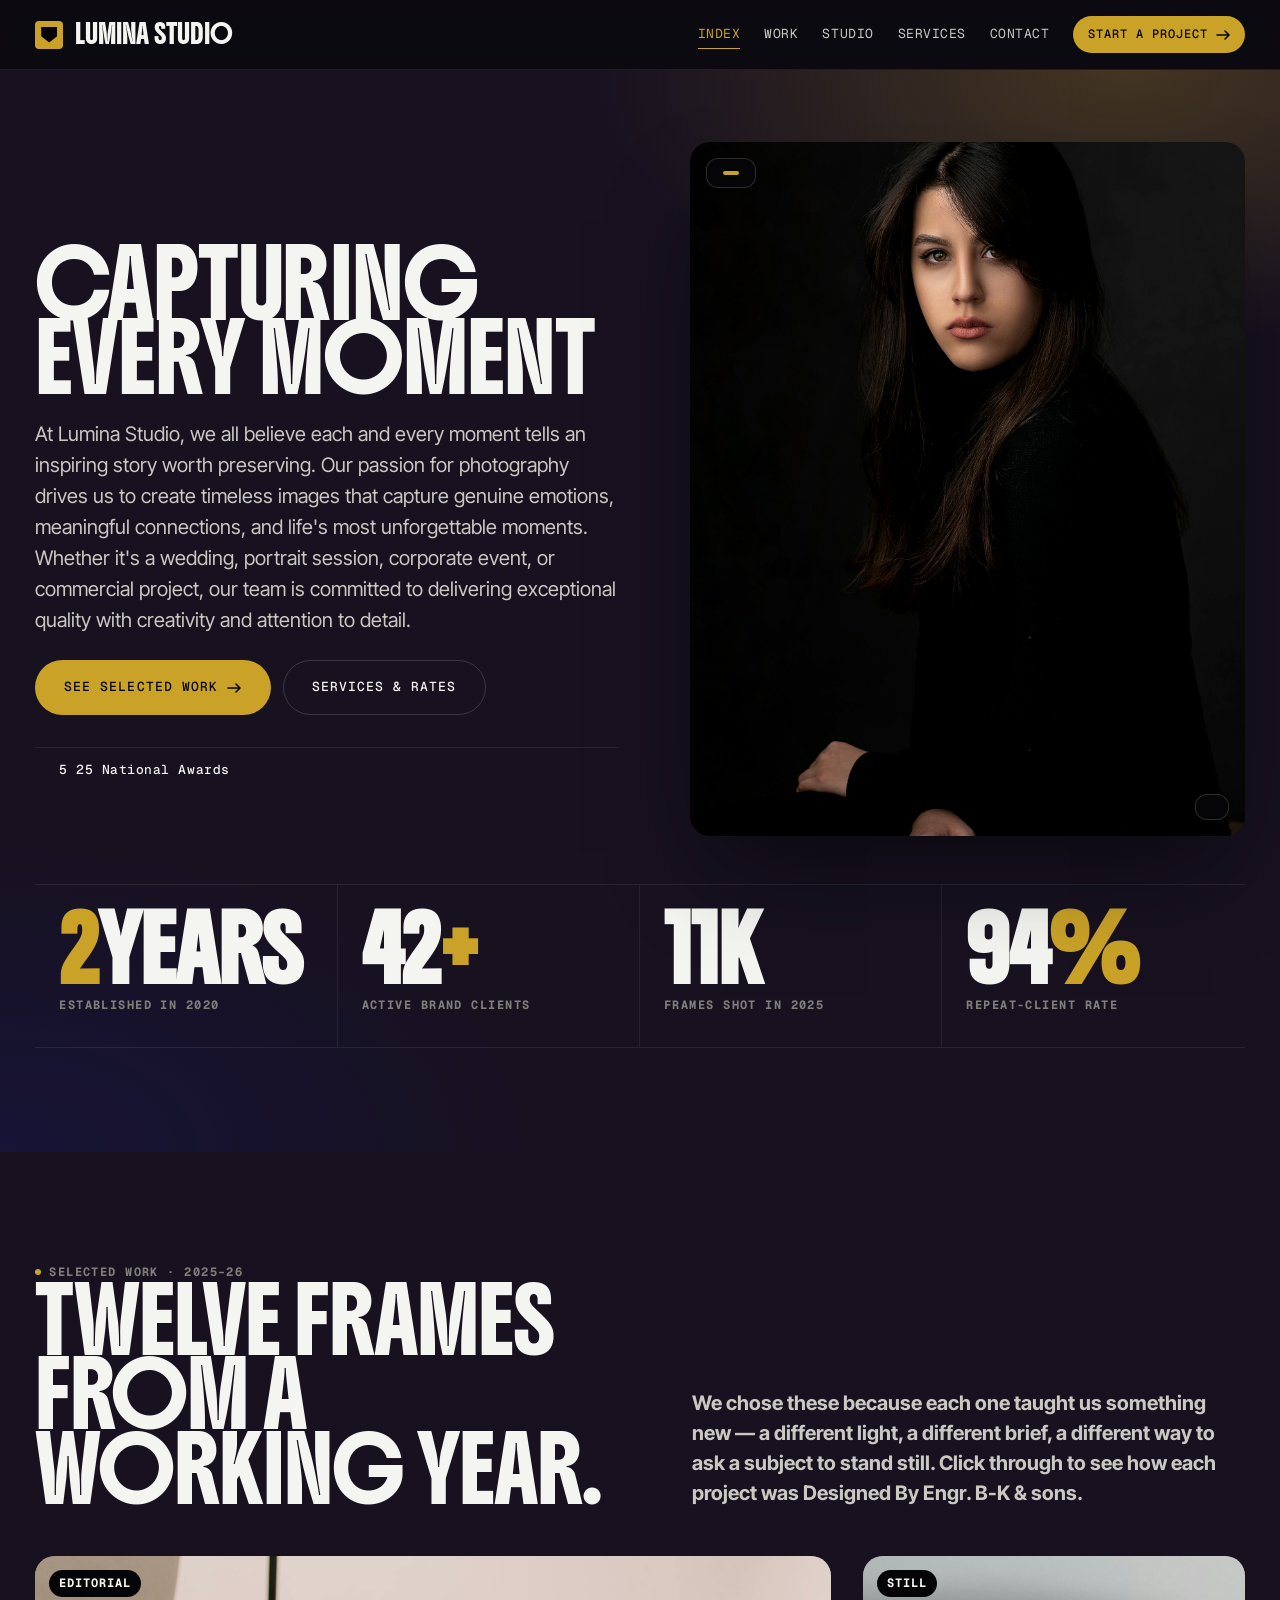
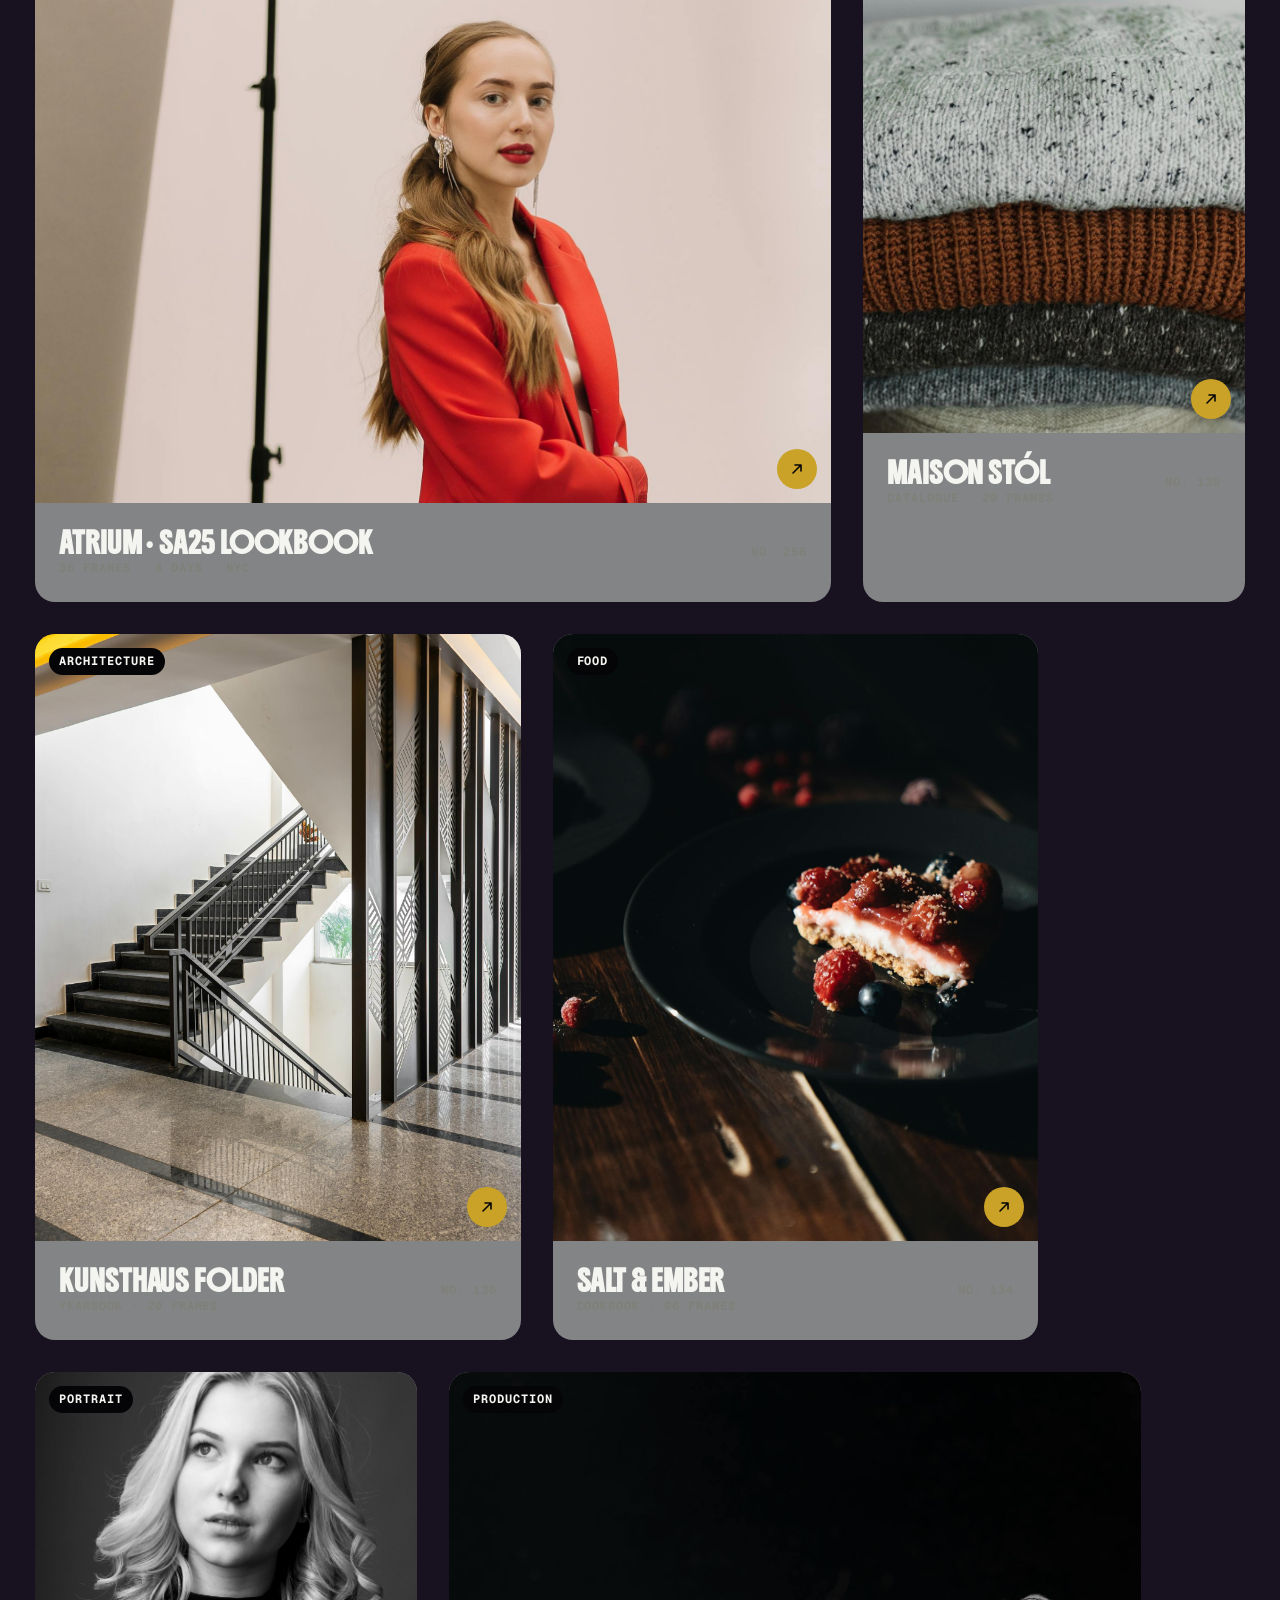
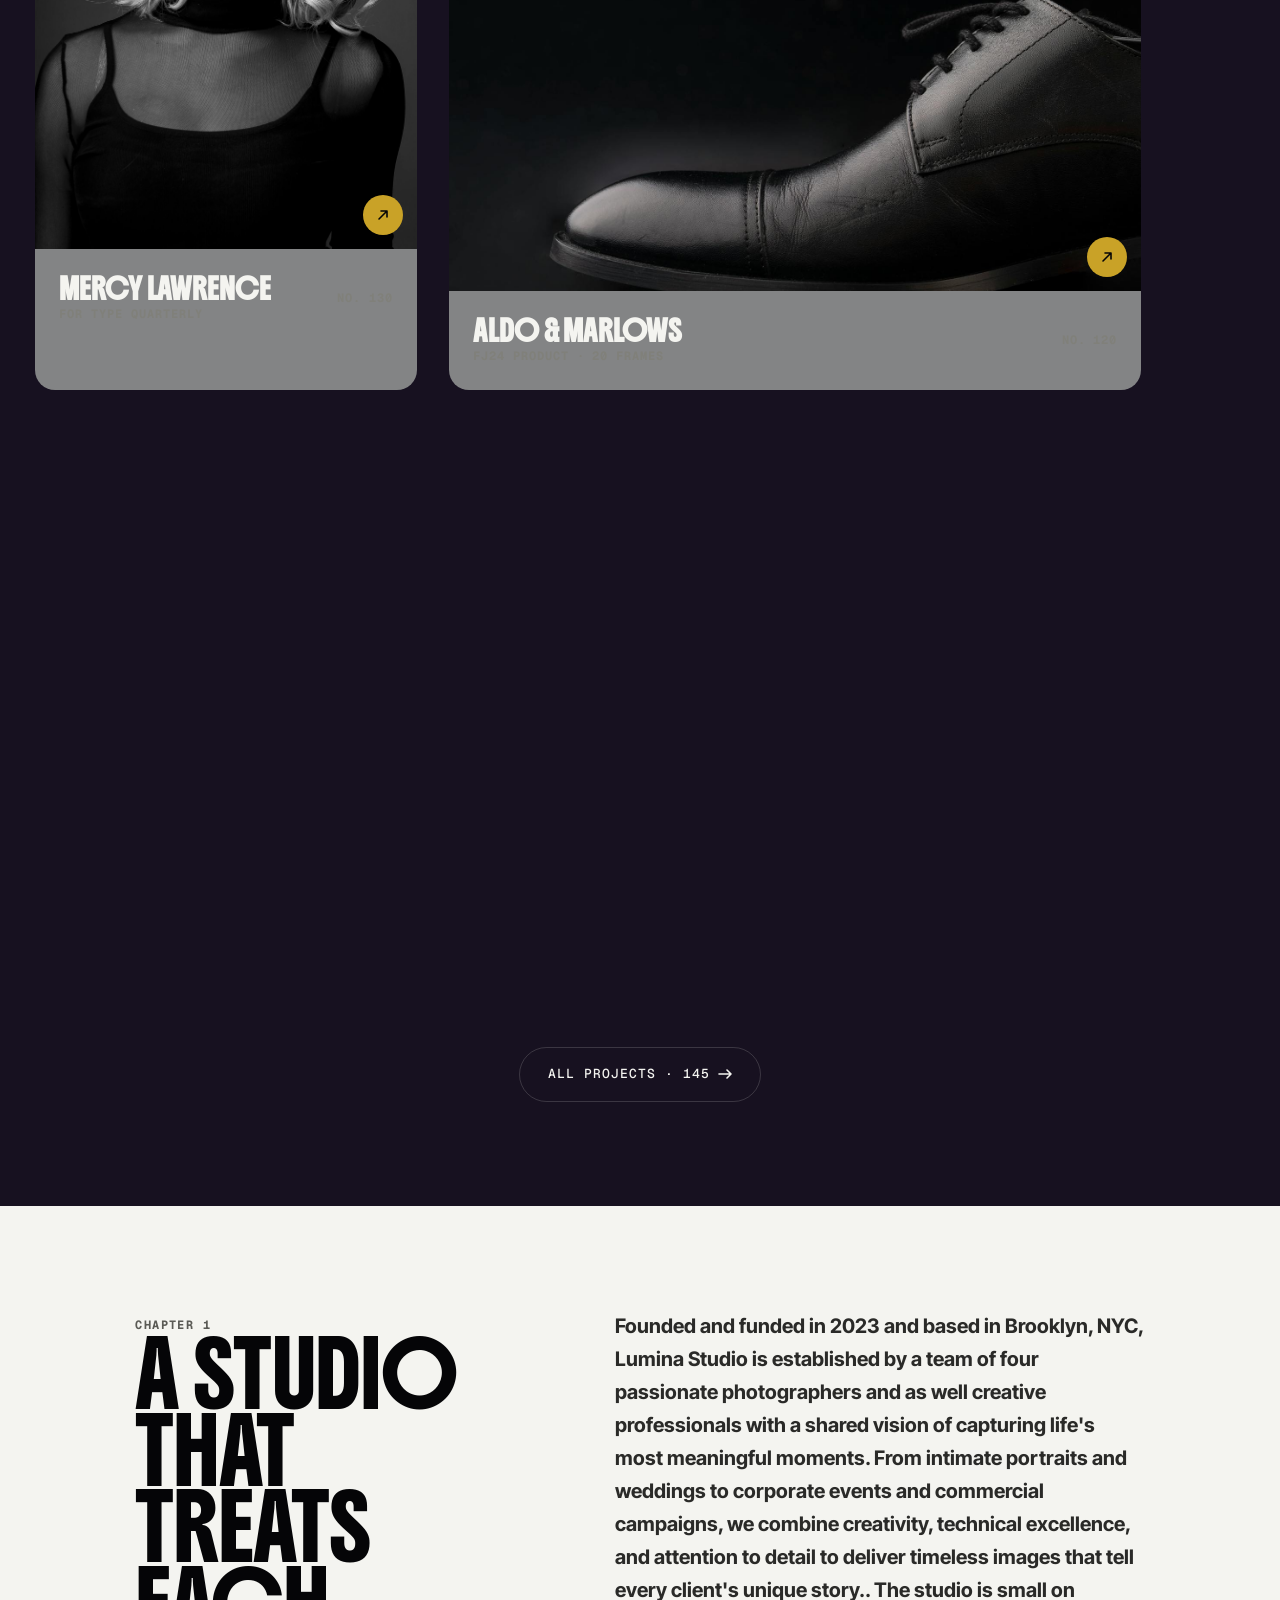
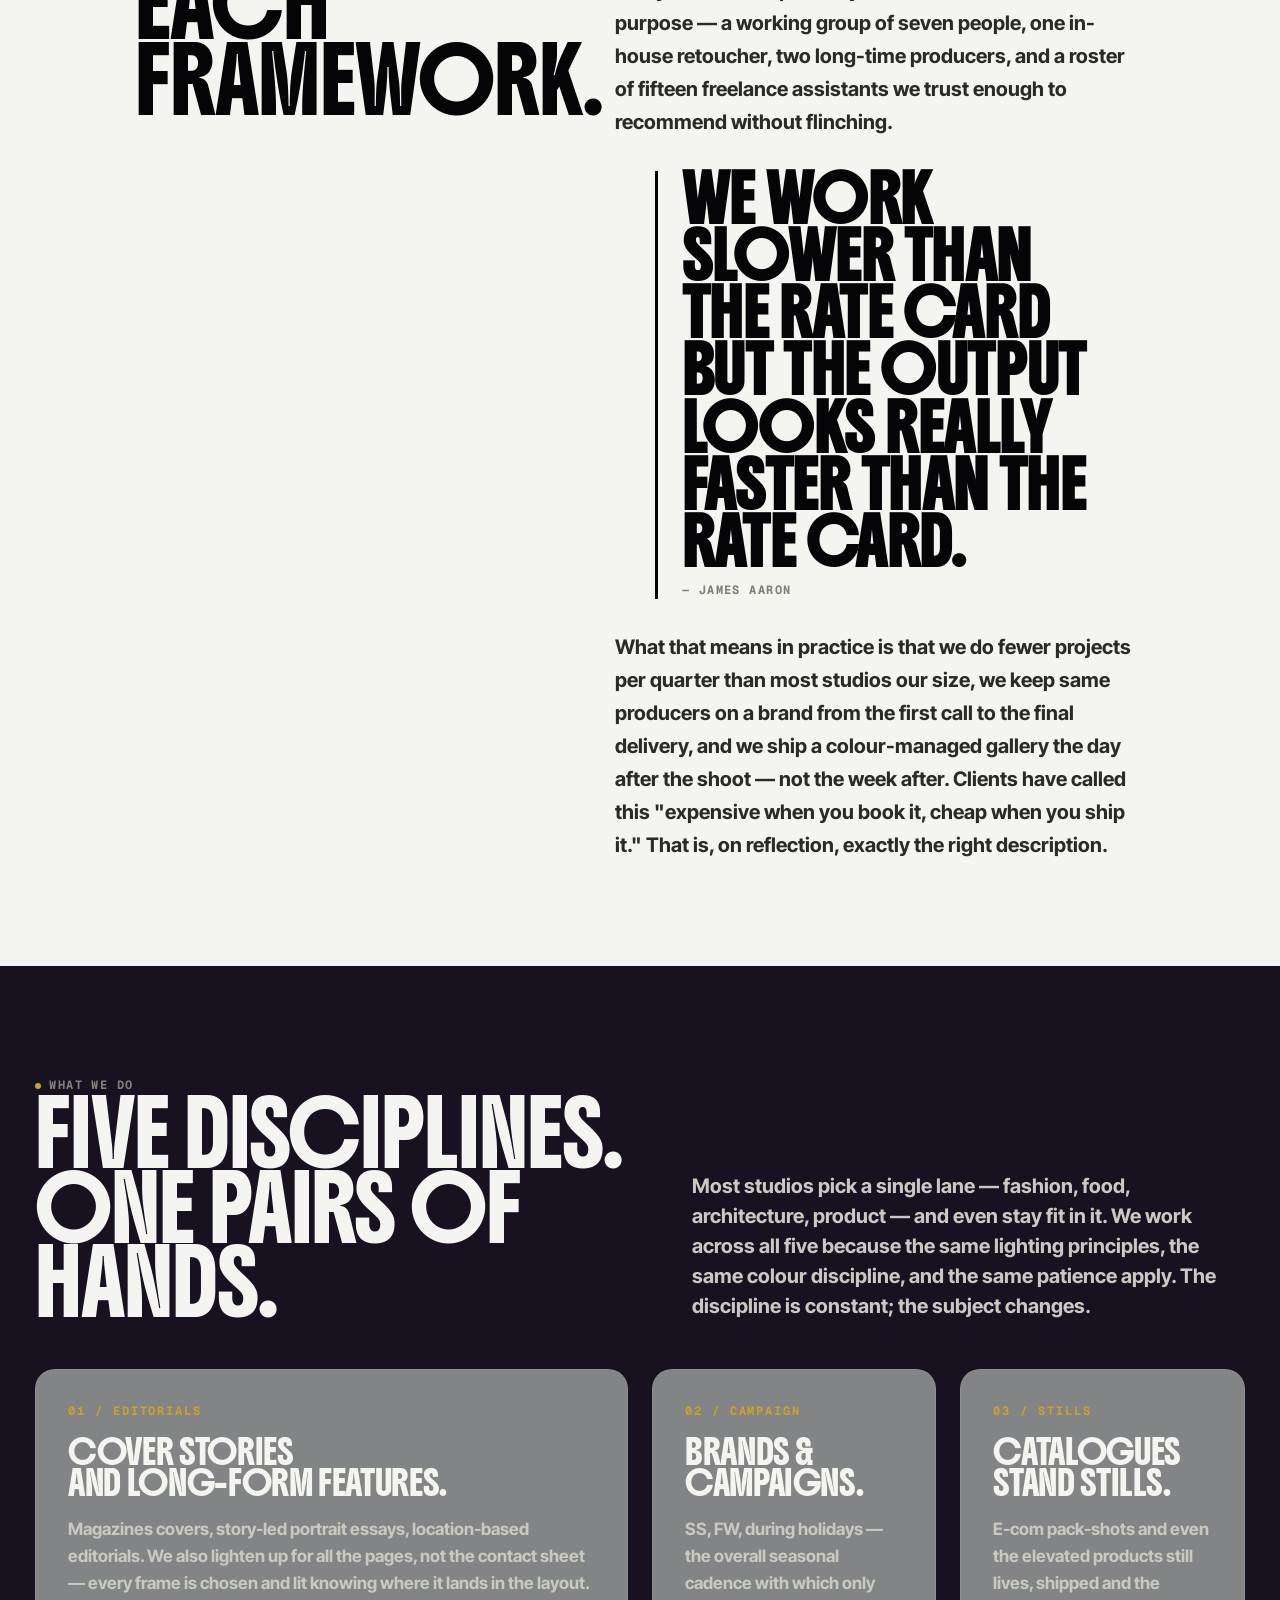
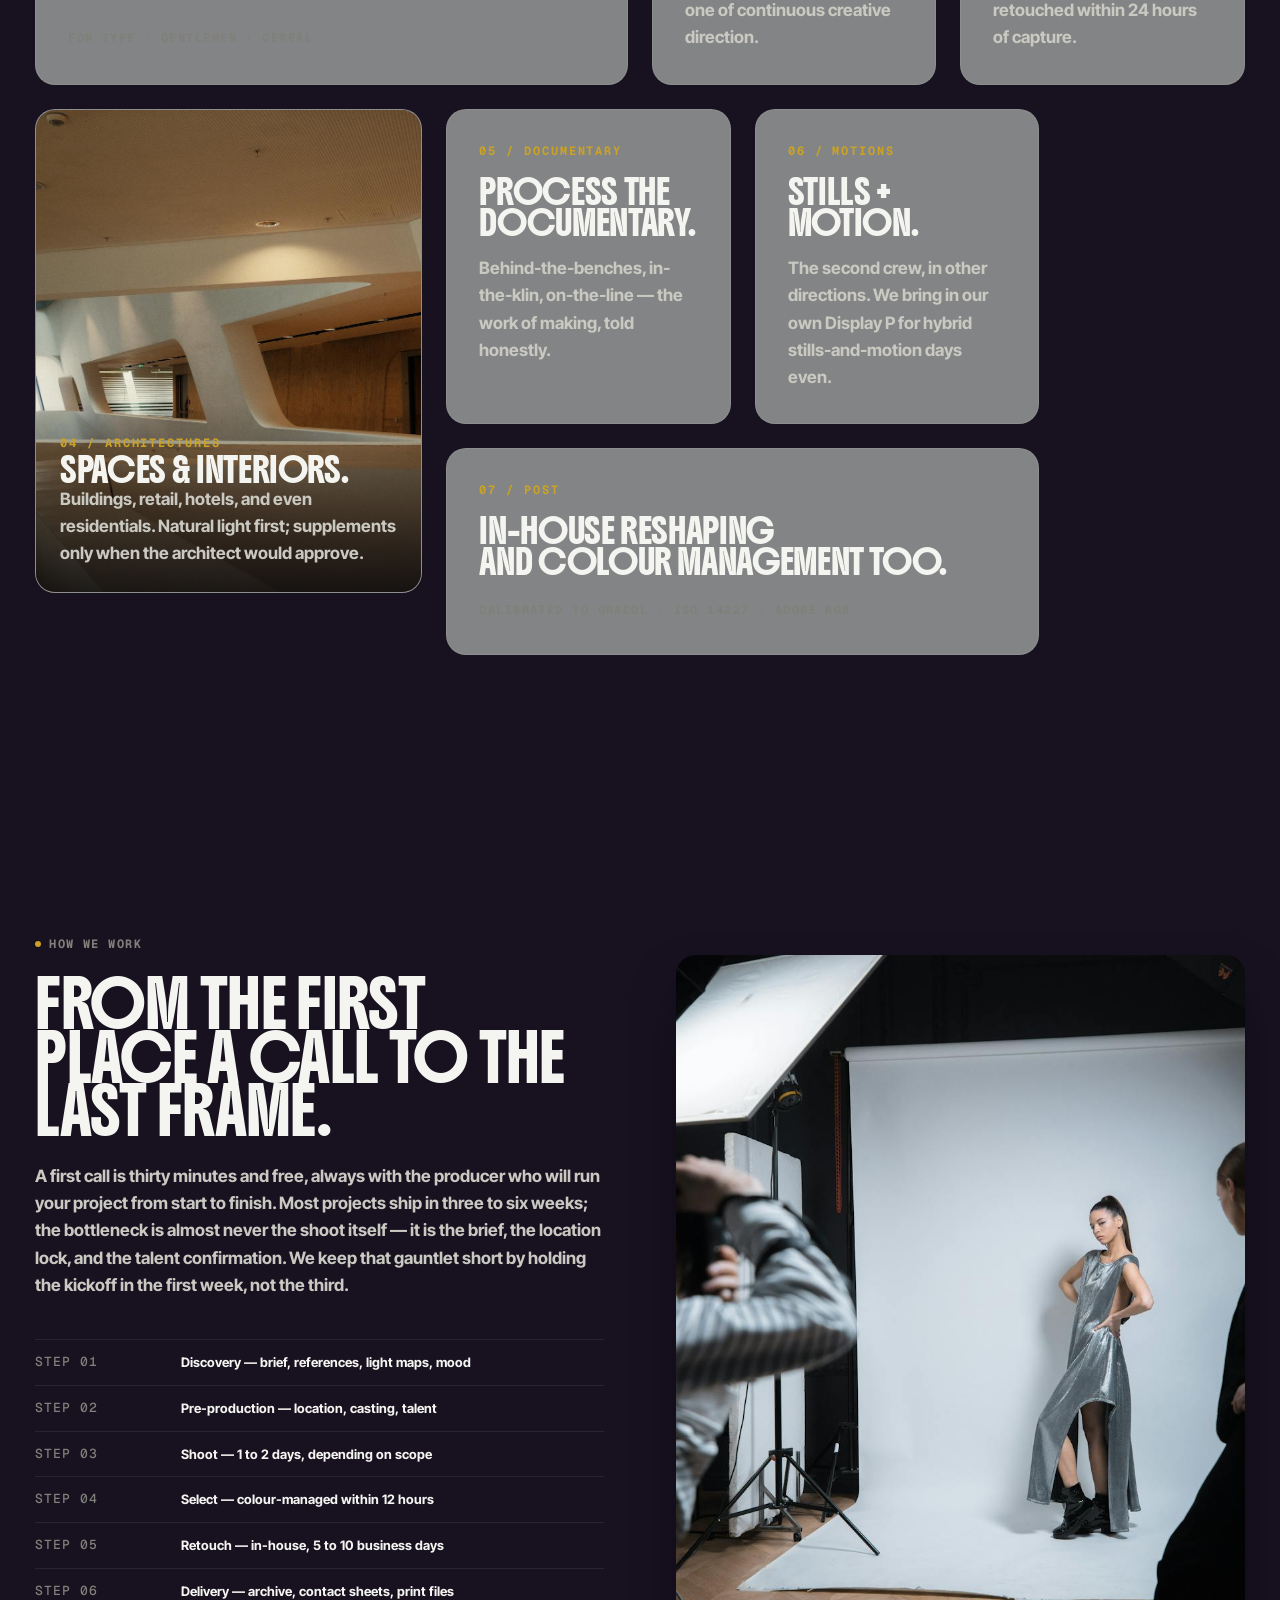
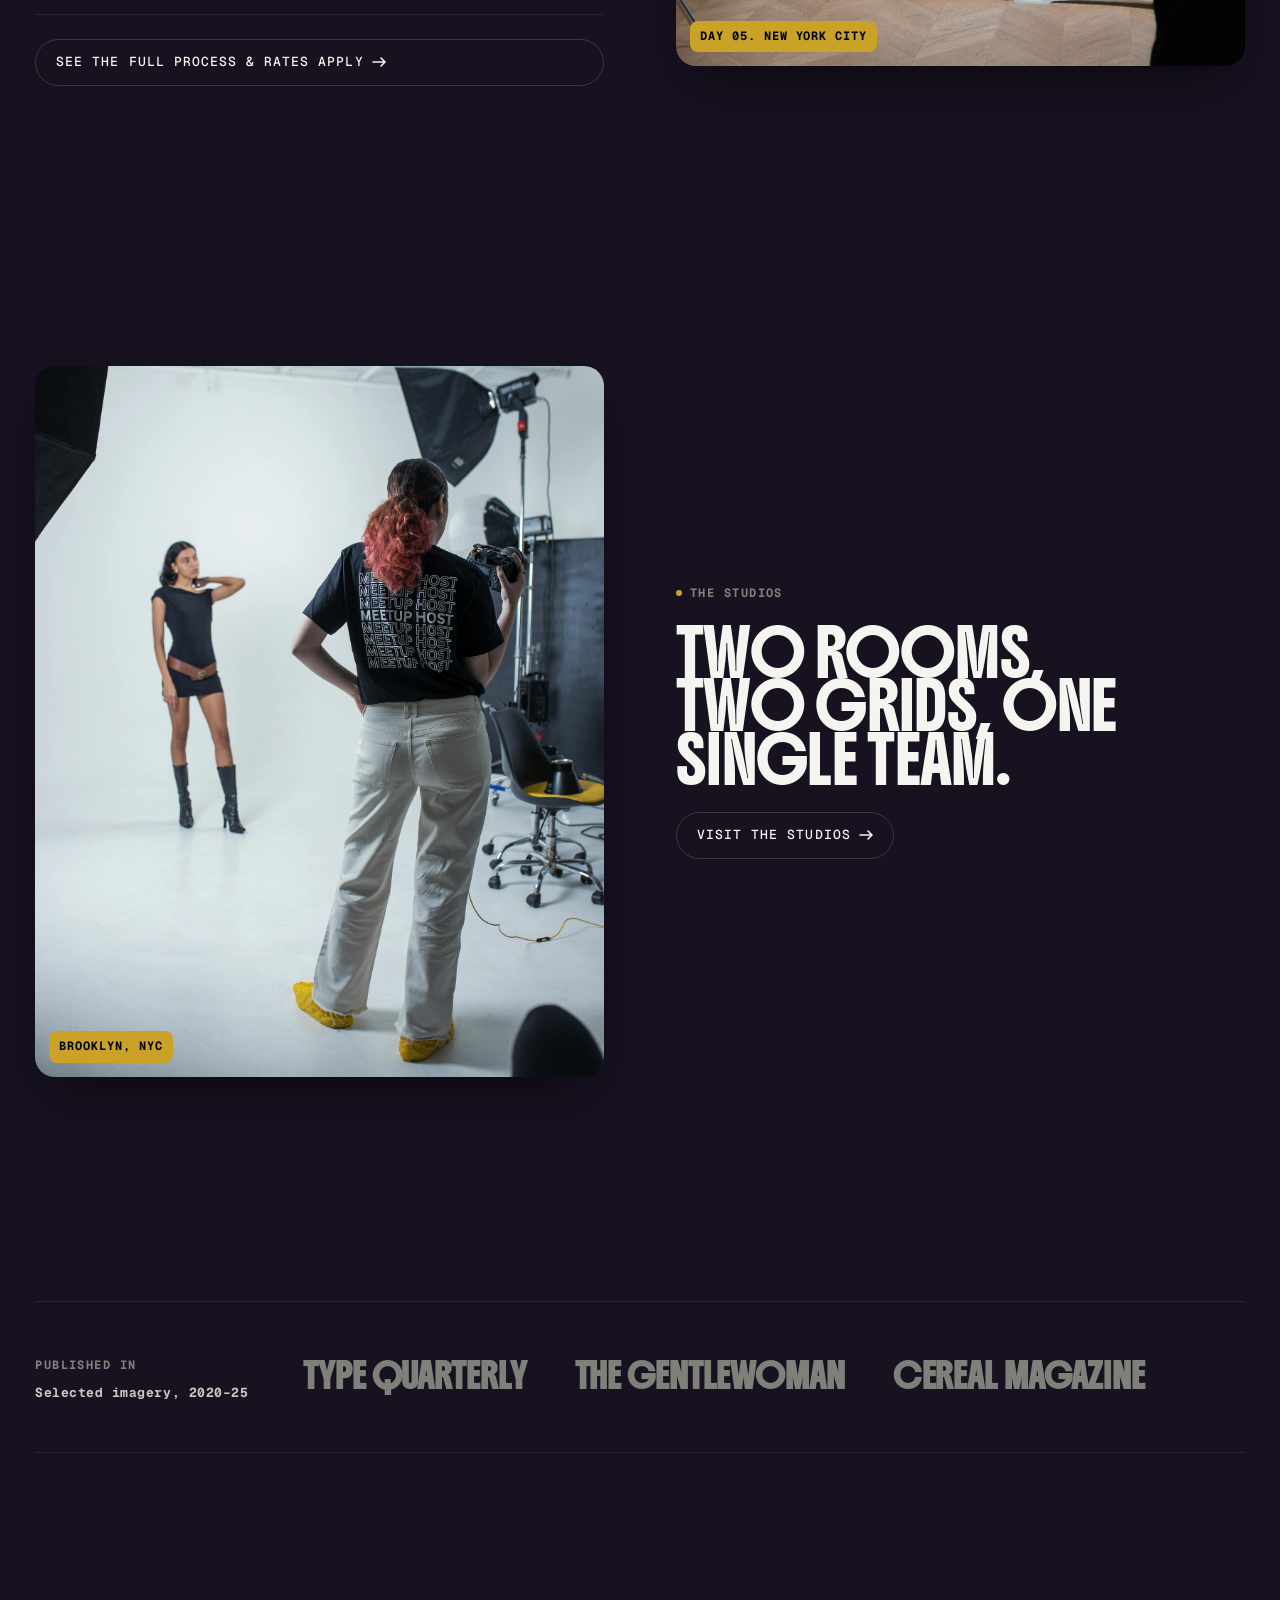
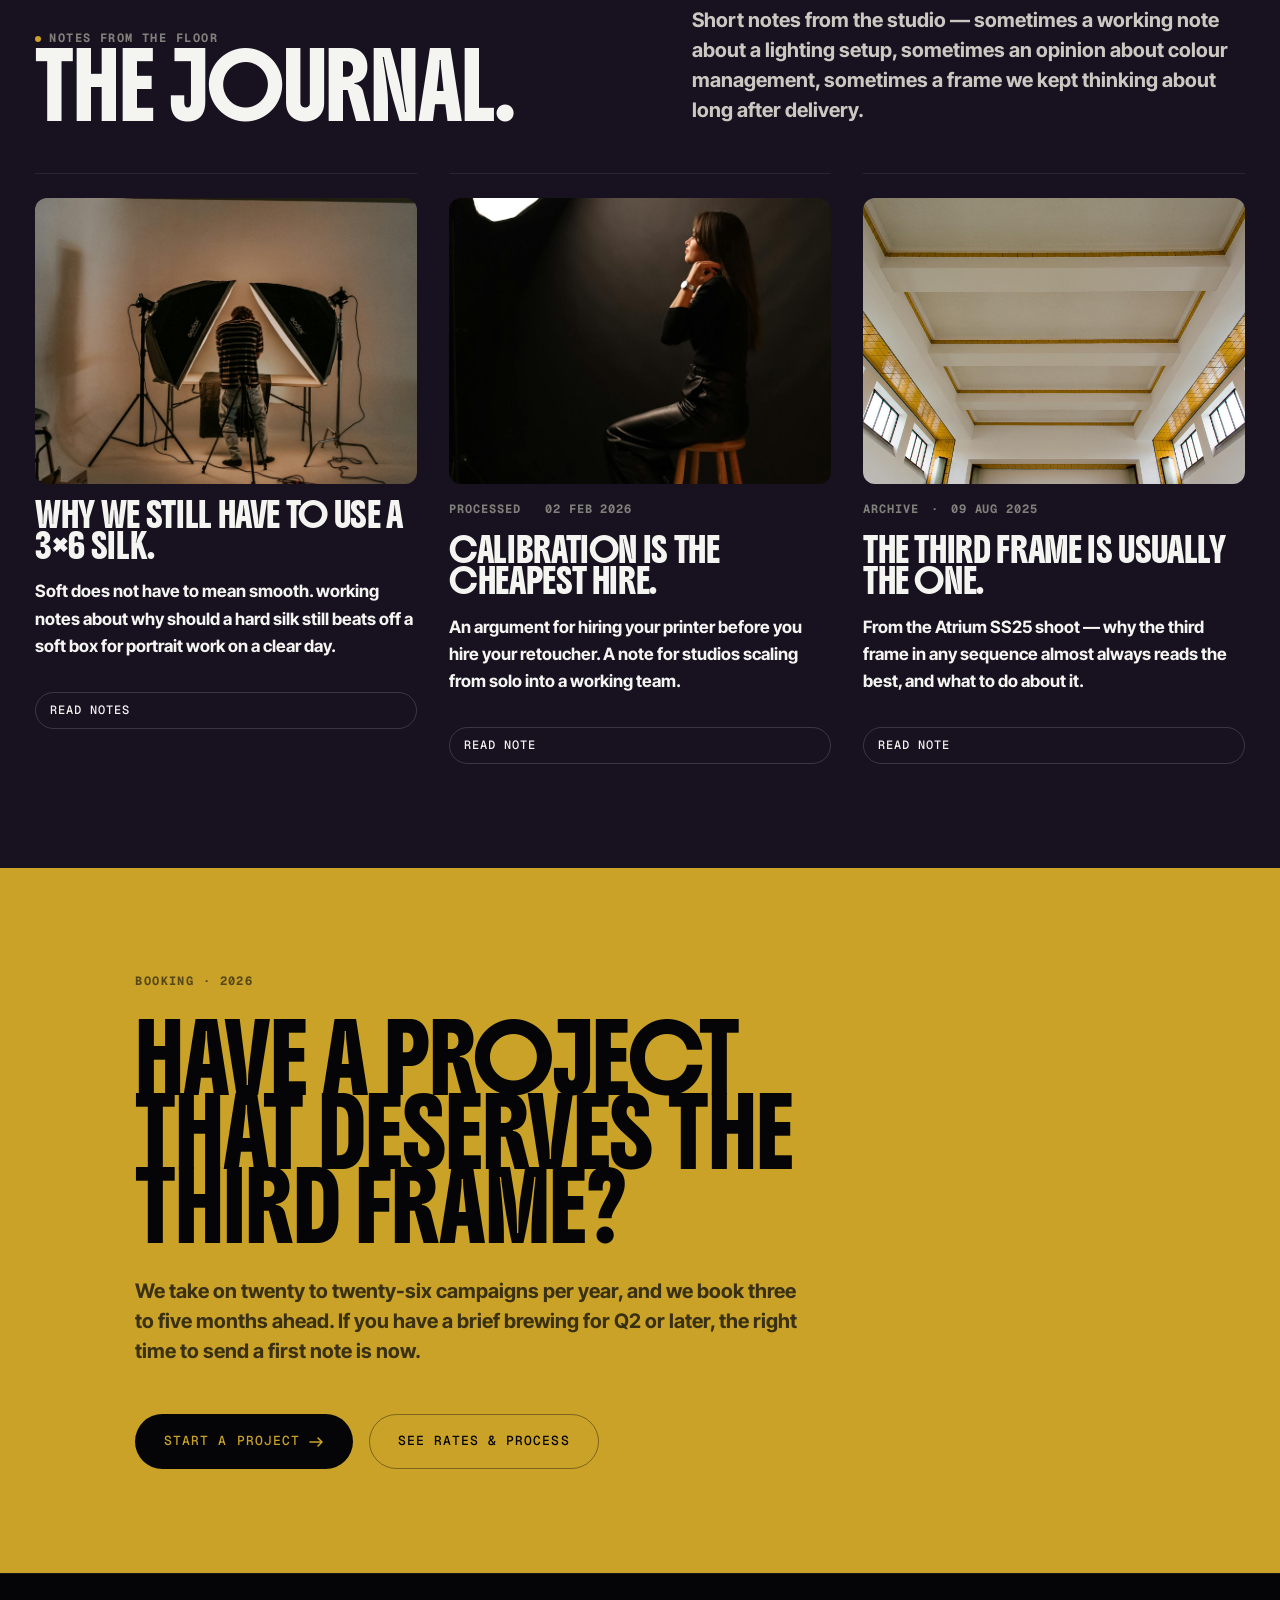
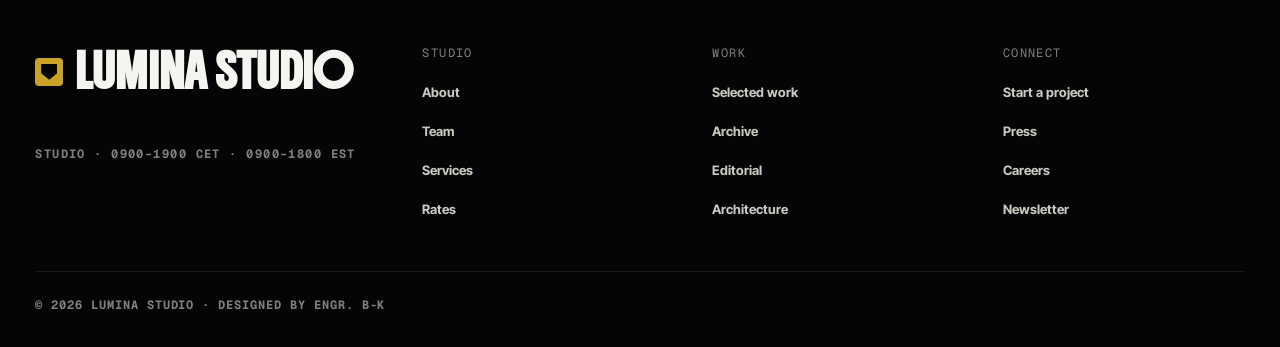
==== index.html @ d0631657 "updated the index" ====
<!doctype html>
<html lang="en">
<head>
  <meta charset="utf-8" />
  <meta name="viewport" content="width=device-width, initial-scale=1" />
  <title>Lumina Studio </title>
  <meta name="description" content="Lumina Studio is a free modern HTML template for commercial photographers, editorial studios, and documentary teams — charcoal ground, electric lime accent, Boldonse display, five fully responsive pages. No framework, no build step." />
  <link rel="preconnect" href="https://fonts.googleapis.com" />
  <link rel="preconnect" href="https://fonts.gstatic.com" crossorigin />
  <link rel="stylesheet" href="https://fonts.googleapis.com/css2?family=Boldonse&family=Inter+Tight:wght@400;500;600;700&family=Geist+Mono:wght@400;500&display=swap" />
  <link rel="stylesheet" href="assets/css/styles.css" />
</head>
<body>
  
  <a class="skip-link" href="#main">Jump to content</a>

  <header class="site-header">
    <div class="container container--wide">
      <nav class="nav" aria-label="Primary">
        <a class="brand" href="index.html"><span class="brand-mark" aria-hidden="true"></span> Lumina Studio</a>
        <div class="nav-links" role="navigation">
          <a href="index.html" aria-current="page">Index</a>
          <a href="work.html">Work</a>
          <a href="studio.html">Studio</a>
          <a href="services.html">Services</a>
          <a href="contact.html">Contact</a>
        </div>
        <div class="nav-cta-row">
          <a href="contact.html" class="btn btn--primary btn--sm">Start a project
            <svg class="arrow" width="14" height="10" viewBox="0 0 14 10" fill="none" aria-hidden="true"><path d="M1 5h12m0 0L9 1m4 4L9 9" stroke="currentColor" stroke-width="1.6" stroke-linecap="round" stroke-linejoin="round"/></svg>
          </a>
          <button class="nav-toggle" aria-label="Open menu" aria-expanded="false" aria-controls="mobile-drawer"><span aria-hidden="true"></span></button>
        </div>
      </nav>
    </div>
  </header>

  <div class="mobile-drawer" id="mobile-drawer" aria-hidden="true">
    <button class="drawer-close" aria-label="Close menu">Close</button>
    <a href="index.html">Index</a>
    <a href="work.html">Work</a>
    <a href="studio.html">Studio</a>
    <a href="services.html">Services</a>
    <a href="contact.html">Contact</a>
  </div>

  <main id="main">

    <!-- Hero -->
    <section class="hero">
      <div class="container container--wide">
        <div class="hero-grid">
          <div class="hero-text">
            <span class="eyebrow"><span class= aria-hidden="true"></span></span>
            <h1 class="hero-headline">
              Capturing Every Moment<br/>
              <span class="lime"></span> 
            </h1>
            <p class="hero-sub">
              At Lumina Studio, we all believe each and every moment tells an inspiring story worth preserving. Our passion for photography drives us to create timeless images that capture genuine emotions, meaningful connections, and life's most unforgettable moments. Whether it's a wedding, portrait session, corporate event, or commercial project, our team is committed to delivering exceptional quality with creativity and attention to detail.
            </p>
            <div class="hero-cta-row">
              <a class="btn btn--primary btn--lg" href="work.html">See selected work
                <svg class="arrow" width="16" height="10" viewBox="0 0 14 10" fill="none" aria-hidden="true"><path d="M1 5h12m0 0L9 1m4 4L9 9" stroke="currentColor" stroke-width="1.6" stroke-linecap="round" stroke-linejoin="round"/></svg>
              </a>
              <a class="btn btn--ghost btn--lg" href="services.html">Services &amp; rates</a>
            </div>
            <div class="hero-meta">
              <span><strong></span>
              <span aria-hidden="true"></span>
              <span><strong></span>
              <span aria-hidden="true"></span>
              <span><strong>5</strong> 25 National Awards</span>
            </div>
          </div>
          <div class="hero-media reveal">
            <img src="assets/img/hero-portrait.jpg" alt="A studio portrait lit in warm tungsten — a young woman in profile against a deep charcoal seamless, soft fall-off on her shoulder, signature Lumina Studio lighting." />
            <div class="floating-tag ft-top">
              <span class="pill"></span>
              
            </div>
            <div class="floating-tag ft-bottom">
              
            </div>
          </div>
        </div>

        <!-- Stat strip -->
        <div class="stat-strip">
          <div class="stat-cell">
            <div class="stat-num"><span class="lime">2</span>years</div>
            <div class="stat-label">Established in 2020</div>
          </div>
          <div class="stat-cell">
            <div class="stat-num">42<span class="lime">+</span></div>
            <div class="stat-label">Active brand clients</div>
          </div>
          <div class="stat-cell">
            <div class="stat-num">11K</div>
            <div class="stat-label">Frames shot in 2025</div>
          </div>
          <div class="stat-cell">
            <div class="stat-num">94<span class="lime">%</span></div>
            <div class="stat-label">Repeat-client rate</div>
          </div>
        </div>
      </div>
    </section>

    <!-- Selected work -->
    <section>
      <div class="container container--wide">
        <div class="section-head">
          <div>
            <span class="eyebrow"><span class="dot" aria-hidden="true"></span>Selected work · 2025–26</span>
            <h2>Twelve frames<br/>from a working year.</h2>
          </div>
          <p class="lede">
            We chose these because each one taught us something new — a different light, a different brief, a different way to ask a subject to stand still. Click through to see how each project was Designed By Engr. B-K & sons.
          </p>
        </div>

        <div class="work-grid">
          <a class="work-item work-item--xl reveal" href="work.html">
            <div class="wm">
              <img src="assets/img/work-atrium.jpg" alt="A model in profile wearing a layered linen coat, shot against a chalky stone wall in raking afternoon light." />
              <span class="wm-pill">Editorial</span>
              <span class="wm-arrow" aria-hidden="true">
                <svg width="14" height="14" viewBox="0 0 14 14" fill="none"><path d="M3 11L11 3M11 3H5M11 3V9" stroke="currentColor" stroke-width="1.6" stroke-linecap="round"/></svg>
              </span>
            </div>
            <div class="work-meta">
              <div>
                <div class="wm-title">Atrium · SA25 Lookbook</div>
                <div class="wm-cap">36 frames · 4 days · NYC</div>
              </div>
              <div class="wm-cap">No. 256</div>
            </div>
          </a>

          <a class="work-item work-item--sm reveal" href="work.html">
            <div class="wm">
              <img src="assets/img/work-still-1.jpg" alt="A still life of a brushed-steel chair and a folded silk scarf on a concrete floor, shot top-down in flat overhead light." />
              <span class="wm-pill">Still</span>
              <span class="wm-arrow" aria-hidden="true">
                <svg width="14" height="14" viewBox="0 0 14 14" fill="none"><path d="M3 11L11 3M11 3H5M11 3V9" stroke="currentColor" stroke-width="1.6" stroke-linecap="round"/></svg>
              </span>
            </div>
            <div class="work-meta">
              <div>
                <div class="wm-title">Maison Stól</div>
                <div class="wm-cap">Catalogue · 20 frames</div>
              </div>
              <div class="wm-cap">No. 139</div>
            </div>
          </a>

          <a class="work-item work-item--md reveal" href="work.html">
            <div class="wm">
              <img src="assets/img/work-arch.jpg" alt="Sweeping stair of a brutalist concrete museum lit by a single high window, a figure ascending the second flight." />
              <span class="wm-pill">Architecture</span>
              <span class="wm-arrow" aria-hidden="true">
                <svg width="14" height="14" viewBox="0 0 14 14" fill="none"><path d="M3 11L11 3M11 3H5M11 3V9" stroke="currentColor" stroke-width="1.6" stroke-linecap="round"/></svg>
              </span>
            </div>
            <div class="work-meta">
              <div>
                <div class="wm-title">Kunsthaus Folder</div>
                <div class="wm-cap">Yearbook · 20 frames</div>
              </div>
              <div class="wm-cap">No. 136</div>
            </div>
          </a>

          <a class="work-item work-item--md reveal" href="work.html">
            <div class="wm">
              <img src="assets/img/work-food.jpg" alt="A bowl of saffron risotto on a rough ceramic plate, shot from above with a long shadow, deep umber palette." />
              <span class="wm-pill">Food</span>
              <span class="wm-arrow" aria-hidden="true">
                <svg width="14" height="14" viewBox="0 0 14 14" fill="none"><path d="M3 11L11 3M11 3H5M11 3V9" stroke="currentColor" stroke-width="1.6" stroke-linecap="round"/></svg>
              </span>
            </div>
            <div class="work-meta">
              <div>
                <div class="wm-title">Salt &amp; Ember</div>
                <div class="wm-cap">Cookbook · 96 frames</div>
              </div>
              <div class="wm-cap">No. 134</div>
            </div>
          </a>

          <a class="work-item work-item--sm reveal" href="work.html">
            <div class="wm">
              <img src="assets/img/work-portrait-1.jpg" alt="A close portrait of an older painter in his studio, hair lit by a single window, paint flecks on his hands." />
              <span class="wm-pill">Portrait</span>
              <span class="wm-arrow" aria-hidden="true">
                <svg width="14" height="14" viewBox="0 0 14 14" fill="none"><path d="M3 11L11 3M11 3H5M11 3V9" stroke="currentColor" stroke-width="1.6" stroke-linecap="round"/></svg>
              </span>
            </div>
            <div class="work-meta">
              <div>
                <div class="wm-title">Mercy Lawrence</div>
                <div class="wm-cap">For TYPE quarterly</div>
              </div>
              <div class="wm-cap">No. 130</div>
            </div>
          </a>

          <a class="work-item work-item--lg reveal" href="work.html">
            <div class="wm">
              <img src="assets/img/work-product.jpg" alt="A pair of leather oxfords on a marble plinth, lit by a single hard light to throw a sharp shadow against a charcoal backdrop." />
              <span class="wm-pill">Production</span>
              <span class="wm-arrow" aria-hidden="true">
                <svg width="14" height="14" viewBox="0 0 14 14" fill="none"><path d="M3 11L11 3M11 3H5M11 3V9" stroke="currentColor" stroke-width="1.6" stroke-linecap="round"/></svg>
              </span>
            </div>
            <div class="work-meta">
              <div>
                <div class="wm-title">Aldo &amp; Marlows</div>
                <div class="wm-cap">FJ24 product · 20 frames</div>
              </div>
              <div class="wm-cap">No. 120</div>
            </div>
          </a>

          <a class="work-item work-item--sm reveal" href="work.html">
            <div class="wm">
              <img src="assets/img/work-still-2.jpg" alt="A close still of folded merino sweaters in cream, ochre, and stone — a precise stack shot under flat soft light." />
              <span class="wm-pill">Still</span>
              <span class="wm-arrow" aria-hidden="true">
                <svg width="14" height="14" viewBox="0 0 14 14" fill="none"><path d="M3 11L11 3M11 3H5M11 3V9" stroke="currentColor" stroke-width="1.6" stroke-linecap="round"/></svg>
              </span>
            </div>
            <div class="work-meta">
              <div>
                <div class="wm-title">Form House</div>
                <div class="wm-cap">Knitwear · 255 frames</div>
              </div>
              <div class="wm-cap">No. 120</div>
            </div>
          </a>
        </div>

        <div class="center-row" style="margin-top: var(--space-7); justify-content: center;">
          <a class="btn btn--ghost btn--lg" href="work.html">All projects · 145
            <svg class="arrow" width="14" height="10" viewBox="0 0 14 10" fill="none" aria-hidden="true"><path d="M1 5h12m0 0L9 1m4 4L9 9" stroke="currentColor" stroke-width="1.6" stroke-linecap="round" stroke-linejoin="round"/></svg>
          </a>
        </div>
      </div>
    </section>

    <!-- Chapter / studio quote (reverse tile section) -->
    <section class="chapter tile-section">
      <div class="container container--narrow">
        <div class="chapter-grid">
          <div>
            <span class="label">Chapter 1</span>
            <h2>A studio that<br/>treats each<br/>framework.</h2>
          </div>
          <div class="chapter-body">
            <p>
              Founded and funded in 2023 and based in Brooklyn, NYC, Lumina Studio is established by a team of four passionate photographers and as well creative professionals with a shared vision of capturing life's most meaningful moments. From intimate portraits and weddings to corporate events and commercial campaigns, we combine creativity, technical excellence, and attention to detail to deliver timeless images that tell every client's unique story.. The studio is small on purpose — a working group of seven people, one in-house retoucher, two long-time producers, and a roster of fifteen freelance assistants we trust enough to recommend without flinching.
            </p>
            <blockquote class="pull-quote">
              We work slower than the rate card but the output looks really faster than the rate card.
              <cite>— James Aaron</cite>
            </blockquote>
            <p>
              What that means in practice is that we do fewer projects per quarter than most studios our size, we keep same producers on a brand from the first call to the final delivery, and we ship a colour-managed gallery the day after the shoot — not the week after. Clients have called this "expensive when you book it, cheap when you ship it." That is, on reflection, exactly the right description.
            </p>
          </div>
        </div>
      </div>
    </section>

    <!-- Capability bento -->
    <section>
      <div class="container container--wide">
        <div class="section-head">
          <div>
            <span class="eyebrow"><span class="dot" aria-hidden="true"></span>What we do</span>
            <h2>Five disciplines.<br/>One pairs of hands.</h2>
          </div>
          <p class="lede">
            Most studios pick a single lane — fashion, food, architecture, product — and even stay fit in it. We work across all five because the same lighting principles, the same colour discipline, and the same patience apply. The discipline is constant; the subject changes.
          </p>
        </div>

        <div class="cap-bento">
          <article class="cap-card cap-card--wide">
            <span class="cap-num">01 / Editorials</span>
            <h3>Cover stories<br/>and long-form features.</h3>
            <p>Magazines covers, story-led portrait essays, location-based editorials. We also lighten up for all the pages, not the contact sheet — every frame is chosen and lit knowing where it lands in the layout.</p>
            <span class="label">For TYPE · Gentlemen · Cereal</span>
          </article>

          <article class="cap-card cap-card--std">
            <span class="cap-num">02 / Campaign</span>
            <h3>Brands & campaigns.</h3>
            <p>SS, FW, during holidays — the overall seasonal cadence with which only one of continuous creative direction.</p>
          </article>

          <article class="cap-card cap-card--std">
            <span class="cap-num">03 / Stills</span>
            <h3>Catalogues stand stills.</h3>
            <p>E-com pack-shots and even the elevated products still lives, shipped and the retouched within 24 hours of capture.</p>
          </article>

          <article class="cap-card cap-card--tall">
            <img src="assets/img/cap-tall.jpg" alt="A wide architectural interior — concrete columns and a tall window casting a long shadow on a polished concrete floor." />
            <div class="cap-tall-meta">
              <span class="cap-num lime-text">04 / Architectures</span>
              <h3>Spaces &amp; interiors.</h3>
              <p>Buildings, retail, hotels, and even residentials. Natural light first; supplements only when the architect would approve.</p>
            </div>
          </article>

          <article class="cap-card cap-card--std">
            <span class="cap-num">05 / Documentary</span>
            <h3>Process the documentary.</h3>
            <p>Behind-the-benches, in-the-klin, on-the-line — the work of making, told honestly.</p>
          </article>

          <article class="cap-card cap-card--std">
            <span class="cap-num">06 / Motions</span>
            <h3>Stills + motion.</h3>
            <p>The second crew, in other directions. We bring in our own Display P for hybrid stills-and-motion days even.</p>
          </article>

          <article class="cap-card cap-card--wide">
            <span class="cap-num">07 / Post</span>
            <h3>In-house reshaping<br/>and colour management too.</h3>
            <p>
            <span class="label">Calibrated to GRACOL · ISO 14227 · Adobe RGB</span>
          </article>
        </div>
      </div>
    </section>

    <!-- Split image chapter — process -->
    <section class="snug">
      <div class="container container--wide">
        <div class="split">
          <div class="split-text">
            <span class="eyebrow"><span class="dot" aria-hidden="true"></span>How we work</span>
            <h2>From the first<br/>place a call to the last frame.</h2>
            <p>
              A first call is thirty minutes and free, always with the producer who will run your project from start to finish. Most projects ship in three to six weeks; the bottleneck is almost never the shoot itself — it is the brief, the location lock, and the talent confirmation. We keep that gauntlet short by holding the kickoff in the first week, not the third.
            </p>
            <ul class="split-fact-list">
              <li><b>Step 01</b><span>Discovery — brief, references, light maps, mood</span></li>
              <li><b>Step 02</b><span>Pre-production — location, casting, talent</span></li>
              <li><b>Step 03</b><span>Shoot — 1 to 2 days, depending on scope</span></li>
              <li><b>Step 04</b><span>Select — colour-managed within 12 hours</span></li>
              <li><b>Step 05</b><span>Retouch — in-house, 5 to 10 business days</span></li>
              <li><b>Step 06</b><span>Delivery — archive, contact sheets, print files</span></li>
            </ul>
            <a class="btn btn--ghost" href="services.html">See the full process &amp; rates apply
              <svg class="arrow" width="14" height="10" viewBox="0 0 14 10" fill="none" aria-hidden="true"><path d="M1 5h12m0 0L9 1m4 4L9 9" stroke="currentColor" stroke-width="1.6" stroke-linecap="round" stroke-linejoin="round"/></svg>
            </a>
          </div>
          <div class="split-img">
            <img src="assets/img/process-shoot.jpg" alt="A working set in the Lumina Studio — two stylists pinning a garment on a model while a photographer reviews tethered captures on a calibrated monitor." />
            <span class="ft-corner">Day 05. New York City</span>
          </div>
        </div>
      </div>
    </section>

    <!-- Split the image chapter — studio -->
    <section class="snug" style="padding-top: 0;">
      <div class="container container--wide">
        <div class="split split--reverse">
          <div class="split-text">
            <span class="eyebrow"><span class="dot" aria-hidden="true"></span>The studios</span>
            <h2>Two rooms,<br/>two grids, one single team.</h2>
            <p>
            
            </ul>
            <a class="btn btn--ghost" href="studio.html">Visit the studios
              <svg class="arrow" width="14" height="10" viewBox="0 0 14 10" fill="none" aria-hidden="true"><path d="M1 5h12m0 0L9 1m4 4L9 9" stroke="currentColor" stroke-width="1.6" stroke-linecap="round" stroke-linejoin="round"/></svg>
            </a>
          </div>
          <div class="split-img">
            <img src="assets/img/studio-room.jpg" alt="A daylight photography studio with high ceilings, a single grey seamless rolled down, and a stylist arranging garments on a rack against the far wall." />
            <span class="ft-corner">Brooklyn, NYC</span>
          </div>
        </div>
      </div>
    </section>

    <!-- Press strip -->
    <section class="compact">
      <div class="container container--wide">
        <div class="press-strip">
          <div>
            <span class="label">Published in</span>
            <p class="mono" style="margin-top: 6px; color: var(--fg-soft);">Selected imagery, 2020–25</p>
          </div>
          <div class="press-row" aria-label="Press list">
            <span>Type Quarterly</span>
            <span>The Gentlewoman </span>
            <span>Cereal Magazine</span>
          </div>
        </div>
      </div>
    </section>

    <!-- Journal -->
    <section>
      <div class="container container--wide">
        <div class="section-head">
          <div>
            <span class="eyebrow"><span class="dot" aria-hidden="true"></span>Notes from the floor</span>
            <h2>The journal.</h2>
          </div>
          <p class="lede">
            Short notes from the studio — sometimes a working note about a lighting setup, sometimes an opinion about colour management, sometimes a frame we kept thinking about long after delivery.
          </p>
        </div>

        <div class="journal-grid">
          <article class="journal-card">
            <div class="j-img">
              <img src="assets/img/journal-light.jpg" alt="
            <div class="j-meta"><span>Setup</span><span aria-hidden="true"></span><span>04 Oct 2025</span></div>
            <h3>Why we still have to use a 3×6 silk.</h3>
            <p>Soft does not have to mean smooth. working notes about why should a hard silk still beats off a soft box for portrait work on a clear day.</p>
            <a class="btn btn--ghost btn--sm" href="#">Read notes</a>
          </article>

          <article class="journal-card">
            <div class="j-img">
              <img src="assets/img/journal-colour.jpg" alt="A printed proof sheet next to a calibrated monitor, the proof showing a sequence of skin-tone patches under different studio lighting." />
            </div>
            <div class="j-meta"><span>Processed</span><span aria-hidden="true"></span><span>02 Feb 2026</span></div>
            <h3>Calibration is the cheapest hire.</h3>
            <p>An argument for hiring your printer before you hire your retoucher. A note for studios scaling from solo into a working team.</p>
            <a class="btn btn--ghost btn--sm" href="#">Read note</a>
          </article>

          <article class="journal-card">
            <div class="j-img">
              <img src="assets/img/journal-archive.jpg" alt="A long contact sheet of medium-format frames hanging in the studio archive room, lit by a single warm bulb." />
            </div>
            <div class="j-meta"><span>Archive</span><span aria-hidden="true">·</span><span>09 Aug 2025</span></div>
            <h3>The third frame is usually the one.</h3>
            <p>From the Atrium SS25 shoot — why the third frame in any sequence almost always reads the best, and what to do about it.</p>
            <a class="btn btn--ghost btn--sm" href="#">Read note</a>
          </article>
        </div>
      </div>
    </section>

    <!-- Closing CTA -->
    <section class="closing-cta">
      <div class="container container--narrow">
        <span class="label" style="color: rgba(10,10,12,0.6);">Booking · 2026</span>
        <h2>Have a project<br/>that deserves the<br/>third frame?</h2>
        <p class="lede">
          We take on twenty to twenty-six campaigns per year, and we book three to five months ahead. If you have a brief brewing for Q2 or later, the right time to send a first note is now.
        </p>
        <div class="cta-row">
          <a class="btn btn--dark btn--lg" href="contact.html">Start a project
            <svg class="arrow" width="16" height="10" viewBox="0 0 14 10" fill="none" aria-hidden="true"><path d="M1 5h12m0 0L9 1m4 4L9 9" stroke="currentColor" stroke-width="1.6" stroke-linecap="round" stroke-linejoin="round"/></svg>
          </a>
          <a class="btn btn--ghost btn--lg" href="services.html">See rates &amp; process</a>
        </div>
      </div>
    </section>

  </main>

  <footer class="site-footer">
    <div class="container container--wide">
      <div class="footer-top">
        <div class="footer-brand">
          <span class="brand"><span class="brand-mark" aria-hidden="true"></span> Lumina Studio</span>
          <p></p>
          <span class="label">Studio · 0900–1900 CET · 0900–1800 EST</span>
        </div>
        <div>
          <h4>Studio</h4>
          <ul>
            <li><a href="studio.html">About</a></li>
            <li><a href="studio.html#team">Team</a></li>
            <li><a href="services.html">Services</a></li>
            <li><a href="services.html#rates">Rates</a></li>
          </ul>
        </div>
        <div>
          <h4>Work</h4>
          <ul>
            <li><a href="work.html">Selected work</a></li>
            <li><a href="work.html#archive">Archive</a></li>
            <li><a href="work.html#editorial">Editorial</a></li>
            <li><a href="work.html#architecture">Architecture</a></li>
          </ul>
        </div>
        <div>
          <h4>Connect</h4>
          <ul>
            <li><a href="contact.html">Start a project</a></li>
            <li><a href="contact.html#press">Press</a></li>
            <li><a href="contact.html#careers">Careers</a></li>
            <li><a href="#">Newsletter</a></li>
          </ul>
        </div>
      </div>
      <div class="footer-bottom">
        <span>© 2026 Lumina Studio · Designed By Engr. B-K
        
    
        </div>
      </div>
    </div>
  </footer>

  <script src="assets/js/site.js" defer></script>
</body>
</html>
---- assets/css/styles.css ----
/* ============================================================================
   Brivon — Modern Photography Studio HTML Template
   Free template by html.design.
   Visual direction: editorial-brutalist photography studio. Near-black ground
   throughout (#0A0A0C), paper-ivory text (#F4F4F0), one electric lime accent
   (#D4FF3D) used sparingly on tags, hover states, and signature micro-elements.
   Display in Boldonse (heavy condensed display, line-height 1.25), body in
   Inter Tight, captions in Geist Mono. Designed for commercial photographers,
   editorial studios, documentary teams, and visual-arts producers.
   No editorial serif, no cream zone, no warm earth — palette is intentionally
   cool-dark with one saturated accent.
   ============================================================================ */

/* ---------- 1. Tokens ---------------------------------------------------- */
:root {
  /* Palette — charcoal ground + electric lime accent.
     Distinct from every shipped html.design template. */
  --ink-000:        #050507;          /* deepest — used behind hero photo */
  --ink-deep:       #171120;          /* primary surface, body bg */
  --ink:            #FFFFFF;          /* default cards / sections */
  --ink-card:       #838485;          /* elevated card body */
  --ink-elev:       #232328;          /* hover / next elevation */
  --ink-line:       rgba(244, 244, 240, 0.08);
  --ink-line-soft:  rgba(244, 244, 240, 0.04);
  --ink-rule:       rgba(244, 244, 240, 0.16);

  --paper:          #F4F4F0;          /* primary text on dark */
  --paper-soft:     #C9C9C2;          /* secondary text */
  --paper-mute:     #80807A;          /* tertiary / captions */
  --paper-deep:     #5A5A55;          /* hairlines / quiet labels */
  --paper-tile:     #F4F4F0;          /* reverse-tile background */
  --paper-tile-2:   #E5E5DE;          /* alt reverse tile */

  --lime:           #C9A227;          /* signature accent — electric lime */
  --lime-soft:      #D8B84C;         /* lighter variant */
  --lime-deep:      #A88617;          /* hover / pressed */
  --lime-glow:      rgba(201, 162, 39, 0.25);

  --cobalt:         #1A2EFF;          /* tiny secondary — used once on prints CTA hover only */

  /* Semantic surfaces */
  --bg:             var(--ink-deep);
  --bg-alt:         var(--ink-000);
  --bg-card:        var(--ink-card);
  --bg-elev:        var(--ink-elev);
  --bg-tile:        var(--paper-tile);   /* reverse-mode sections */

  --fg:             var(--paper);
  --fg-soft:        var(--paper-soft);
  --fg-mute:        var(--paper-mute);
  --fg-deep:        var(--paper-deep);
  --fg-on-tile:     var(--ink-deep);
  --fg-on-tile-mute:#5A5A55;

  --rule:           var(--ink-line);
  --rule-strong:    var(--ink-rule);
  --rule-lime:      rgba(212, 255, 61, 0.35);

  --primary:        var(--lime);
  --primary-deep:   var(--lime-deep);
  --accent:         var(--lime);

  /* Typography — Boldonse display, Inter Tight body, Geist Mono captions.
     Per memory: Boldonse needs line-height 1.25 minimum, never below 1.15. */
  --font-display:   'Boldonse', 'Inter Tight', system-ui, -apple-system, sans-serif;
  --font-body:      'Inter Tight', system-ui, -apple-system, 'Segoe UI', Roboto, sans-serif;
  --font-mono:      'Geist Mono', 'IBM Plex Mono', ui-monospace, 'SF Mono', Menlo, Consolas, monospace;

  --text-xs:    0.75rem;
  --text-sm:    0.8125rem;
  --text-base:  clamp(1rem, 0.94rem + 0.28vw, 1.0625rem);
  --text-lg:    clamp(1.125rem, 1rem + 0.45vw, 1.25rem);
  --text-xl:    clamp(1.25rem, 1.1rem + 0.6vw, 1.5rem);
  --text-2xl:   clamp(1.5rem, 1.25rem + 0.95vw, 2rem);
  --text-3xl:   clamp(1.875rem, 1.45rem + 1.7vw, 2.75rem);
  --text-4xl:   clamp(2.5rem, 1.75rem + 2.6vw, 4rem);
  --text-5xl:   clamp(2.8rem, 1.9rem + 3.4vw, 4.75rem);
  --text-mega:  clamp(2.5rem, 1.6rem + 3vw, 4.5rem);

  /* Spacing */
  --space-1:  0.25rem;
  --space-2:  0.5rem;
  --space-3:  0.75rem;
  --space-4:  1rem;
  --space-5:  1.5rem;
  --space-6:  2rem;
  --space-7:  3rem;
  --space-8:  4.5rem;
  --space-9:  6.5rem;
  --space-10: 9rem;
  --space-11: 12rem;

  --radius-xs:  4px;
  --radius-sm:  8px;
  --radius:     12px;
  --radius-lg:  20px;
  --radius-xl:  28px;
  --radius-2xl: 40px;
  --radius-full: 999px;

  --container:        1340px;
  --container-wide:   1480px;
  --container-narrow: 1080px;
  --gutter:           clamp(1.25rem, 1rem + 1.5vw, 2.25rem);

  --shadow-xs:  0 1px 2px rgba(0, 0, 0, 0.45);
  --shadow-sm:  0 4px 12px rgba(0, 0, 0, 0.4);
  --shadow:     0 16px 36px -12px rgba(0, 0, 0, 0.55);
  --shadow-md:  0 24px 56px -18px rgba(0, 0, 0, 0.55);
  --shadow-lg:  0 48px 96px -32px rgba(0, 0, 0, 0.6);
  --shadow-lime: 0 22px 60px -22px rgba(212, 255, 61, 0.25);

  --ease-out:    cubic-bezier(0.16, 1, 0.3, 1);
  --ease-in-out: cubic-bezier(0.65, 0, 0.35, 1);
  --dur-fast:   180ms;
  --dur-base:   320ms;
  --dur-slow:   620ms;
}

/* ---------- 2. Reset / base --------------------------------------------- */
*, *::before, *::after { box-sizing: border-box; }
html { -webkit-text-size-adjust: 100%; scroll-behavior: smooth; background: var(--bg); }
body {
  margin: 0;
  background: var(--bg);
  color: var(--fg);
  font-family: var(--font-body);
  font-size: var(--text-base);
  line-height: 1.6;
  -webkit-font-smoothing: antialiased;
  -moz-osx-font-smoothing: grayscale;
  text-rendering: optimizeLegibility;
}
img, svg, video { max-width: 100%; height: auto; display: block; }
a { color: inherit; text-decoration: none; }
button { font: inherit; cursor: pointer; background: none; border: 0; color: inherit; }
input, textarea, select { font: inherit; color: inherit; }
:focus-visible {
  outline: 2px solid var(--lime);
  outline-offset: 3px;
  border-radius: 2px;
}

::selection { background: var(--lime); color: var(--ink-000); }

.skip-link {
  position: absolute; left: -9999px; top: 0;
  background: var(--lime); color: var(--ink-000);
  padding: var(--space-3) var(--space-5);
  font-family: var(--font-mono);
  font-size: var(--text-sm);
  z-index: 999;
}
.skip-link:focus { left: var(--space-4); top: var(--space-4); }

/* ---------- 3. Layout ---------------------------------------------------- */
.container {
  width: 100%;
  max-width: var(--container);
  margin-inline: auto;
  padding-inline: var(--gutter);
}
.container--wide   { max-width: var(--container-wide); }
.container--narrow { max-width: var(--container-narrow); }

section { padding-block: var(--space-9); }
section.compact  { padding-block: var(--space-7); }
section.snug     { padding-block: var(--space-8); }

.grid { display: grid; gap: var(--space-6); }
.flex { display: flex; }
.center-row { display: flex; align-items: center; gap: var(--space-4); }

/* ---------- 4. Typography ----------------------------------------------- */
.eyebrow {
  font-family: var(--font-mono);
  font-size: var(--text-xs);
  letter-spacing: 0.12em;
  text-transform: uppercase;
  color: var(--fg-mute);
  display: inline-flex;
  align-items: center;
  gap: var(--space-2);
}
.eyebrow .dot {
  width: 6px; height: 6px;
  background: var(--lime);
  border-radius: 50%;
  display: inline-block;
}
.eyebrow--on-tile { color: var(--fg-on-tile-mute); }

h1, h2, h3, h4 {
  font-family: var(--font-display);
  font-weight: 400;
  letter-spacing: -0.015em;
  margin: 0;
  /* Per memory: Boldonse-class display fonts require >= 1.2 line-height. */
  line-height: 1.25;
  text-transform: uppercase;
}
h1 { font-size: var(--text-5xl); line-height: 1.22; }
h2 { font-size: var(--text-4xl); line-height: 1.25; }
h3 { font-size: var(--text-2xl); line-height: 1.3; }
h4 { font-size: var(--text-xl); line-height: 1.32; }

p { margin: 0 0 var(--space-4); }
p:last-child { margin-bottom: 0; }

.lede {
  font-size: var(--text-lg);
  line-height: 1.5;
  color: var(--fg-soft);
  max-width: 62ch;
}

.mono {
  font-family: var(--font-mono);
  font-size: var(--text-sm);
  letter-spacing: 0.04em;
}

.label {
  font-family: var(--font-mono);
  font-size: var(--text-xs);
  text-transform: uppercase;
  letter-spacing: 0.12em;
  color: var(--fg-mute);
}
.label--lime { color: var(--lime); }

/* ---------- 5. Header / Nav --------------------------------------------- */
.site-header {
  position: sticky;
  top: 0;
  z-index: 50;
  background: rgba(10, 10, 12, 0.78);
  backdrop-filter: saturate(140%) blur(14px);
  -webkit-backdrop-filter: saturate(140%) blur(14px);
  border-bottom: 1px solid var(--rule);
}
.nav {
  display: flex;
  align-items: center;
  gap: var(--space-5);
  padding-block: var(--space-4);
}
.brand {
  display: inline-flex;
  align-items: center;
  gap: var(--space-3);
  font-family: var(--font-display);
  font-size: 1.125rem;
  letter-spacing: -0.005em;
  text-transform: uppercase;
}
.brand-mark {
  width: 28px; height: 28px;
  background: var(--lime);
  display: inline-block;
  position: relative;
  border-radius: 4px;
}
.brand-mark::after {
  content: '';
  position: absolute;
  inset: 6px;
  background: var(--ink-000);
  clip-path: polygon(0 0, 100% 0, 100% 60%, 50% 100%, 0 60%);
}
.nav-links {
  display: flex;
  gap: var(--space-5);
  margin-inline-start: auto;
  font-family: var(--font-mono);
  font-size: var(--text-sm);
  letter-spacing: 0.04em;
  text-transform: uppercase;
}
.nav-links a {
  color: var(--fg-soft);
  padding-block: 4px;
  border-bottom: 1px solid transparent;
  transition: color var(--dur-fast) var(--ease-out), border-color var(--dur-fast) var(--ease-out);
}
.nav-links a:hover { color: var(--fg); border-bottom-color: var(--lime); }
.nav-links a[aria-current="page"] { color: var(--lime); border-bottom-color: var(--lime); }
.nav-cta-row { display: flex; gap: var(--space-3); align-items: center; }
.nav-toggle {
  display: none;
  width: 40px; height: 40px;
  align-items: center; justify-content: center;
  border: 1px solid var(--rule-strong);
  border-radius: 8px;
}
.nav-toggle span {
  width: 18px; height: 2px; background: var(--fg);
  position: relative;
}
.nav-toggle span::before, .nav-toggle span::after {
  content: ''; position: absolute; left: 0; right: 0;
  height: 2px; background: var(--fg);
}
.nav-toggle span::before { top: -6px; }
.nav-toggle span::after  { top: 6px; }

.mobile-drawer {
  position: fixed;
  inset: 0;
  background: var(--ink-000);
  z-index: 200;
  padding: var(--space-7) var(--gutter);
  display: none;
  flex-direction: column;
  gap: var(--space-5);
  font-family: var(--font-display);
  font-size: var(--text-2xl);
  text-transform: uppercase;
}
.mobile-drawer.open { display: flex; }
.mobile-drawer a { color: var(--fg); }
.mobile-drawer a:hover { color: var(--lime); }
.drawer-close {
  align-self: flex-end;
  font-family: var(--font-mono);
  font-size: var(--text-sm);
  letter-spacing: 0.12em;
  text-transform: uppercase;
  color: var(--fg-mute);
}

/* ---------- 6. Buttons -------------------------------------------------- */
.btn {
  display: inline-flex;
  align-items: center;
  gap: var(--space-2);
  padding: 12px 20px;
  border-radius: var(--radius-full);
  font-family: var(--font-mono);
  font-size: var(--text-sm);
  letter-spacing: 0.08em;
  text-transform: uppercase;
  font-weight: 500;
  border: 1px solid transparent;
  transition: background var(--dur-fast) var(--ease-out),
              color var(--dur-fast) var(--ease-out),
              border-color var(--dur-fast) var(--ease-out),
              transform var(--dur-fast) var(--ease-out);
  white-space: nowrap;
}
.btn--primary {
  background: var(--lime);
  color: var(--ink-000);
}
.btn--primary:hover { background: var(--lime-soft); transform: translateY(-1px); }
.btn--ghost {
  background: transparent;
  color: var(--fg);
  border-color: var(--rule-strong);
}
.btn--ghost:hover { border-color: var(--lime); color: var(--lime); }
.btn--ghost-on-tile {
  background: transparent;
  color: var(--fg-on-tile);
  border-color: rgba(10,10,12,0.2);
}
.btn--ghost-on-tile:hover { border-color: var(--ink-000); }
.btn--dark {
  background: var(--ink-000);
  color: var(--paper);
}
.btn--dark:hover { background: var(--ink-elev); }
.btn--sm { padding: 8px 14px; font-size: var(--text-xs); }
.btn--lg { padding: 16px 28px; }
.btn .arrow { transition: transform var(--dur-fast) var(--ease-out); }
.btn:hover .arrow { transform: translateX(3px); }

/* ---------- 7. Hero ----------------------------------------------------- */
.hero {
  padding-block: var(--space-8) var(--space-9);
  background:
    radial-gradient(900px 460px at 88% 0%, var(--lime-glow), transparent 60%),
    radial-gradient(900px 520px at 0% 100%, rgba(26, 46, 255, 0.10), transparent 60%),
    var(--bg);
  position: relative;
  overflow: hidden;
}
.hero-grid {
  display: grid;
  grid-template-columns: minmax(0, 1.05fr) minmax(0, 1fr);
  gap: var(--space-8);
  align-items: center;
}
.hero-text > * + * { margin-top: var(--space-5); }
.hero-headline {
  font-size: var(--text-mega);
  line-height: 1.15;
  text-transform: uppercase;
  letter-spacing: -0.018em;
}
.hero-headline .lime { color: var(--lime); }
.hero-headline .slash { color: var(--paper-mute); font-weight: 400; }
.hero-sub {
  color: var(--fg-soft);
  font-size: var(--text-lg);
  line-height: 1.55;
  max-width: 56ch;
}
.hero-cta-row {
  display: flex;
  flex-wrap: wrap;
  gap: var(--space-3);
}
.hero-meta {
  display: flex;
  flex-wrap: wrap;
  gap: var(--space-5);
  color: var(--fg-mute);
  font-family: var(--font-mono);
  font-size: var(--text-sm);
  letter-spacing: 0.04em;
  padding-top: var(--space-3);
  border-top: 1px solid var(--rule);
  margin-top: var(--space-6);
}
.hero-meta strong { color: var(--fg); font-weight: 500; }

.hero-media {
  position: relative;
  justify-self: end;
  width: 100%;
  max-width: 640px;
  aspect-ratio: 4 / 5;
  border-radius: var(--radius-lg);
  overflow: hidden;
  box-shadow: var(--shadow-lg);
  isolation: isolate;
}
.hero-media img {
  width: 100%; height: 100%;
  object-fit: cover;
  filter: contrast(1.05) saturate(0.9);
}
.floating-tag {
  position: absolute;
  background: var(--ink-000);
  border: 1px solid var(--rule-strong);
  border-radius: var(--radius);
  padding: var(--space-3) var(--space-4);
  font-family: var(--font-mono);
  font-size: var(--text-xs);
  letter-spacing: 0.08em;
  text-transform: uppercase;
  color: var(--fg);
  display: flex;
  align-items: center;
  gap: var(--space-2);
  box-shadow: var(--shadow);
}
.floating-tag .pill {
  background: var(--lime);
  color: var(--ink-000);
  padding: 2px 8px;
  border-radius: var(--radius-full);
  font-size: 0.75rem;
  letter-spacing: 0.06em;
}
.ft-top    { top: 16px; left: 16px; }
.ft-bottom { bottom: 16px; right: 16px; }
.ft-mid-r  { top: 50%; right: 16px; transform: translateY(-50%); }

/* ---------- 8. Stat strip ---------------------------------------------- */
.stat-strip {
  display: grid;
  grid-template-columns: repeat(4, 1fr);
  gap: 0;
  border-block: 1px solid var(--rule);
  margin-top: var(--space-7);
}
.stat-cell {
  padding: var(--space-6) var(--space-5);
  border-inline-end: 1px solid var(--rule);
  display: flex;
  flex-direction: column;
  gap: var(--space-3);
}
.stat-cell:last-child { border-inline-end: 0; }
.stat-num {
  font-family: var(--font-display);
  font-size: var(--text-4xl);
  line-height: 1.1;
  text-transform: uppercase;
  letter-spacing: -0.018em;
}
.stat-num .lime { color: var(--lime); }
.stat-label {
  font-family: var(--font-mono);
  font-size: var(--text-xs);
  letter-spacing: 0.12em;
  text-transform: uppercase;
  color: var(--fg-mute);
}

/* ---------- 9. Section headers ----------------------------------------- */
.section-head {
  display: grid;
  grid-template-columns: minmax(0, 1.1fr) minmax(0, 1fr);
  gap: var(--space-7);
  align-items: end;
  margin-bottom: var(--space-7);
}
.section-head h2 {
  font-size: var(--text-4xl);
  line-height: 1.22;
  text-transform: uppercase;
  letter-spacing: -0.018em;
}
.section-head .lede { max-width: 48ch; }

/* ---------- 10. Work grid (selected work, archive) --------------------- */
.work-grid {
  display: grid;
  grid-template-columns: repeat(12, 1fr);
  gap: var(--space-6);
}
.work-item {
  position: relative;
  display: block;
  border-radius: var(--radius-lg);
  overflow: hidden;
  background: var(--bg-card);
  isolation: isolate;
}
.work-item .wm {
  position: relative;
  width: 100%;
  aspect-ratio: 4 / 5;
  overflow: hidden;
}
.work-item img {
  width: 100%; height: 100%;
  object-fit: cover;
  transition: transform var(--dur-slow) var(--ease-out), filter var(--dur-base) var(--ease-out);
}
.work-item:hover img { transform: scale(1.04); filter: contrast(1.05); }
.work-item .wm-pill {
  position: absolute;
  top: 14px; left: 14px;
  background: var(--ink-000);
  color: var(--paper);
  padding: 4px 10px;
  border-radius: var(--radius-full);
  font-family: var(--font-mono);
  font-size: var(--text-xs);
  letter-spacing: 0.08em;
  text-transform: uppercase;
}
.work-item .wm-arrow {
  position: absolute;
  bottom: 14px; right: 14px;
  width: 40px; height: 40px;
  background: var(--lime);
  color: var(--ink-000);
  border-radius: var(--radius-full);
  display: flex; align-items: center; justify-content: center;
  transition: transform var(--dur-fast) var(--ease-out);
}
.work-item:hover .wm-arrow { transform: translate(2px, -2px); }
.work-meta {
  display: flex;
  align-items: center;
  justify-content: space-between;
  gap: var(--space-4);
  padding: var(--space-5);
  font-family: var(--font-mono);
}
.work-meta .wm-title {
  font-family: var(--font-display);
  font-size: var(--text-lg);
  text-transform: uppercase;
  letter-spacing: -0.005em;
  color: var(--fg);
}
.work-meta .wm-cap {
  font-size: var(--text-xs);
  letter-spacing: 0.08em;
  text-transform: uppercase;
  color: var(--fg-mute);
}

.work-item--xl  { grid-column: span 8; }
.work-item--lg  { grid-column: span 7; }
.work-item--md  { grid-column: span 5; }
.work-item--sm  { grid-column: span 4; }
.work-item--xl .wm { aspect-ratio: 16 / 11; }
.work-item--lg .wm { aspect-ratio: 4 / 3; }

/* ---------- 11. Reverse-mode tile (paper section) ---------------------- */
.tile-section {
  background: var(--bg-tile);
  color: var(--fg-on-tile);
  position: relative;
}
.tile-section .eyebrow { color: var(--fg-on-tile-mute); }
.tile-section .eyebrow .dot { background: var(--ink-000); }
.tile-section .lede { color: #2A2A28; }
.tile-section h1,
.tile-section h2,
.tile-section h3,
.tile-section h4 { color: var(--ink-000); }
.tile-section .label { color: var(--fg-on-tile-mute); }
.tile-section .mono  { color: #2A2A28; }
.tile-section .btn--ghost { color: var(--ink-000); border-color: rgba(10,10,12,0.25); }
.tile-section .btn--ghost:hover { border-color: var(--ink-000); }
.tile-section hr { border: 0; border-top: 1px solid rgba(10,10,12,0.15); }

/* ---------- 12. Chapter opener ----------------------------------------- */
.chapter {
  padding-block: var(--space-9);
}
.chapter-grid {
  display: grid;
  grid-template-columns: minmax(0, 1fr) minmax(0, 1.3fr);
  gap: var(--space-8);
  align-items: start;
}
.chapter-grid .label { margin-bottom: var(--space-4); }
.chapter-body p {
  font-size: var(--text-lg);
  line-height: 1.65;
  color: var(--fg-soft);
  max-width: 60ch;
}
.tile-section .chapter-body p { color: #2A2A28; }
.pull-quote {
  font-family: var(--font-display);
  font-size: var(--text-3xl);
  line-height: 1.3;
  text-transform: uppercase;
  letter-spacing: -0.01em;
  color: var(--fg);
  margin-block: var(--space-6);
  padding-inline-start: var(--space-5);
  border-inline-start: 3px solid var(--lime);
  max-width: 22ch;
}
.tile-section .pull-quote { color: var(--ink-000); border-color: var(--ink-000); }
.pull-quote cite {
  display: block;
  font-family: var(--font-mono);
  font-size: var(--text-xs);
  letter-spacing: 0.12em;
  text-transform: uppercase;
  color: var(--fg-mute);
  margin-top: var(--space-3);
  font-style: normal;
}

/* ---------- 13. Capability bento --------------------------------------- */
.cap-bento {
  display: grid;
  grid-template-columns: repeat(12, 1fr);
  gap: var(--space-5);
}
.cap-card {
  background: var(--bg-card);
  border: 1px solid var(--rule);
  border-radius: var(--radius-lg);
  padding: var(--space-6);
  display: flex;
  flex-direction: column;
  gap: var(--space-4);
  transition: border-color var(--dur-fast) var(--ease-out), background var(--dur-fast) var(--ease-out);
}
.cap-card:hover { border-color: var(--rule-lime); background: var(--ink-elev); }
.cap-card .label { color: var(--fg-mute); }
.cap-card h3 {
  font-size: var(--text-xl);
  line-height: 1.3;
  text-transform: uppercase;
}
.cap-card p { color: var(--fg-soft); }
.cap-card .cap-num {
  font-family: var(--font-mono);
  font-size: var(--text-xs);
  letter-spacing: 0.16em;
  text-transform: uppercase;
  color: var(--lime);
}
.cap-card--wide { grid-column: span 6; }
.cap-card--std  { grid-column: span 3; }
.cap-card--tall { grid-column: span 4; grid-row: span 2; aspect-ratio: 4 / 5; padding: 0; overflow: hidden; }
.cap-card--tall img { width: 100%; height: 100%; object-fit: cover; }
.cap-card--tall .cap-tall-meta {
  position: absolute;
  inset: auto 0 0 0;
  padding: var(--space-5);
  background: linear-gradient(180deg, transparent, rgba(10,10,12,0.85));
  color: var(--paper);
}
.cap-card--tall { position: relative; }

/* ---------- 14. Process / numbered steps ------------------------------- */
.process-grid {
  display: grid;
  grid-template-columns: repeat(4, 1fr);
  gap: var(--space-5);
  counter-reset: step;
}
.process-card {
  padding: var(--space-6);
  border: 1px solid var(--rule);
  border-radius: var(--radius);
  background: var(--bg-card);
  display: flex;
  flex-direction: column;
  gap: var(--space-3);
}
.process-card::before {
  counter-increment: step;
  content: "0" counter(step);
  font-family: var(--font-mono);
  font-size: var(--text-sm);
  letter-spacing: 0.12em;
  color: var(--lime);
}
.process-card h3 { font-size: var(--text-lg); text-transform: uppercase; }
.process-card p { color: var(--fg-soft); font-size: var(--text-base); }

/* ---------- 15. Split-image chapter ------------------------------------ */
.split {
  display: grid;
  grid-template-columns: minmax(0, 1fr) minmax(0, 1fr);
  gap: var(--space-8);
  align-items: center;
  padding-block: var(--space-9);
}
.split--reverse .split-text { order: 2; }
.split-text { display: flex; flex-direction: column; gap: var(--space-5); }
.split-text h2 { font-size: var(--text-3xl); line-height: 1.22; text-transform: uppercase; }
.split-text p { color: var(--fg-soft); font-size: var(--text-base); line-height: 1.6; }
.tile-section .split-text p { color: #2A2A28; }
.split-fact-list {
  list-style: none;
  margin: 0; padding: 0;
  border-top: 1px solid var(--rule);
}
.tile-section .split-fact-list { border-top-color: rgba(10,10,12,0.15); }
.split-fact-list li {
  display: grid;
  grid-template-columns: 130px 1fr;
  gap: var(--space-4);
  padding-block: var(--space-3);
  border-bottom: 1px solid var(--rule);
  font-size: var(--text-sm);
}
.tile-section .split-fact-list li { border-bottom-color: rgba(10,10,12,0.15); }
.split-fact-list li b {
  font-family: var(--font-mono);
  font-weight: 500;
  letter-spacing: 0.08em;
  text-transform: uppercase;
  color: var(--fg-mute);
}
.tile-section .split-fact-list li b { color: var(--fg-on-tile-mute); }
.split-img {
  position: relative;
  width: 100%;
  aspect-ratio: 4 / 5;
  border-radius: var(--radius-lg);
  overflow: hidden;
  isolation: isolate;
  box-shadow: var(--shadow-md);
}
.split-img img { width: 100%; height: 100%; object-fit: cover; }
.split-img .ft-corner {
  position: absolute;
  bottom: 14px; left: 14px;
  background: var(--lime);
  color: var(--ink-000);
  padding: 6px 10px;
  border-radius: var(--radius-sm);
  font-family: var(--font-mono);
  font-size: var(--text-xs);
  letter-spacing: 0.08em;
  text-transform: uppercase;
}

/* ---------- 16. Press / logo strip ------------------------------------- */
.press-strip {
  display: grid;
  grid-template-columns: 220px 1fr;
  gap: var(--space-7);
  align-items: center;
  padding-block: var(--space-7);
  border-block: 1px solid var(--rule);
}
.press-strip .label { font-size: var(--text-xs); }
.press-row {
  display: flex;
  flex-wrap: wrap;
  gap: var(--space-7);
  align-items: center;
  color: var(--fg-mute);
  font-family: var(--font-display);
  font-size: var(--text-xl);
  text-transform: uppercase;
  letter-spacing: -0.005em;
}
.press-row span { white-space: nowrap; transition: color var(--dur-fast) var(--ease-out); }
.press-row span:hover { color: var(--fg); }

/* ---------- 17. Pricing / service tiers --------------------------------- */
.tier-grid {
  display: grid;
  grid-template-columns: repeat(3, 1fr);
  gap: var(--space-5);
}
.tier-card {
  background: var(--bg-card);
  border: 1px solid var(--rule);
  border-radius: var(--radius-lg);
  padding: var(--space-6);
  display: flex;
  flex-direction: column;
  gap: var(--space-4);
}
.tier-card.featured {
  background: var(--paper-tile);
  color: var(--ink-000);
  border-color: var(--paper-tile);
  box-shadow: var(--shadow-lime);
}
.tier-card.featured .label,
.tier-card.featured .tier-meta,
.tier-card.featured .tier-list li,
.tier-card.featured p { color: #2A2A28; }
.tier-card.featured .label { color: var(--fg-on-tile-mute); }
.tier-card.featured .tier-list li::before { background: var(--ink-000); }
.tier-card.featured h3 { color: var(--ink-000); }
.tier-card .label { color: var(--fg-mute); }
.tier-card h3 { font-size: var(--text-2xl); text-transform: uppercase; }
.tier-meta {
  font-family: var(--font-mono);
  font-size: var(--text-sm);
  color: var(--fg-soft);
}
.tier-list {
  list-style: none;
  margin: 0; padding: 0;
  display: flex;
  flex-direction: column;
  gap: var(--space-3);
  font-size: var(--text-sm);
}
.tier-list li {
  display: flex;
  gap: var(--space-3);
  align-items: flex-start;
  color: var(--fg-soft);
}
.tier-list li::before {
  content: '';
  width: 6px; height: 6px;
  margin-top: 8px;
  background: var(--lime);
  border-radius: 50%;
  flex-shrink: 0;
}
.tier-card.featured .tier-list li { color: #2A2A28; }
.tier-divider {
  border: 0;
  border-top: 1px solid var(--rule);
  margin-block: var(--space-3);
}
.tier-card.featured .tier-divider { border-top-color: rgba(10,10,12,0.15); }

/* ---------- 18. Forms --------------------------------------------------- */
.form-card {
  background: var(--bg-card);
  border: 1px solid var(--rule);
  border-radius: var(--radius-lg);
  padding: var(--space-7);
  display: grid;
  gap: var(--space-5);
}
.form-row {
  display: grid;
  grid-template-columns: 1fr 1fr;
  gap: var(--space-5);
}
.form-row--full { grid-template-columns: 1fr; }
.form-field { display: flex; flex-direction: column; gap: var(--space-2); }
.form-field label {
  font-family: var(--font-mono);
  font-size: var(--text-xs);
  letter-spacing: 0.12em;
  text-transform: uppercase;
  color: var(--fg-mute);
}
.form-field input,
.form-field textarea,
.form-field select {
  background: var(--ink-000);
  border: 1px solid var(--rule-strong);
  border-radius: var(--radius);
  padding: 14px 16px;
  color: var(--fg);
  transition: border-color var(--dur-fast) var(--ease-out), background var(--dur-fast) var(--ease-out);
  font-family: var(--font-body);
}
.form-field input::placeholder,
.form-field textarea::placeholder { color: var(--fg-deep); }
.form-field input:focus,
.form-field textarea:focus,
.form-field select:focus {
  outline: 0;
  border-color: var(--lime);
  background: var(--ink-elev);
}
.form-field textarea { resize: vertical; min-height: 140px; }
.form-actions {
  display: flex;
  flex-wrap: wrap;
  gap: var(--space-4);
  align-items: center;
  justify-content: space-between;
  padding-top: var(--space-4);
  border-top: 1px solid var(--rule);
}
.form-actions small {
  color: var(--fg-mute);
  font-family: var(--font-mono);
  font-size: var(--text-xs);
  letter-spacing: 0.06em;
}

/* ---------- 19. FAQ ----------------------------------------------------- */
.faq-grid {
  display: grid;
  grid-template-columns: repeat(2, 1fr);
  gap: var(--space-4);
}
.faq-card {
  background: var(--bg-card);
  border: 1px solid var(--rule);
  border-radius: var(--radius);
  padding: var(--space-5) var(--space-6);
}
.faq-card h3 {
  font-size: var(--text-lg);
  line-height: 1.3;
  text-transform: uppercase;
  margin-bottom: var(--space-3);
}
.faq-card p { color: var(--fg-soft); font-size: var(--text-sm); }

/* ---------- 20. Journal / notes grid ----------------------------------- */
.journal-grid {
  display: grid;
  grid-template-columns: repeat(3, 1fr);
  gap: var(--space-6);
}
.journal-card {
  display: flex;
  flex-direction: column;
  gap: var(--space-4);
  border-top: 1px solid var(--rule);
  padding-top: var(--space-5);
}
.journal-card .j-img {
  width: 100%;
  aspect-ratio: 4 / 3;
  border-radius: var(--radius);
  overflow: hidden;
}
.journal-card .j-img img { width: 100%; height: 100%; object-fit: cover; }
.journal-card h3 {
  font-size: var(--text-xl);
  line-height: 1.3;
  text-transform: uppercase;
}
.journal-card .j-meta {
  display: flex;
  gap: var(--space-3);
  font-family: var(--font-mono);
  font-size: var(--text-xs);
  letter-spacing: 0.08em;
  text-transform: uppercase;
  color: var(--fg-mute);
}

/* ---------- 21. Awards strip ------------------------------------------- */
.awards-strip {
  display: grid;
  grid-template-columns: repeat(4, 1fr);
  border-block: 1px solid var(--rule);
}
.award-cell {
  padding: var(--space-6) var(--space-4);
  border-inline-end: 1px solid var(--rule);
  display: flex;
  flex-direction: column;
  gap: var(--space-2);
  text-align: left;
}
.award-cell:last-child { border-inline-end: 0; }
.award-num {
  font-family: var(--font-display);
  font-size: var(--text-3xl);
  line-height: 1.1;
  text-transform: uppercase;
  color: var(--lime);
}
.award-label {
  font-family: var(--font-mono);
  font-size: var(--text-xs);
  letter-spacing: 0.12em;
  text-transform: uppercase;
  color: var(--fg-mute);
}

/* ---------- 22. Team grid ---------------------------------------------- */
.team-grid {
  display: grid;
  grid-template-columns: repeat(4, 1fr);
  gap: var(--space-6);
}
.team-card { display: flex; flex-direction: column; gap: var(--space-3); }
.team-card .t-img {
  width: 100%;
  aspect-ratio: 4 / 5;
  border-radius: var(--radius);
  overflow: hidden;
  background: var(--ink-card);
}
.team-card .t-img img { width: 100%; height: 100%; object-fit: cover; filter: grayscale(0.3); transition: filter var(--dur-base) var(--ease-out); }
.team-card:hover .t-img img { filter: grayscale(0); }
.team-card h3 {
  font-size: var(--text-base);
  text-transform: uppercase;
  letter-spacing: -0.005em;
}
.team-card .t-role {
  font-family: var(--font-mono);
  font-size: var(--text-xs);
  letter-spacing: 0.08em;
  text-transform: uppercase;
  color: var(--fg-mute);
}

/* ---------- 23. Contact channels bento --------------------------------- */
.channel-grid {
  display: grid;
  grid-template-columns: repeat(3, 1fr);
  gap: var(--space-5);
}
.channel-card {
  background: var(--bg-card);
  border: 1px solid var(--rule);
  border-radius: var(--radius-lg);
  padding: var(--space-6);
  display: flex;
  flex-direction: column;
  gap: var(--space-4);
}
.channel-card .label { color: var(--lime); }
.channel-card h3 { font-size: var(--text-xl); text-transform: uppercase; }
.channel-card p { color: var(--fg-soft); font-size: var(--text-sm); }
.channel-card .channel-line {
  font-family: var(--font-mono);
  font-size: var(--text-sm);
  color: var(--fg);
  letter-spacing: 0.04em;
}
.channel-card a.channel-line:hover { color: var(--lime); }

/* ---------- 24. Closing CTA -------------------------------------------- */
.closing-cta {
  background: var(--lime);
  color: var(--ink-000);
  padding-block: var(--space-9);
}
.closing-cta .container { display: grid; gap: var(--space-6); }
.closing-cta h2 {
  font-size: var(--text-mega);
  line-height: 1.15;
  text-transform: uppercase;
  letter-spacing: -0.018em;
  color: var(--ink-000);
  max-width: 22ch;
}
.closing-cta .lede { color: rgba(10,10,12,0.75); max-width: 52ch; }
.closing-cta .cta-row { display: flex; flex-wrap: wrap; gap: var(--space-4); }
.closing-cta .btn--dark { background: var(--ink-000); color: var(--lime); }
.closing-cta .btn--dark:hover { background: var(--ink-elev); }
.closing-cta .btn--ghost {
  background: transparent;
  border-color: rgba(10,10,12,0.4);
  color: var(--ink-000);
}
.closing-cta .btn--ghost:hover { background: var(--ink-000); color: var(--lime); border-color: var(--ink-000); }

/* ---------- 25. Footer -------------------------------------------------- */
.site-footer {
  background: var(--bg-alt);
  padding-block: var(--space-8) var(--space-6);
  border-top: 1px solid var(--rule);
}
.footer-top {
  display: grid;
  grid-template-columns: 1.4fr 1fr 1fr 1fr;
  gap: var(--space-7);
  padding-bottom: var(--space-7);
  border-bottom: 1px solid var(--rule);
}
.footer-top h4 {
  font-family: var(--font-mono);
  font-size: var(--text-xs);
  letter-spacing: 0.12em;
  text-transform: uppercase;
  color: var(--fg-mute);
  margin-bottom: var(--space-4);
  font-weight: 400;
}
.footer-top ul { list-style: none; padding: 0; margin: 0; display: flex; flex-direction: column; gap: var(--space-3); }
.footer-top ul a { color: var(--fg-soft); font-size: var(--text-sm); }
.footer-top ul a:hover { color: var(--lime); }
.footer-brand {
  display: flex;
  flex-direction: column;
  gap: var(--space-4);
}
.footer-brand .brand { font-size: var(--text-2xl); text-transform: uppercase; }
.footer-brand p { color: var(--fg-soft); font-size: var(--text-sm); max-width: 32ch; }
.footer-bottom {
  display: flex;
  flex-wrap: wrap;
  gap: var(--space-4);
  justify-content: space-between;
  align-items: center;
  padding-top: var(--space-5);
  color: var(--fg-mute);
  font-family: var(--font-mono);
  font-size: var(--text-xs);
  letter-spacing: 0.08em;
  text-transform: uppercase;
}
.footer-bottom .footer-meta-links { display: flex; gap: var(--space-5); }
.footer-bottom a:hover { color: var(--lime); }

/* ---------- 26. Misc helpers ------------------------------------------- */
.divider { border: 0; border-top: 1px solid var(--rule); margin: 0; }
.hidden  { display: none; }
.lime-text { color: var(--lime); }

/* ---------- 27. Reduced motion ----------------------------------------- */
@media (prefers-reduced-motion: reduce) {
  * { animation: none !important; transition: none !important; }
  html { scroll-behavior: auto; }
}

/* ---------- 28. Responsive --------------------------------------------- */
@media (max-width: 1100px) {
  .hero-grid { grid-template-columns: 1fr; gap: var(--space-7); }
  .hero-media { max-width: 100%; aspect-ratio: 4 / 3; justify-self: stretch; }
  .section-head { grid-template-columns: 1fr; gap: var(--space-4); }
  .stat-strip { grid-template-columns: repeat(2, 1fr); }
  .stat-cell:nth-child(2) { border-inline-end: 0; }
  .stat-cell:nth-child(1), .stat-cell:nth-child(2) { border-bottom: 1px solid var(--rule); }
  .work-grid { grid-template-columns: repeat(6, 1fr); }
  .work-item--xl, .work-item--lg { grid-column: span 6; }
  .work-item--md, .work-item--sm { grid-column: span 3; }
  .cap-bento { grid-template-columns: repeat(6, 1fr); }
  .cap-card--wide, .cap-card--tall { grid-column: span 6; }
  .cap-card--std { grid-column: span 3; }
  .cap-card--tall { grid-row: auto; aspect-ratio: 16 / 10; }
  .process-grid { grid-template-columns: repeat(2, 1fr); }
  .split, .split--reverse { grid-template-columns: 1fr; }
  .split--reverse .split-text { order: initial; }
  .press-strip { grid-template-columns: 1fr; gap: var(--space-4); }
  .tier-grid { grid-template-columns: 1fr; }
  .channel-grid { grid-template-columns: 1fr; }
  .team-grid { grid-template-columns: repeat(2, 1fr); }
  .journal-grid { grid-template-columns: 1fr; }
  .awards-strip { grid-template-columns: repeat(2, 1fr); }
  .award-cell:nth-child(2) { border-inline-end: 0; }
  .award-cell:nth-child(1), .award-cell:nth-child(2) { border-bottom: 1px solid var(--rule); }
  .footer-top { grid-template-columns: 1fr 1fr; }
  .chapter-grid { grid-template-columns: 1fr; gap: var(--space-5); }
  .faq-grid { grid-template-columns: 1fr; }
}

@media (max-width: 720px) {
  .nav-links { display: none; }
  .nav-toggle { display: inline-flex; }
  .form-row { grid-template-columns: 1fr; }
  .stat-strip { grid-template-columns: 1fr; }
  .stat-cell { border-inline-end: 0; border-bottom: 1px solid var(--rule); }
  .stat-cell:last-child { border-bottom: 0; }
  .work-grid { grid-template-columns: 1fr; }
  .work-item--xl, .work-item--lg, .work-item--md, .work-item--sm { grid-column: span 1; }
  .cap-bento { grid-template-columns: 1fr; }
  .cap-card--wide, .cap-card--std, .cap-card--tall { grid-column: span 1; }
  .process-grid { grid-template-columns: 1fr; }
  .team-grid { grid-template-columns: 1fr; }
  .awards-strip { grid-template-columns: 1fr; }
  .award-cell { border-inline-end: 0; border-bottom: 1px solid var(--rule); }
  .award-cell:last-child { border-bottom: 0; }
  .footer-top { grid-template-columns: 1fr; gap: var(--space-5); }
  .hero-headline { font-size: var(--text-4xl); }
  .closing-cta h2 { font-size: var(--text-4xl); }
}
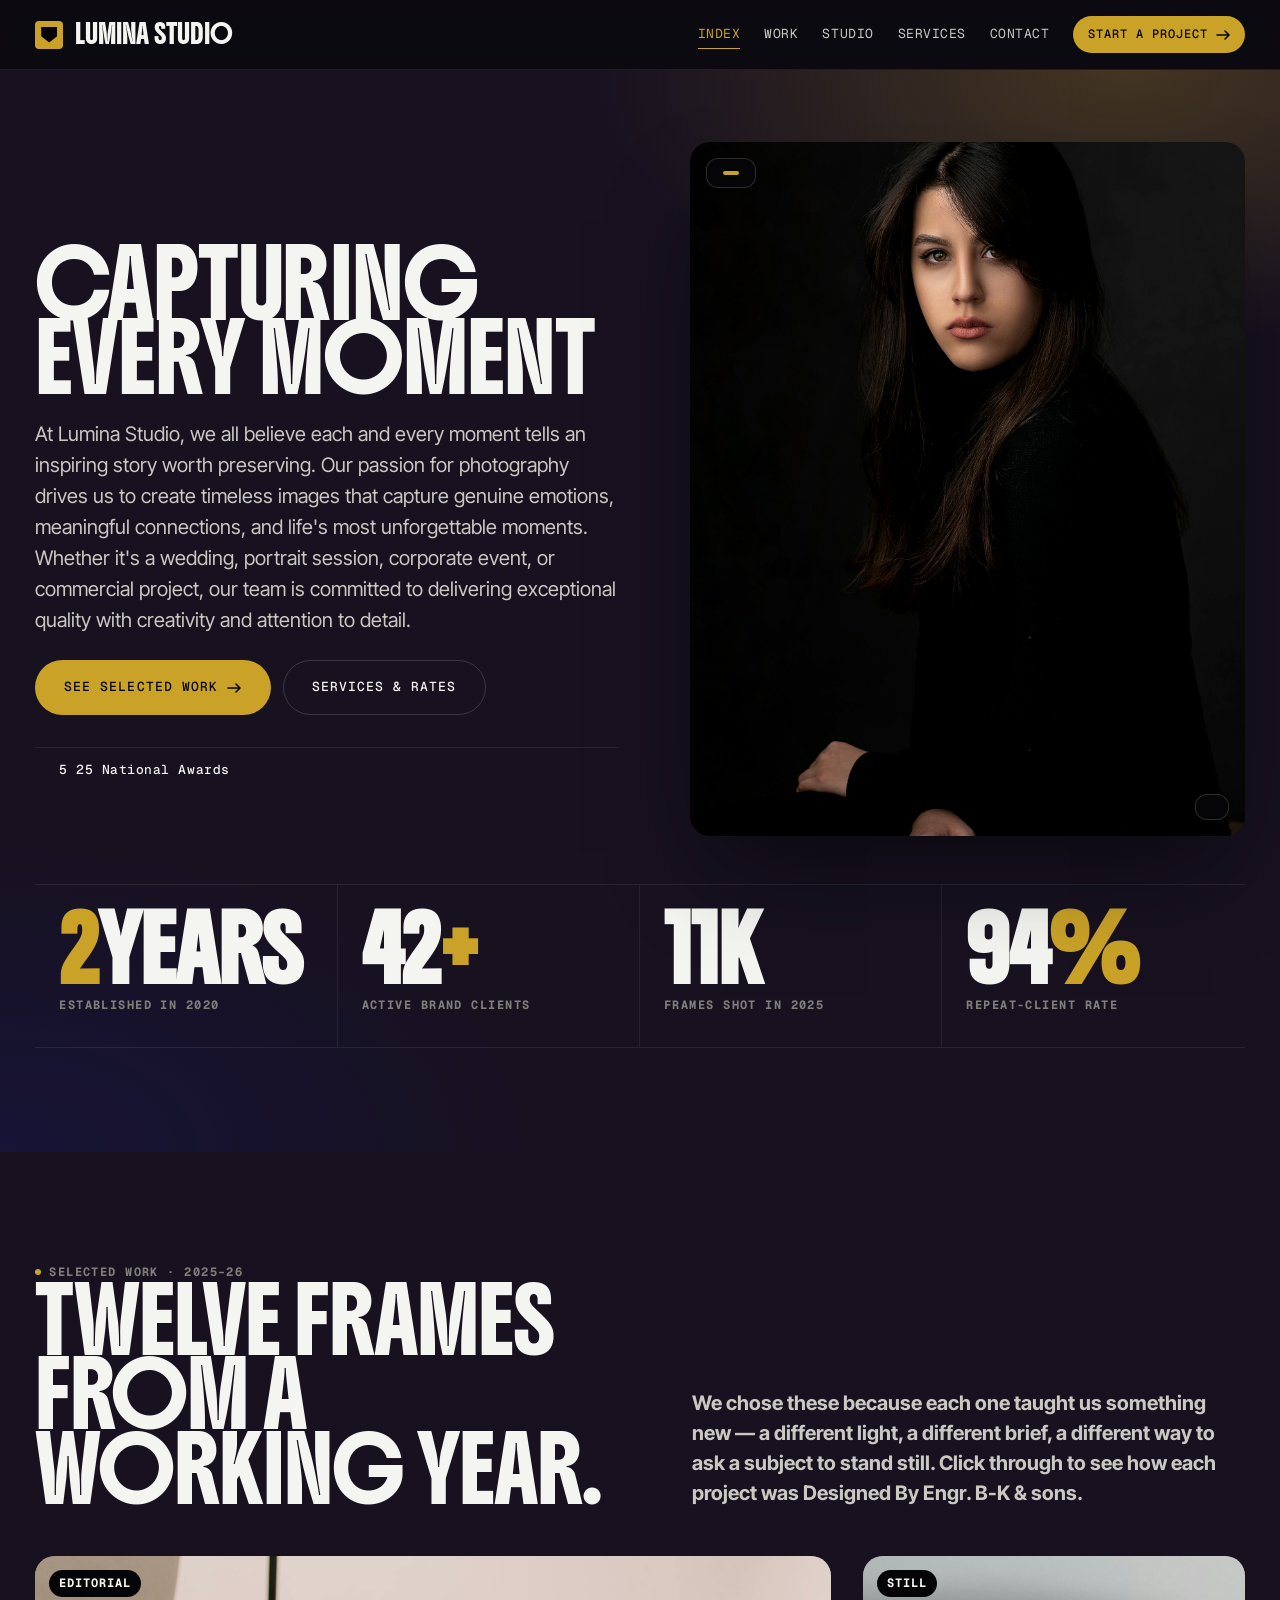
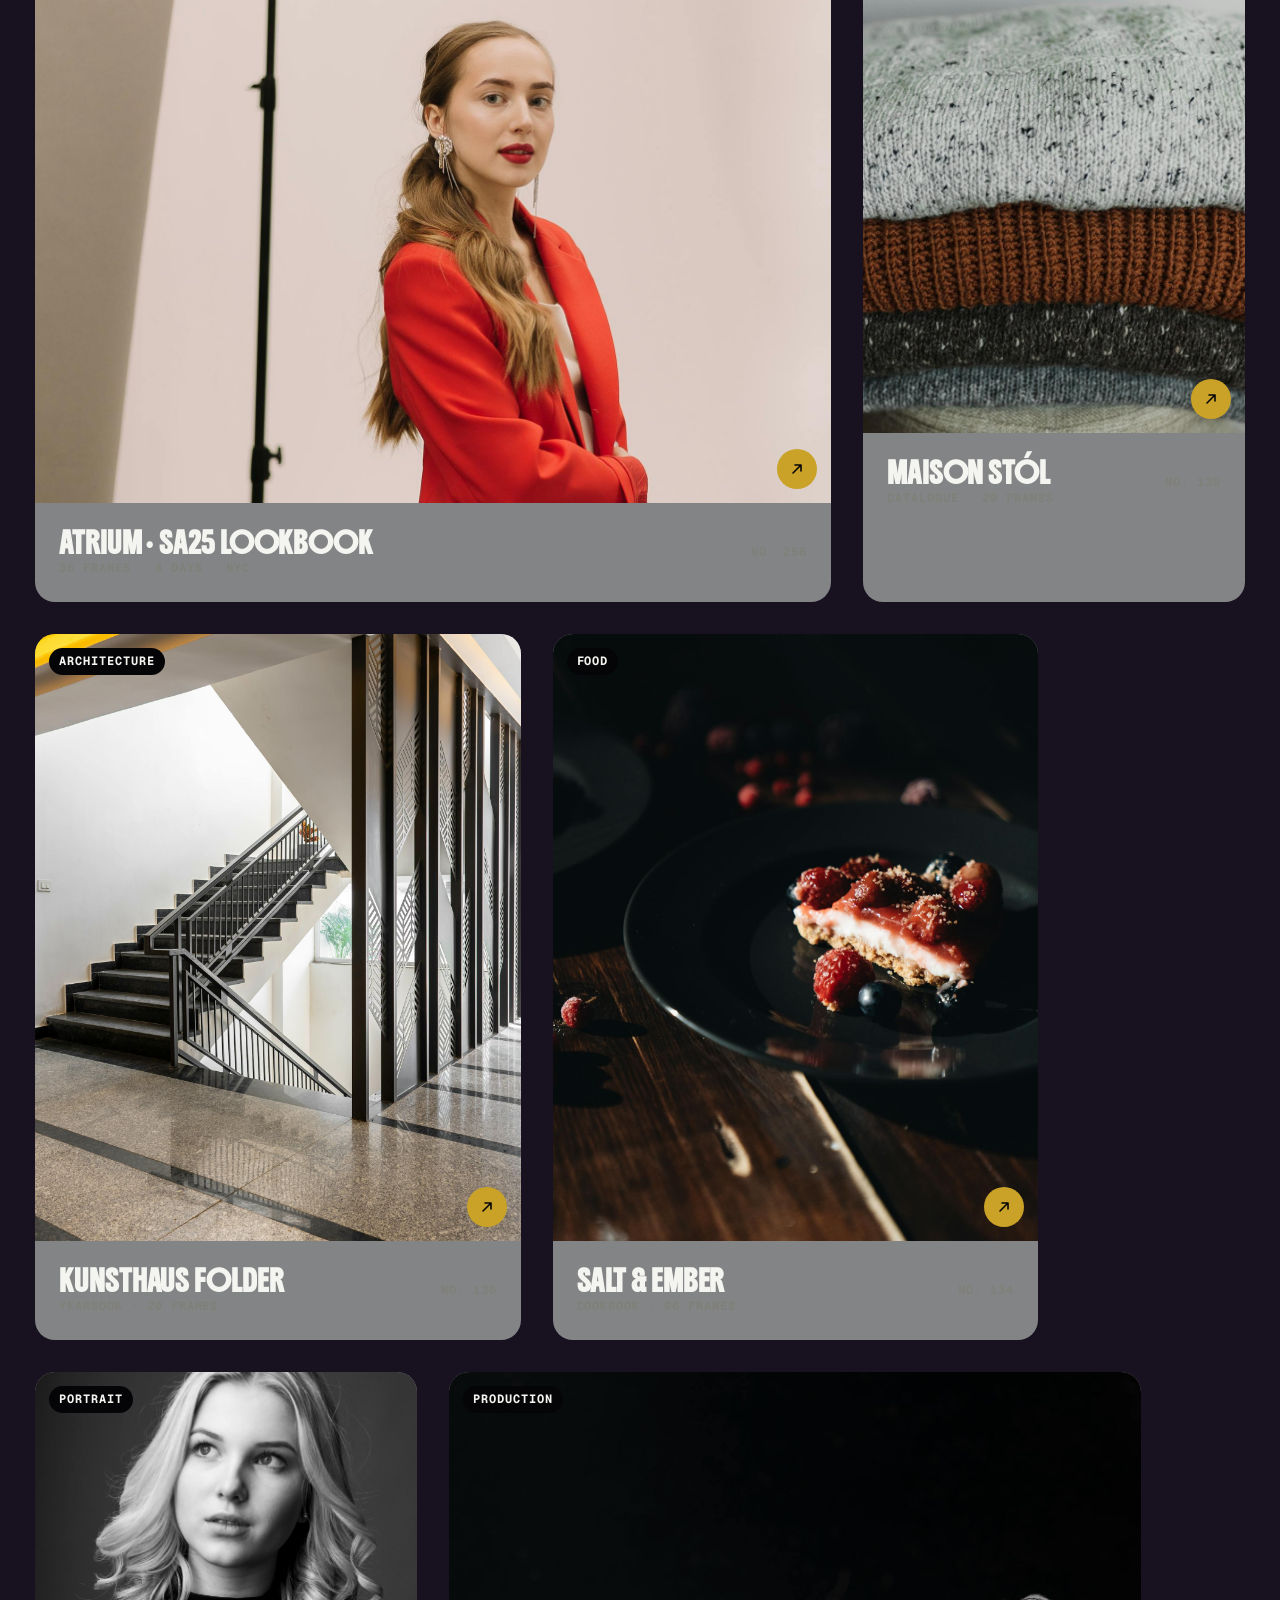
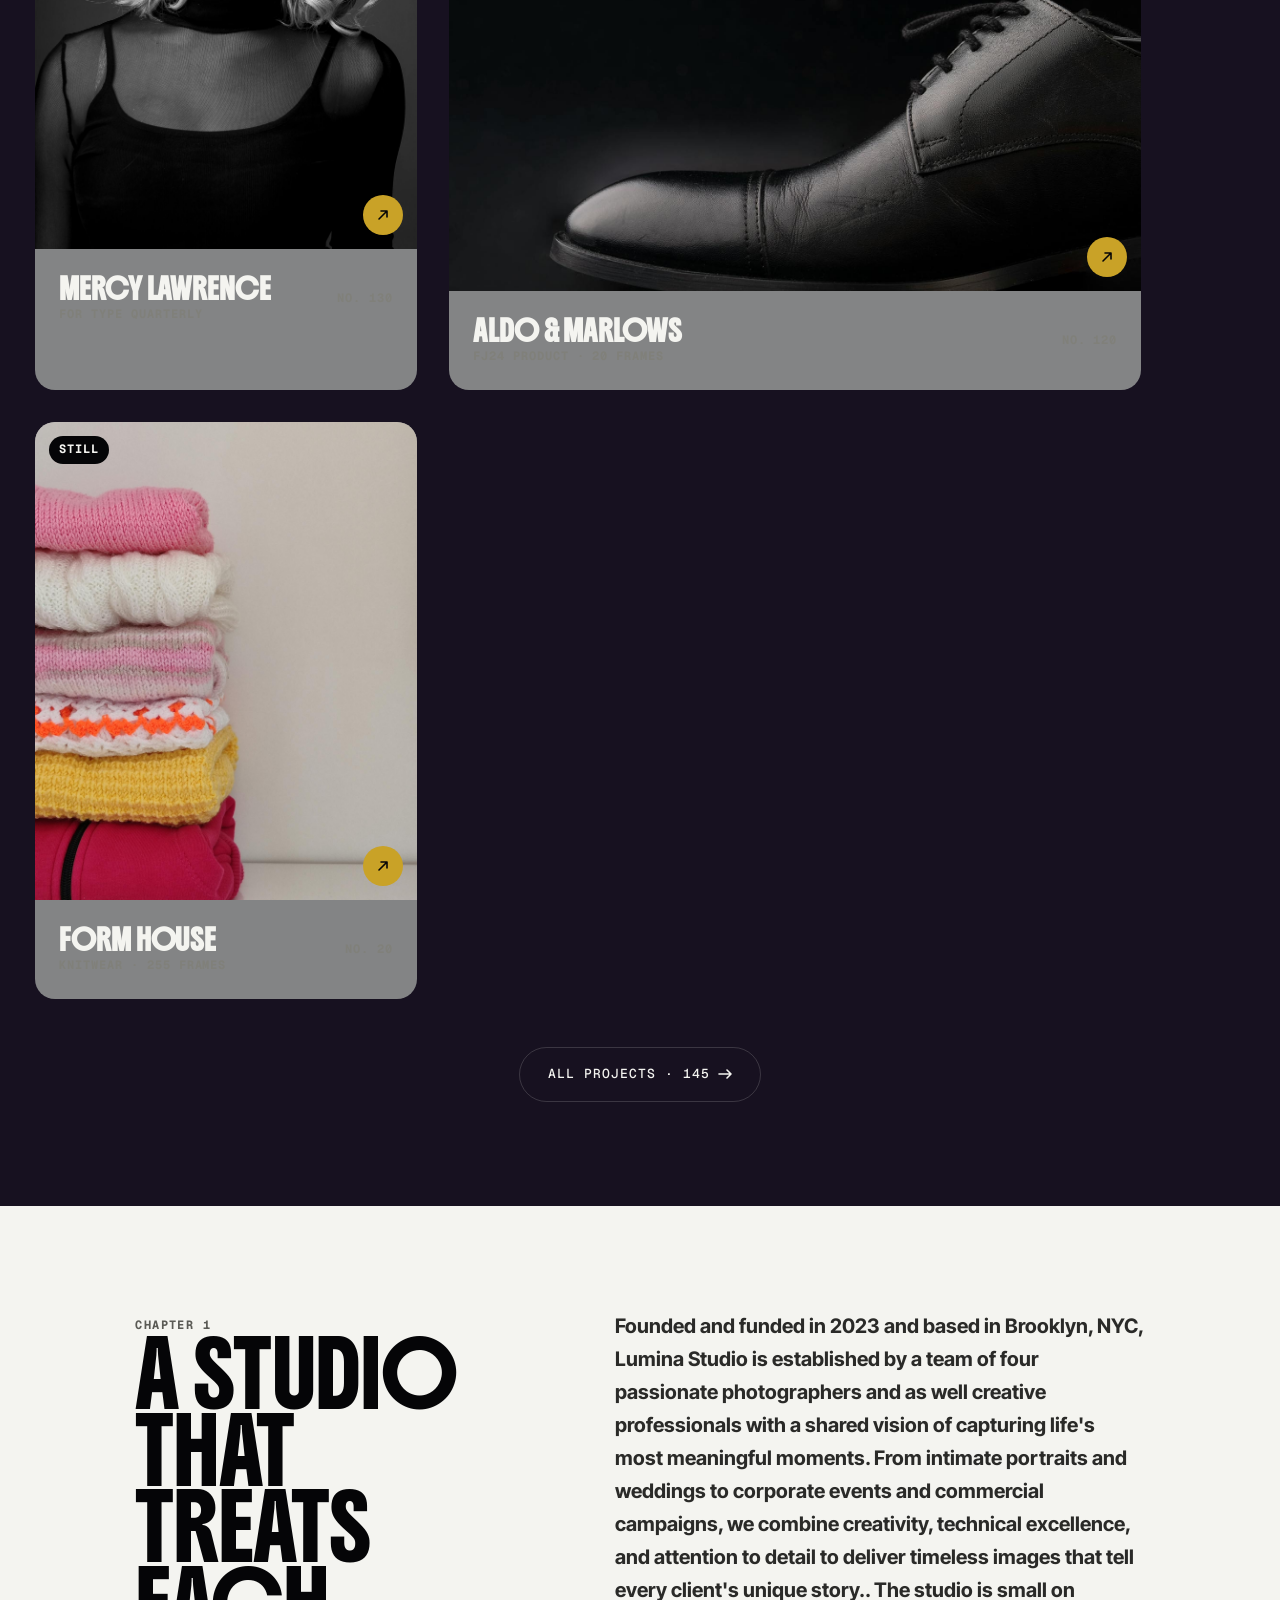
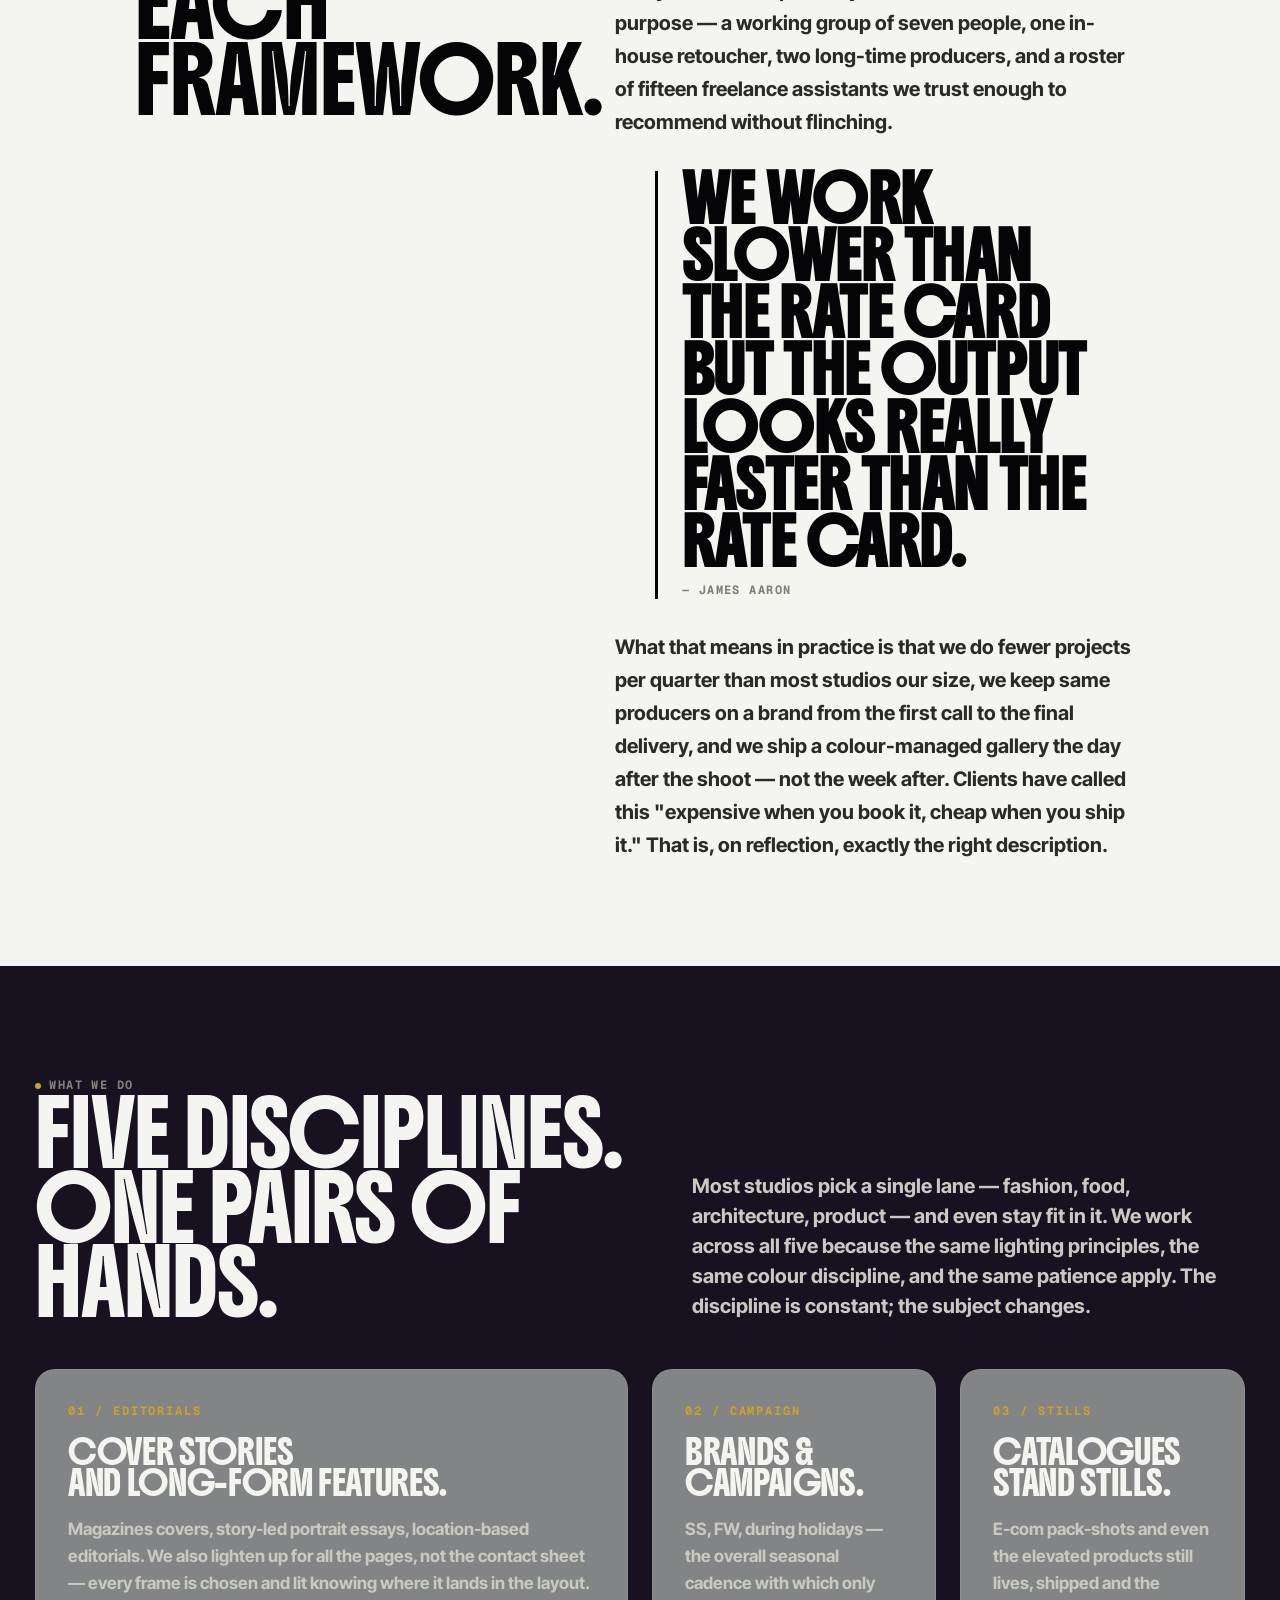
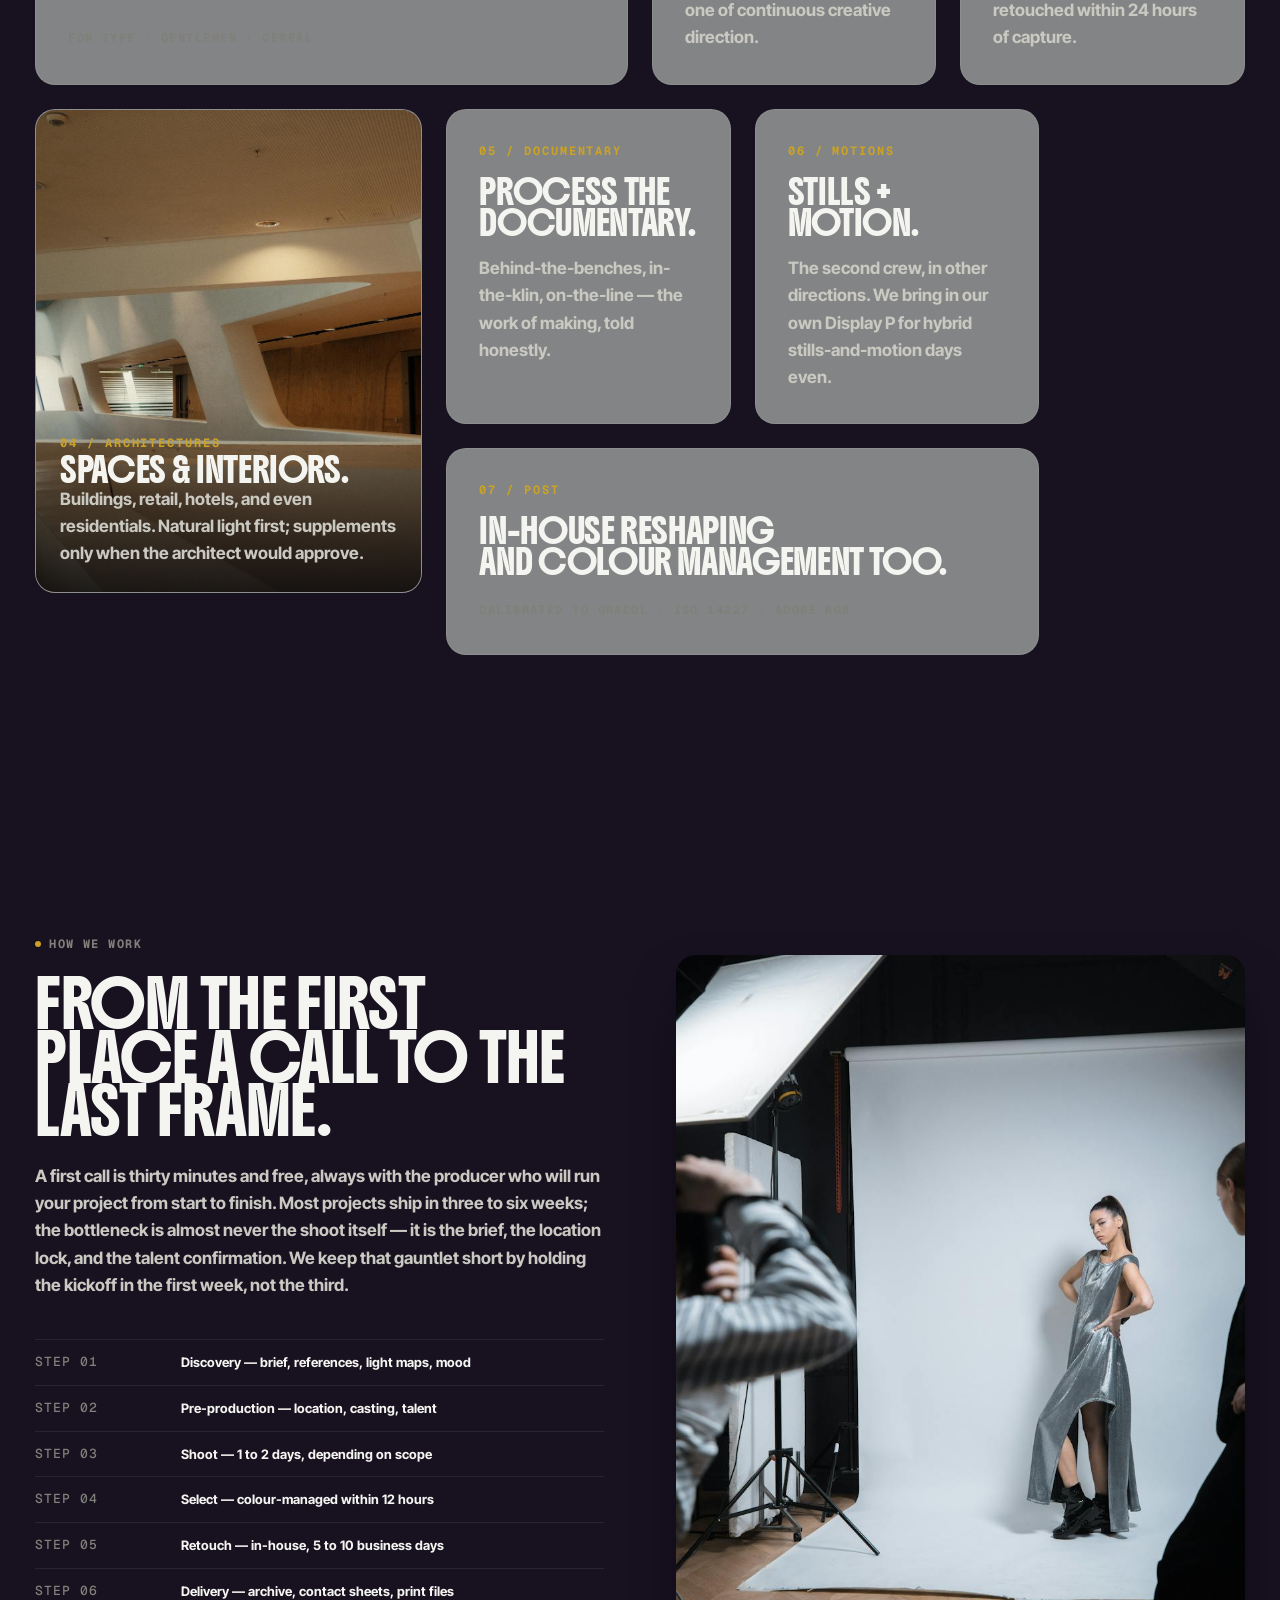
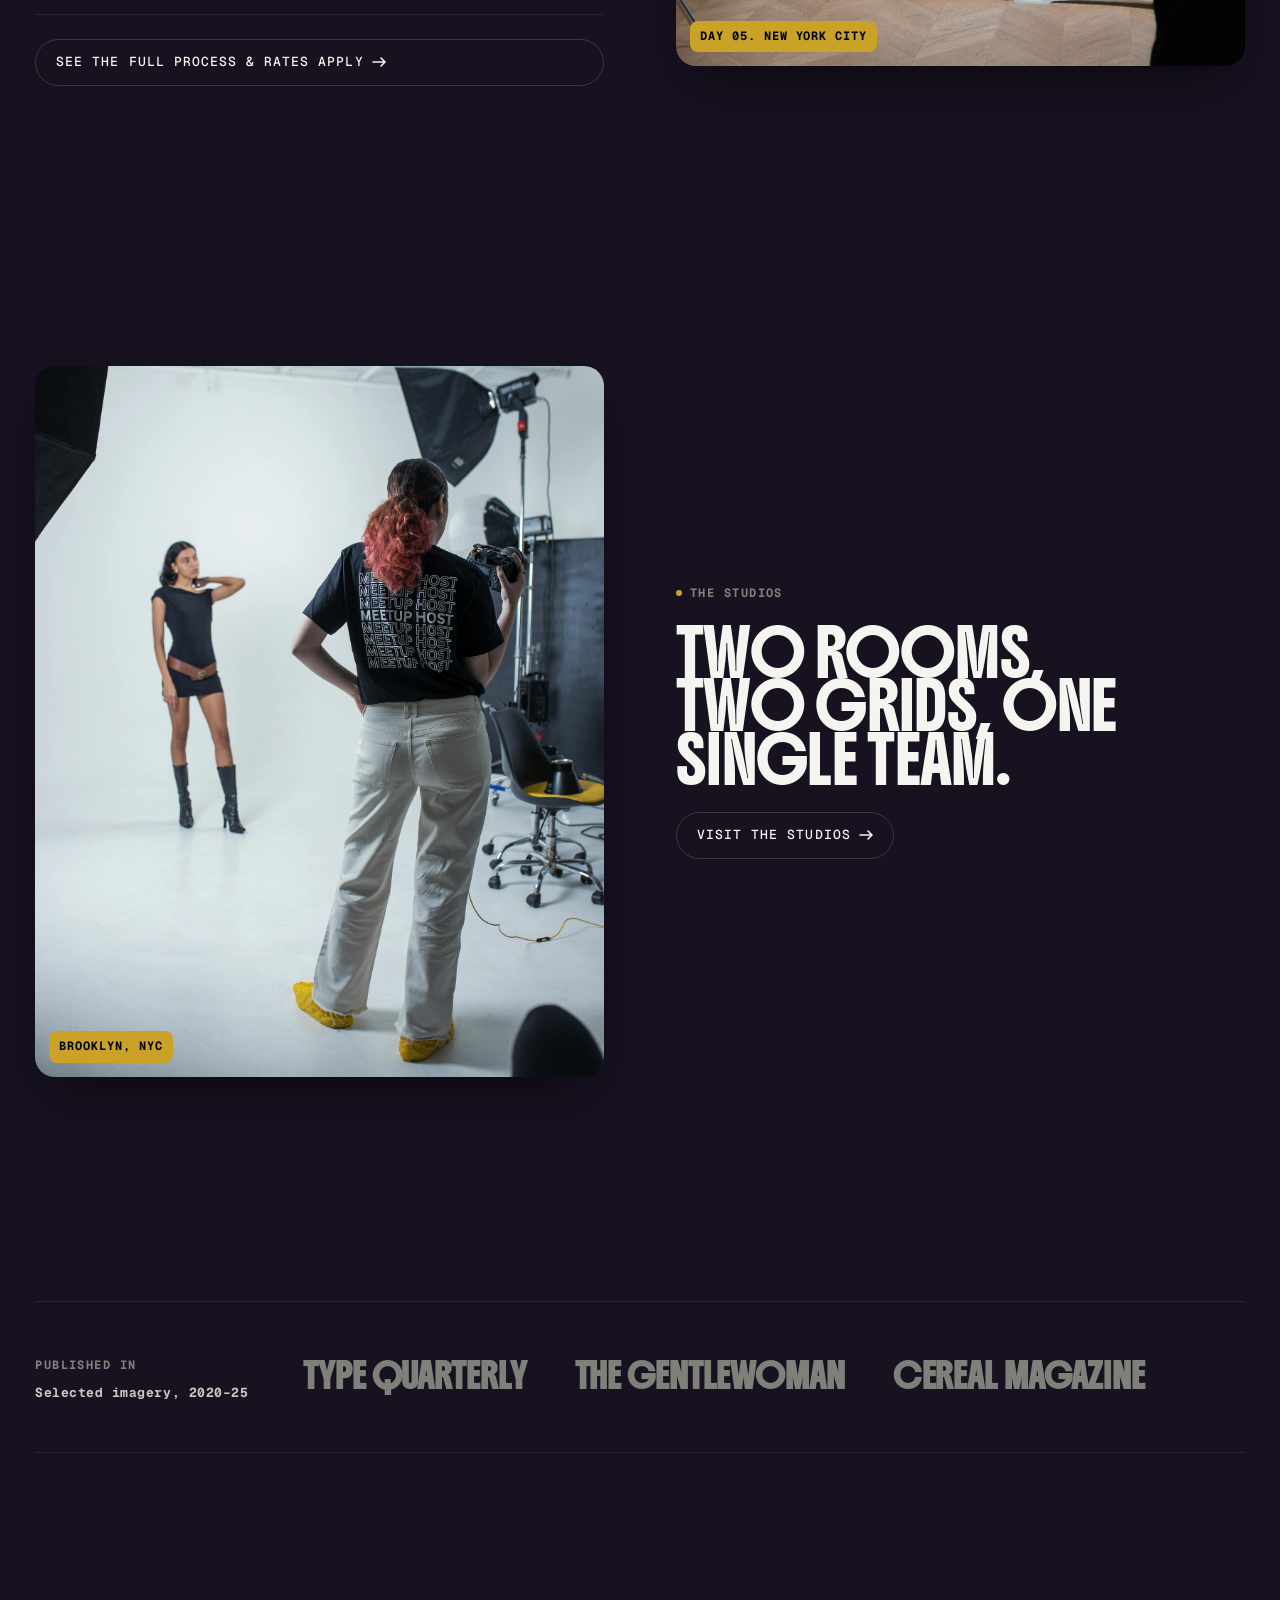
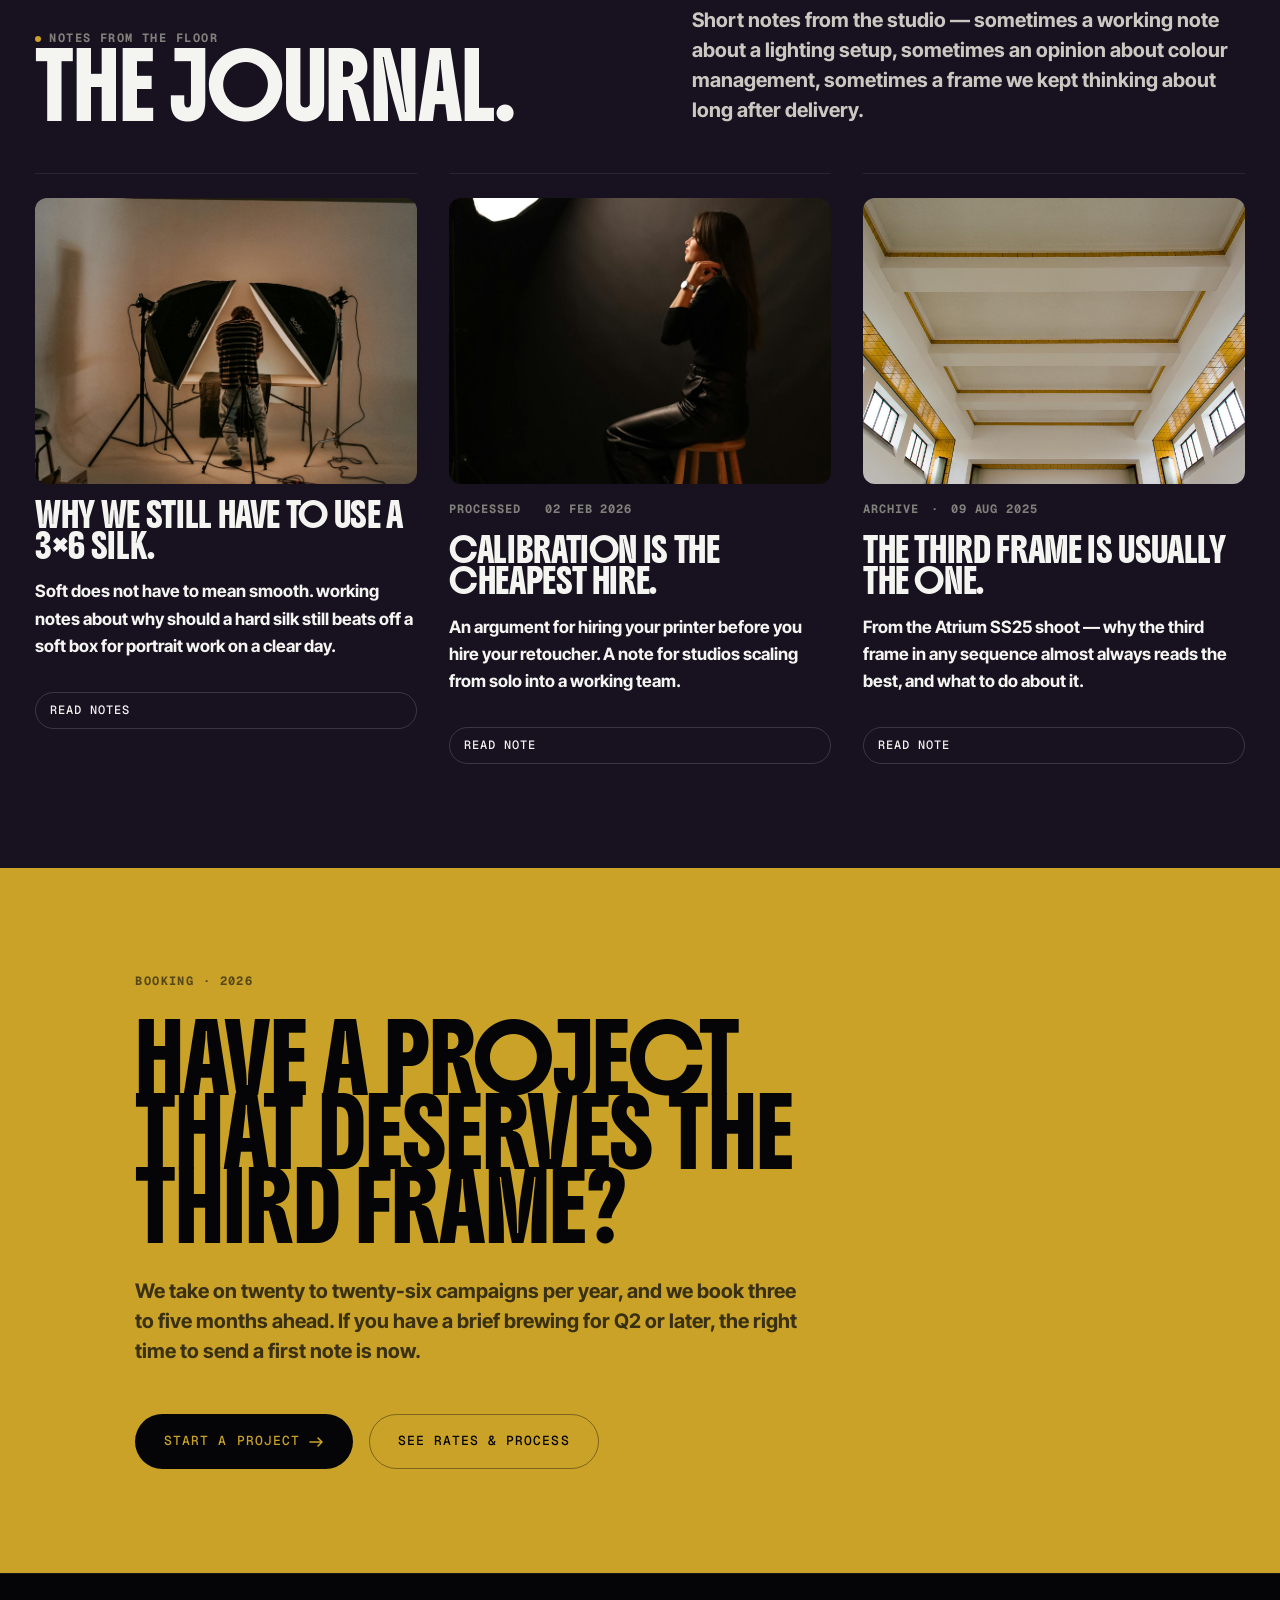
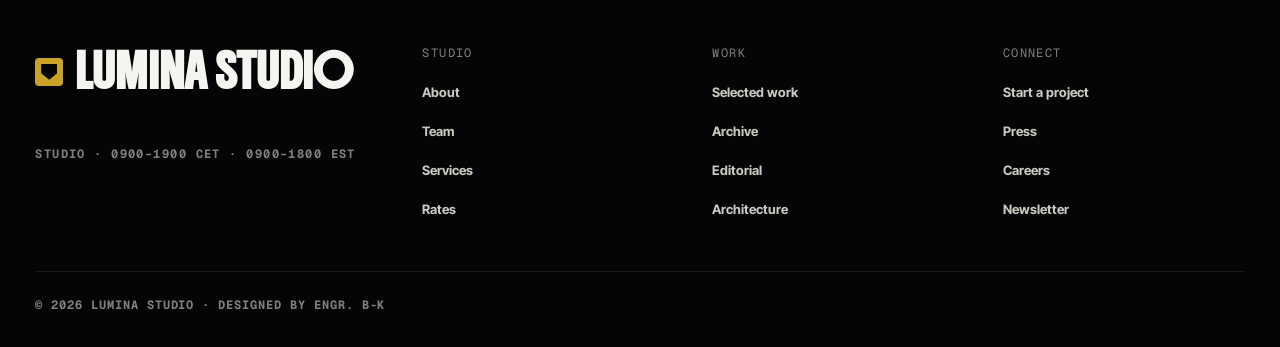
==== commit 8ed42cbf: "updated the index" ====
--- a/index.html
+++ b/index.html
@@ -236,7 +236,7 @@
                 <div class="wm-title">Form House</div>
                 <div class="wm-cap">Knitwear · 255 frames</div>
               </div>
-              <div class="wm-cap">No. 120</div>
+              <div class="wm-cap">No. 20</div>
             </div>
           </a>
         </div>
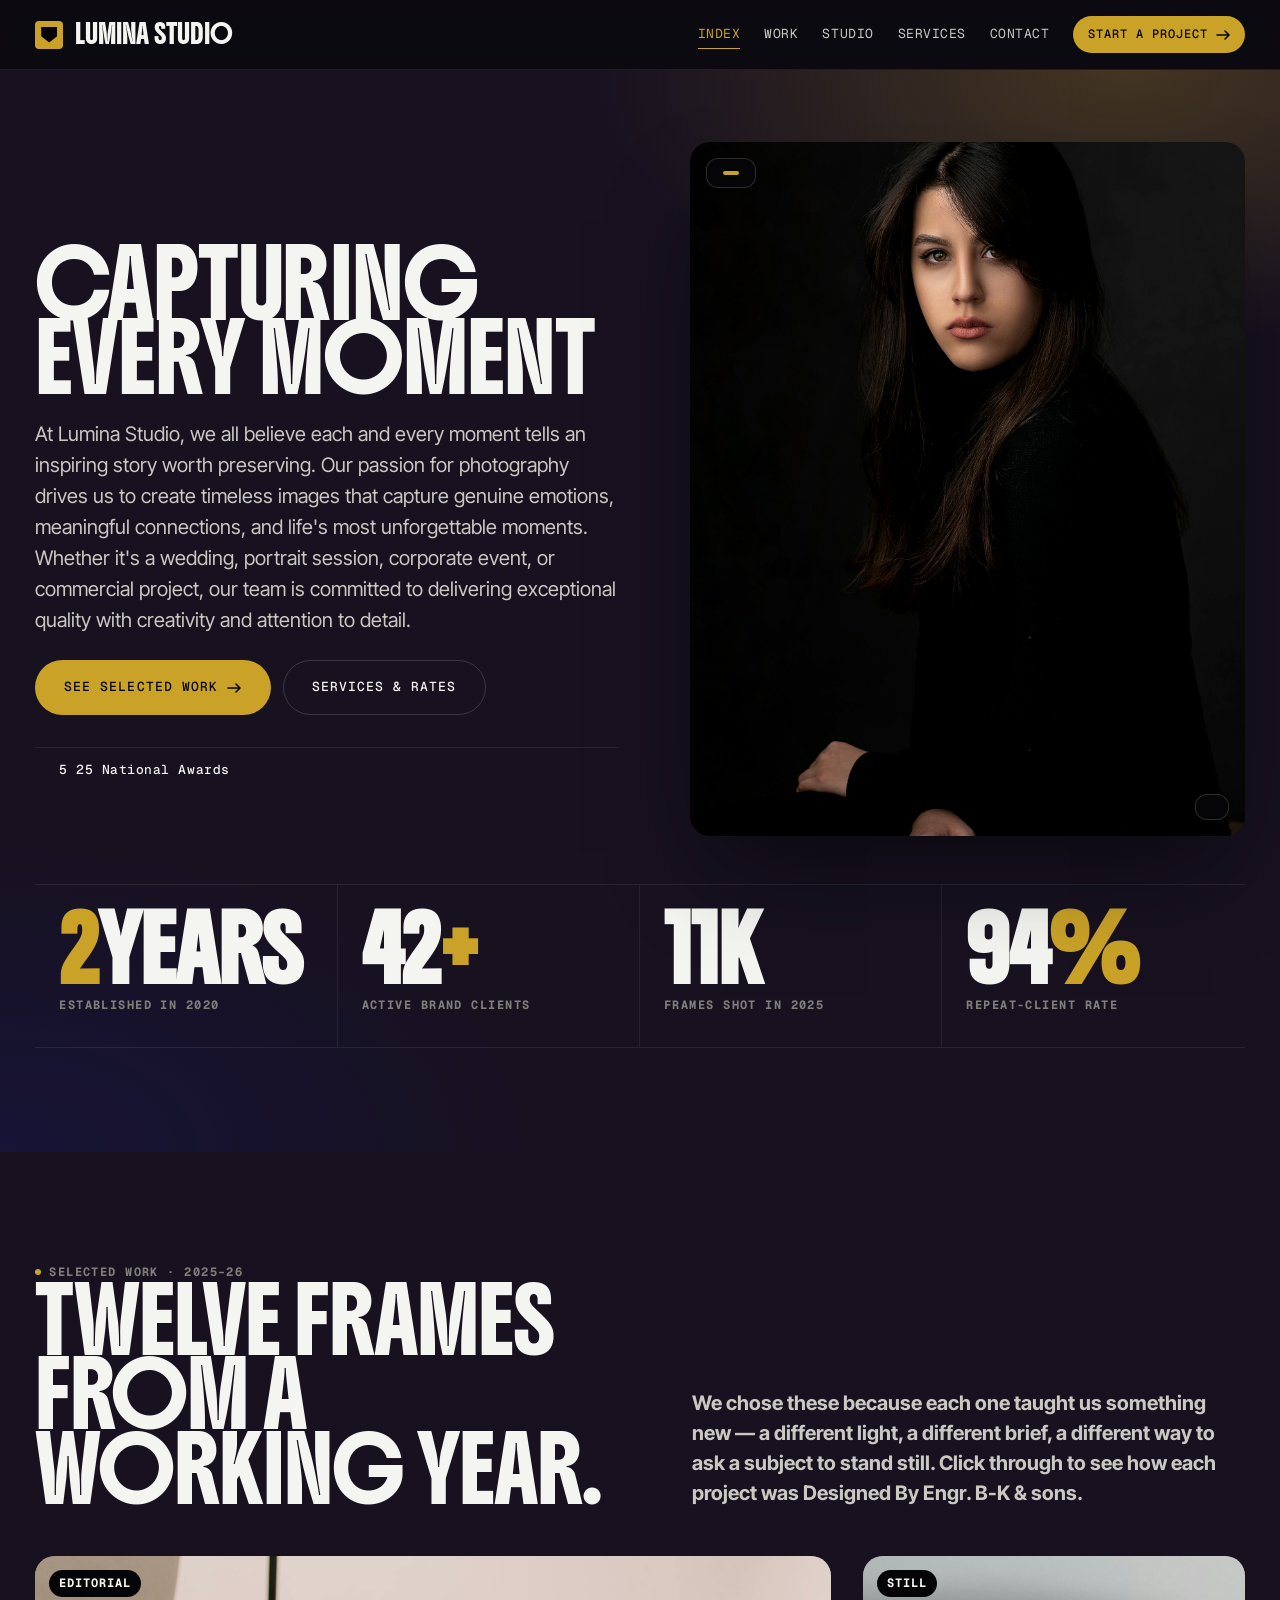
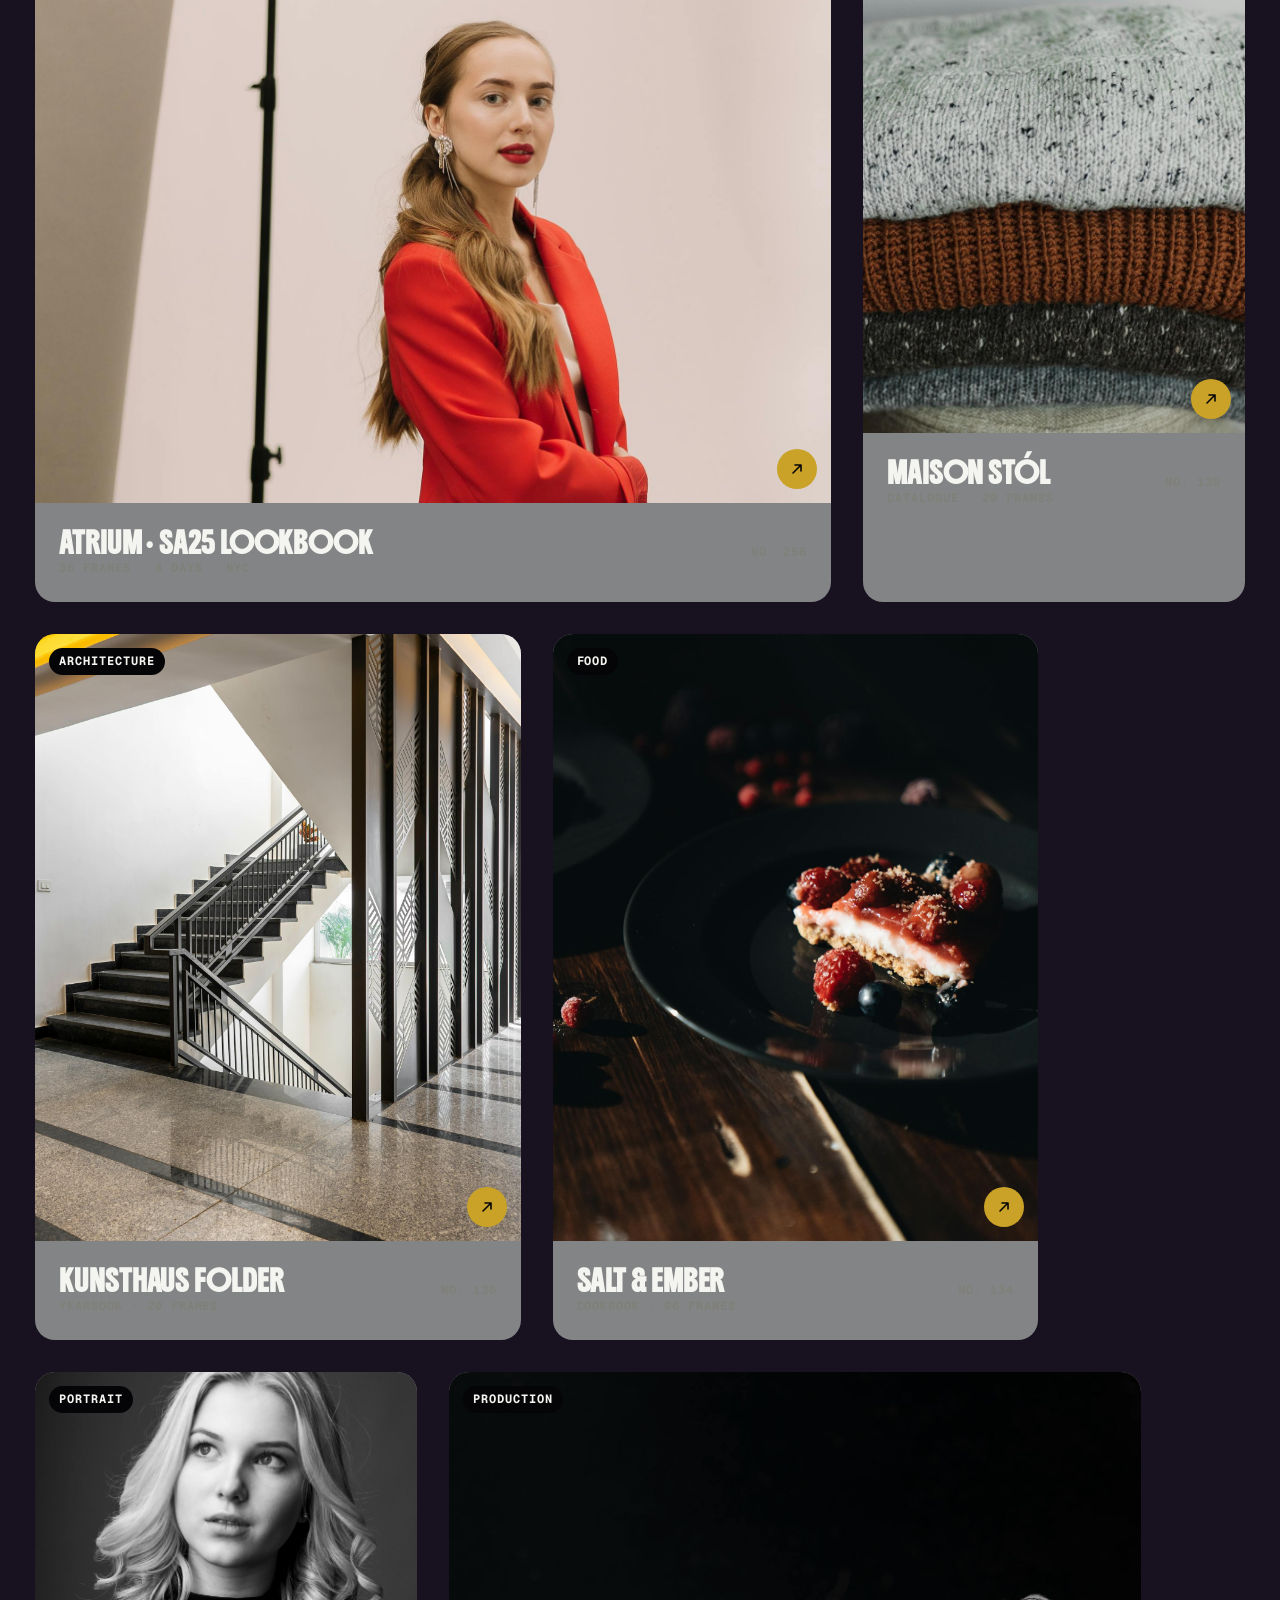
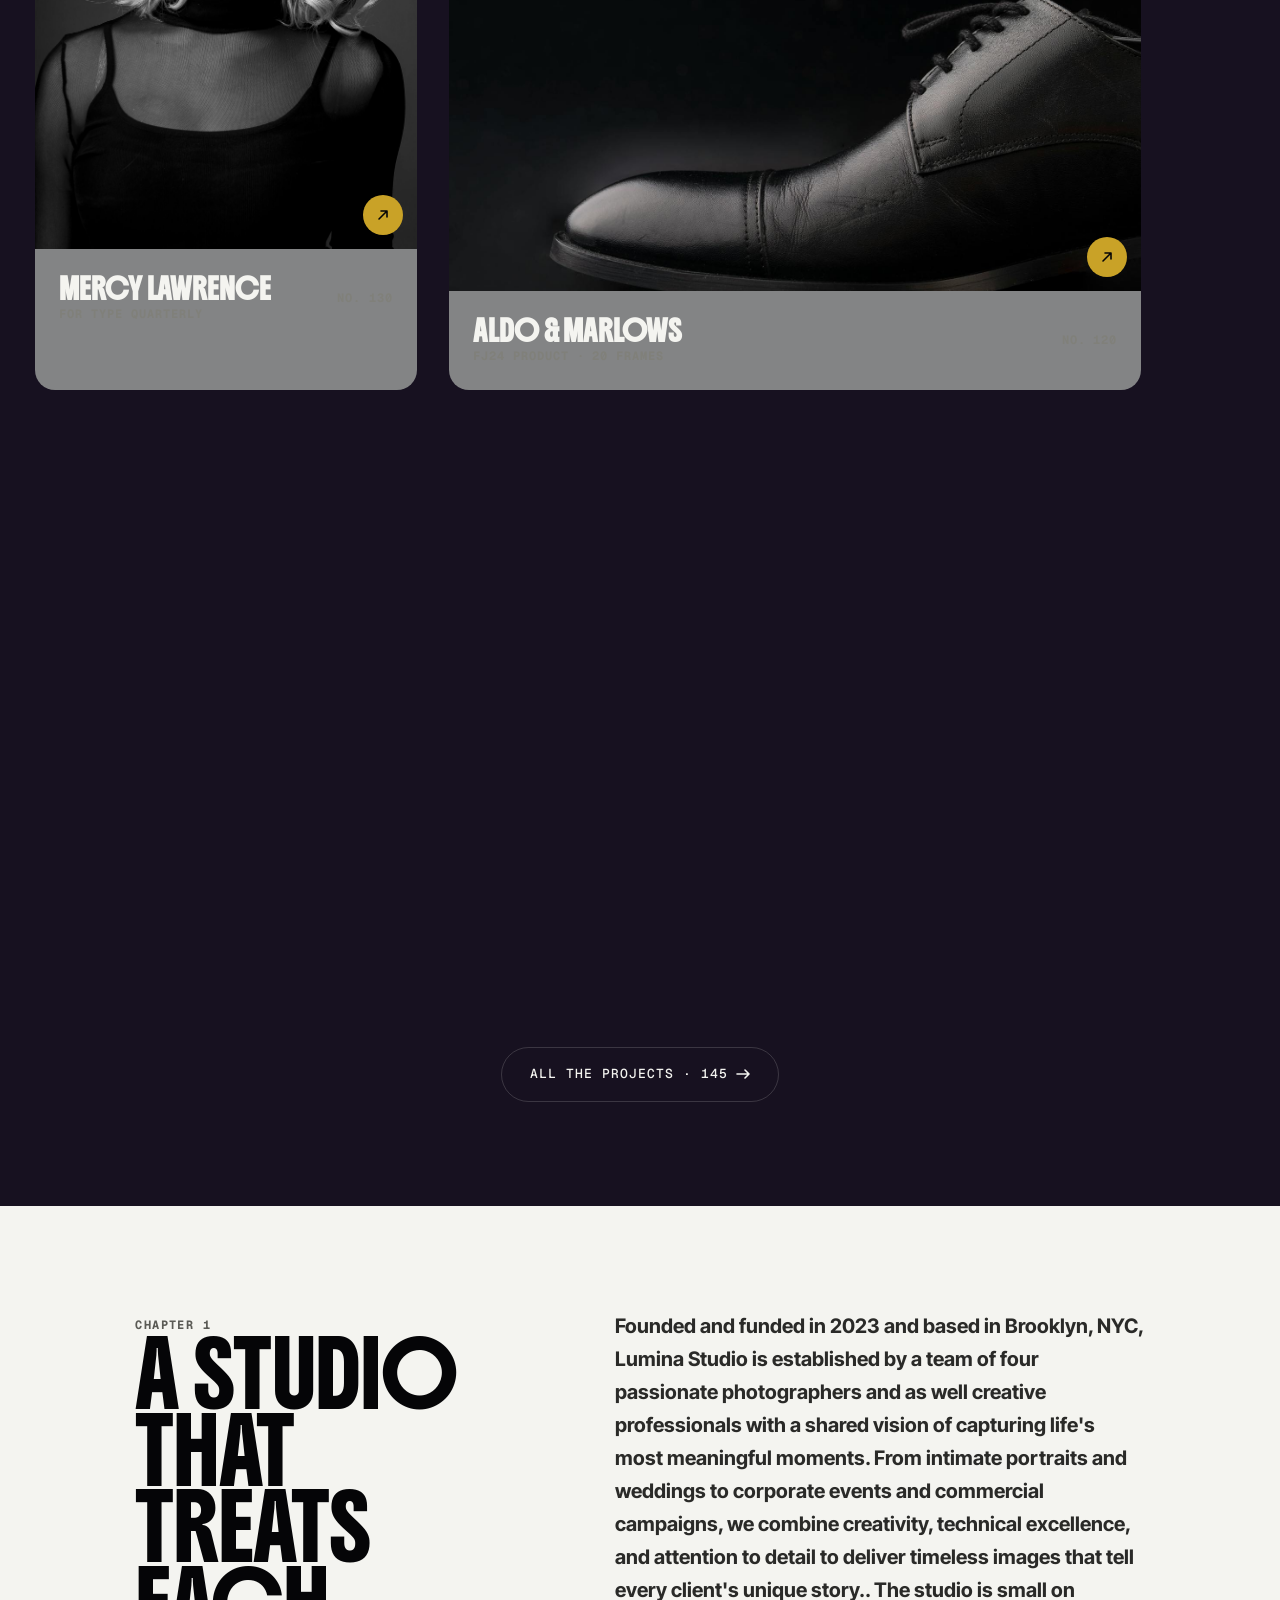
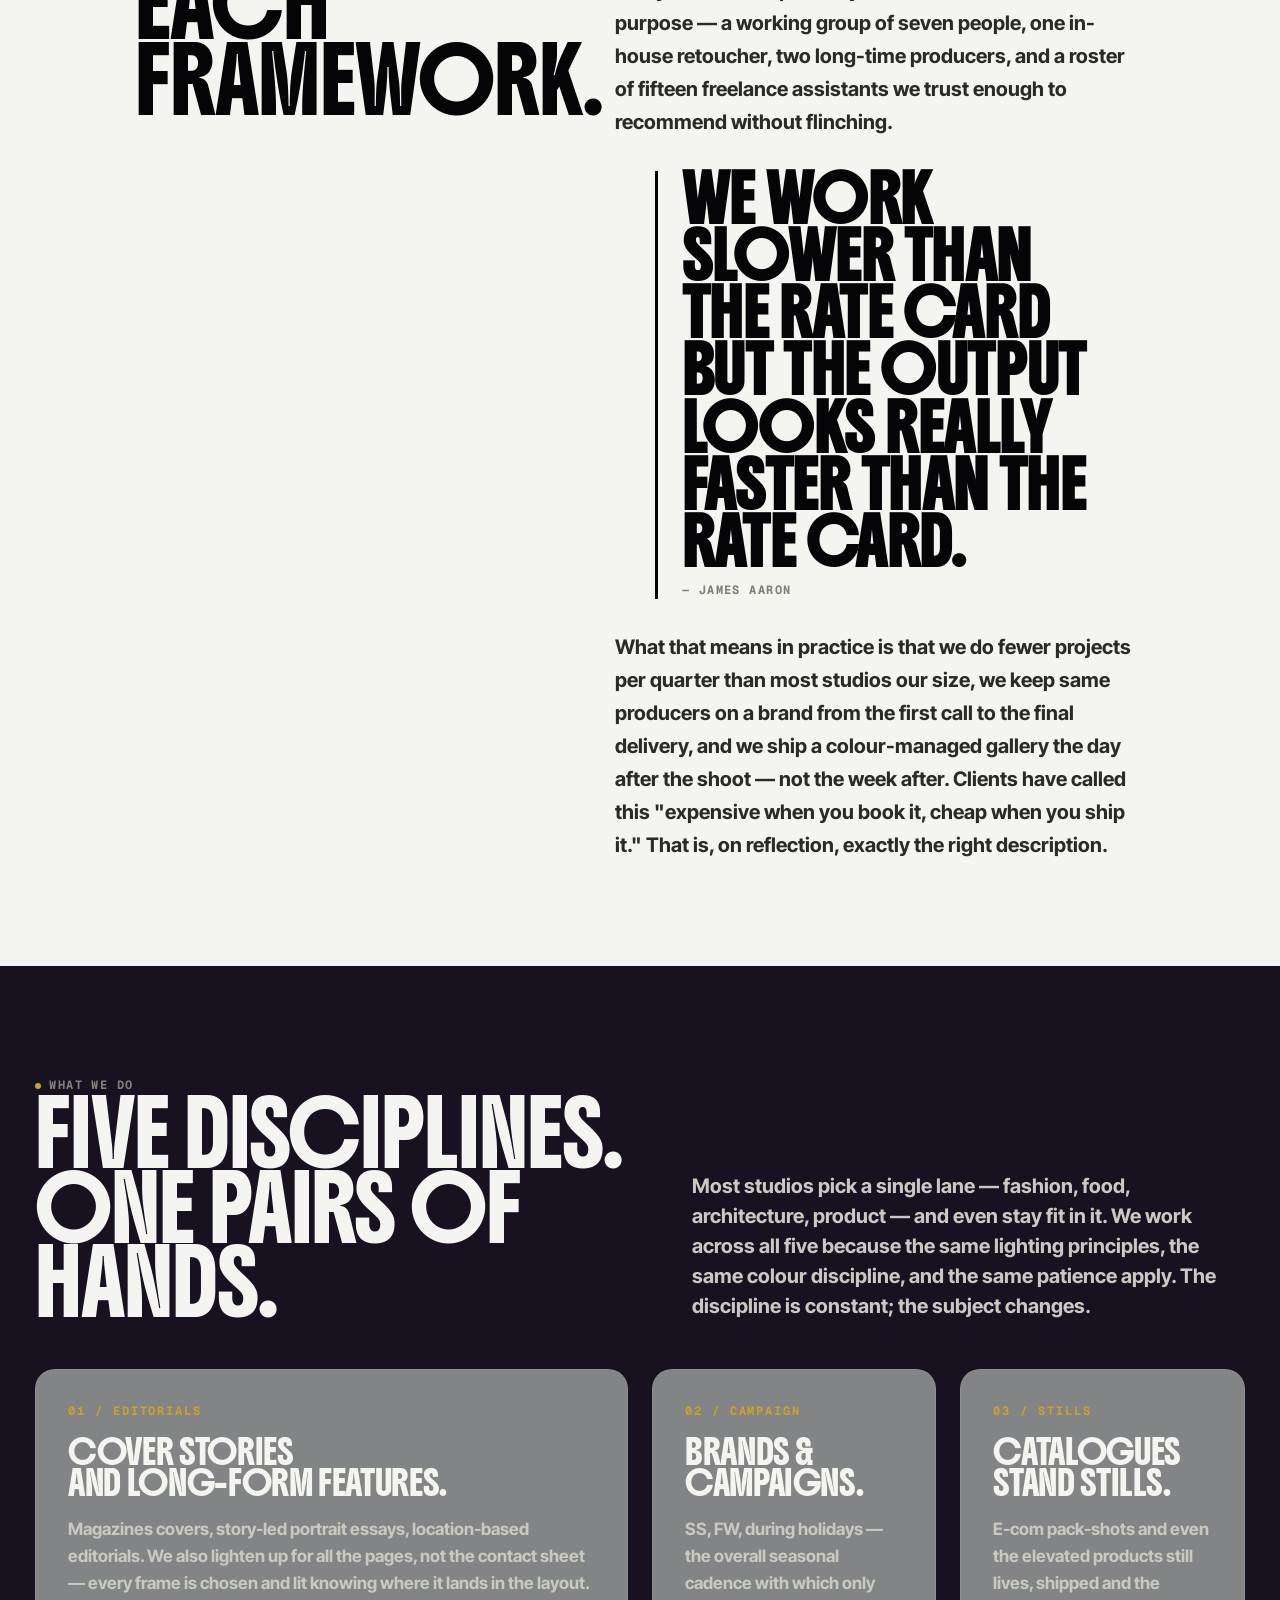
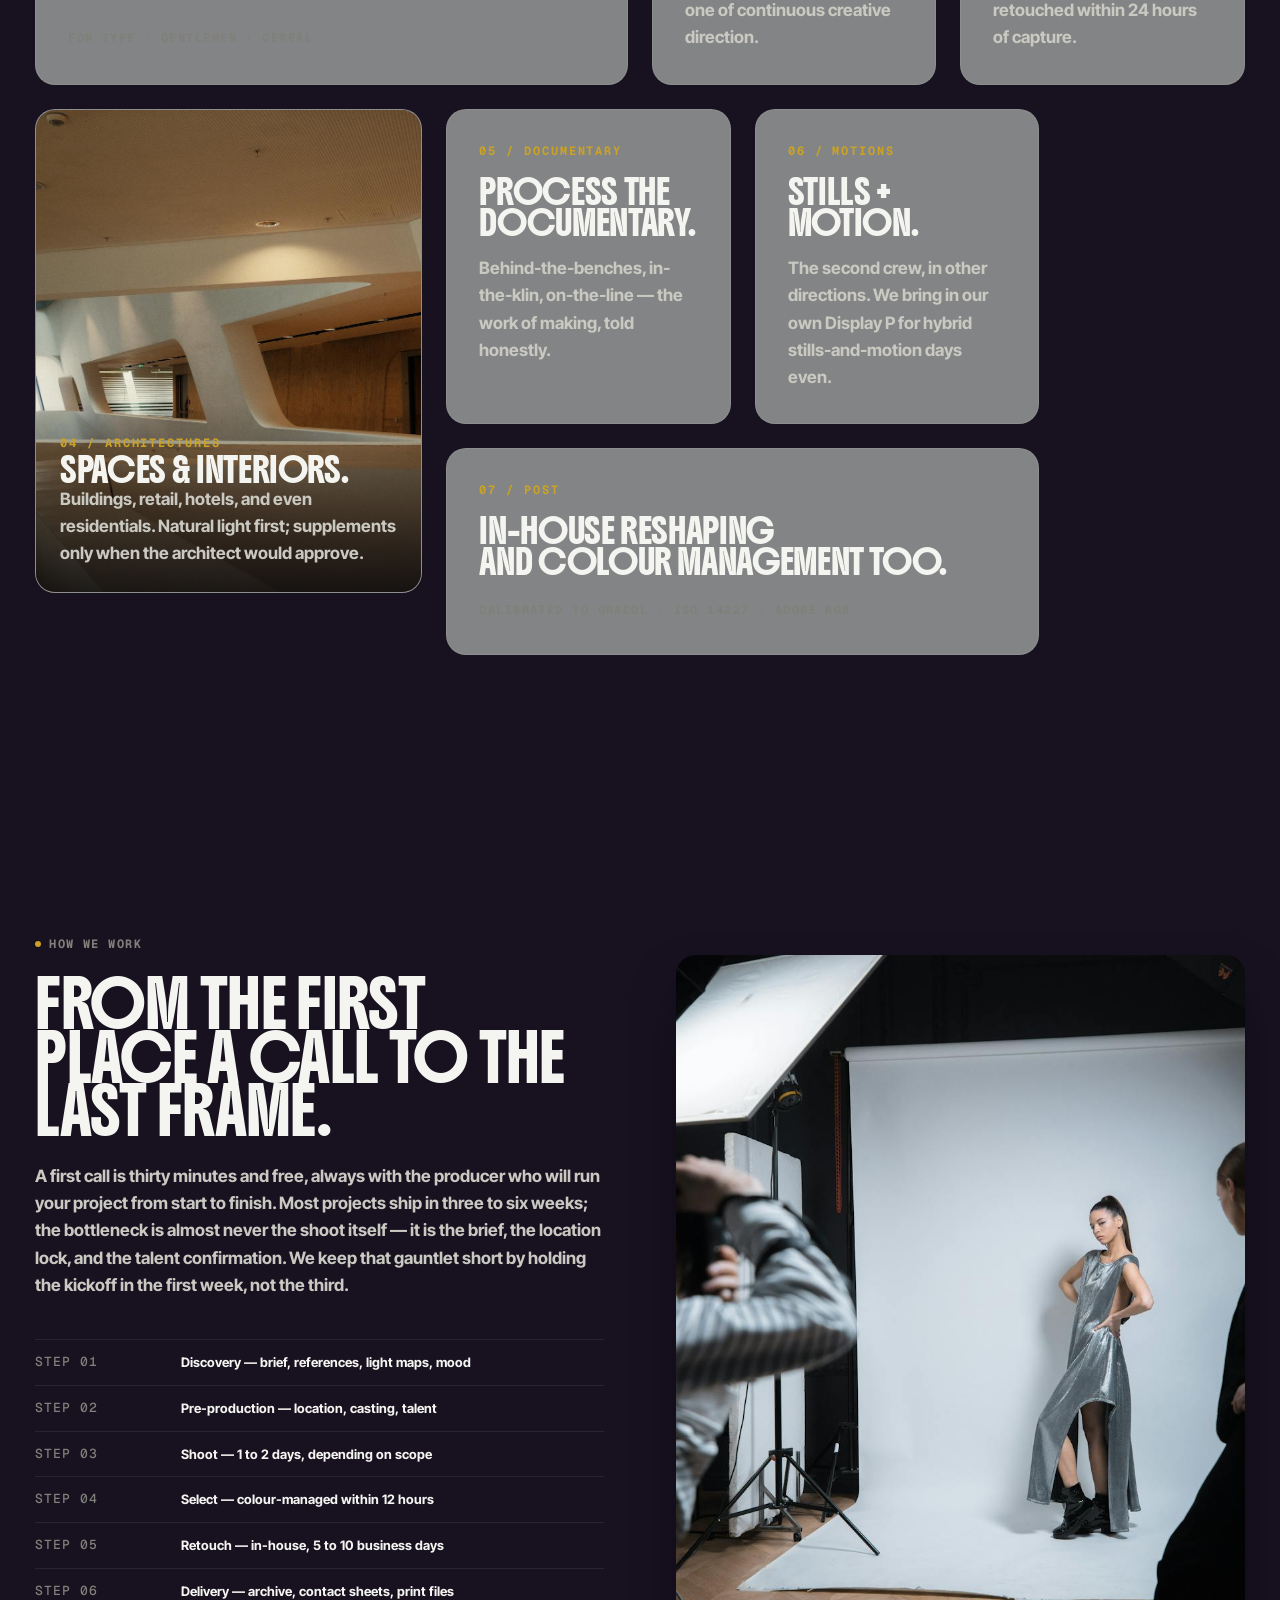
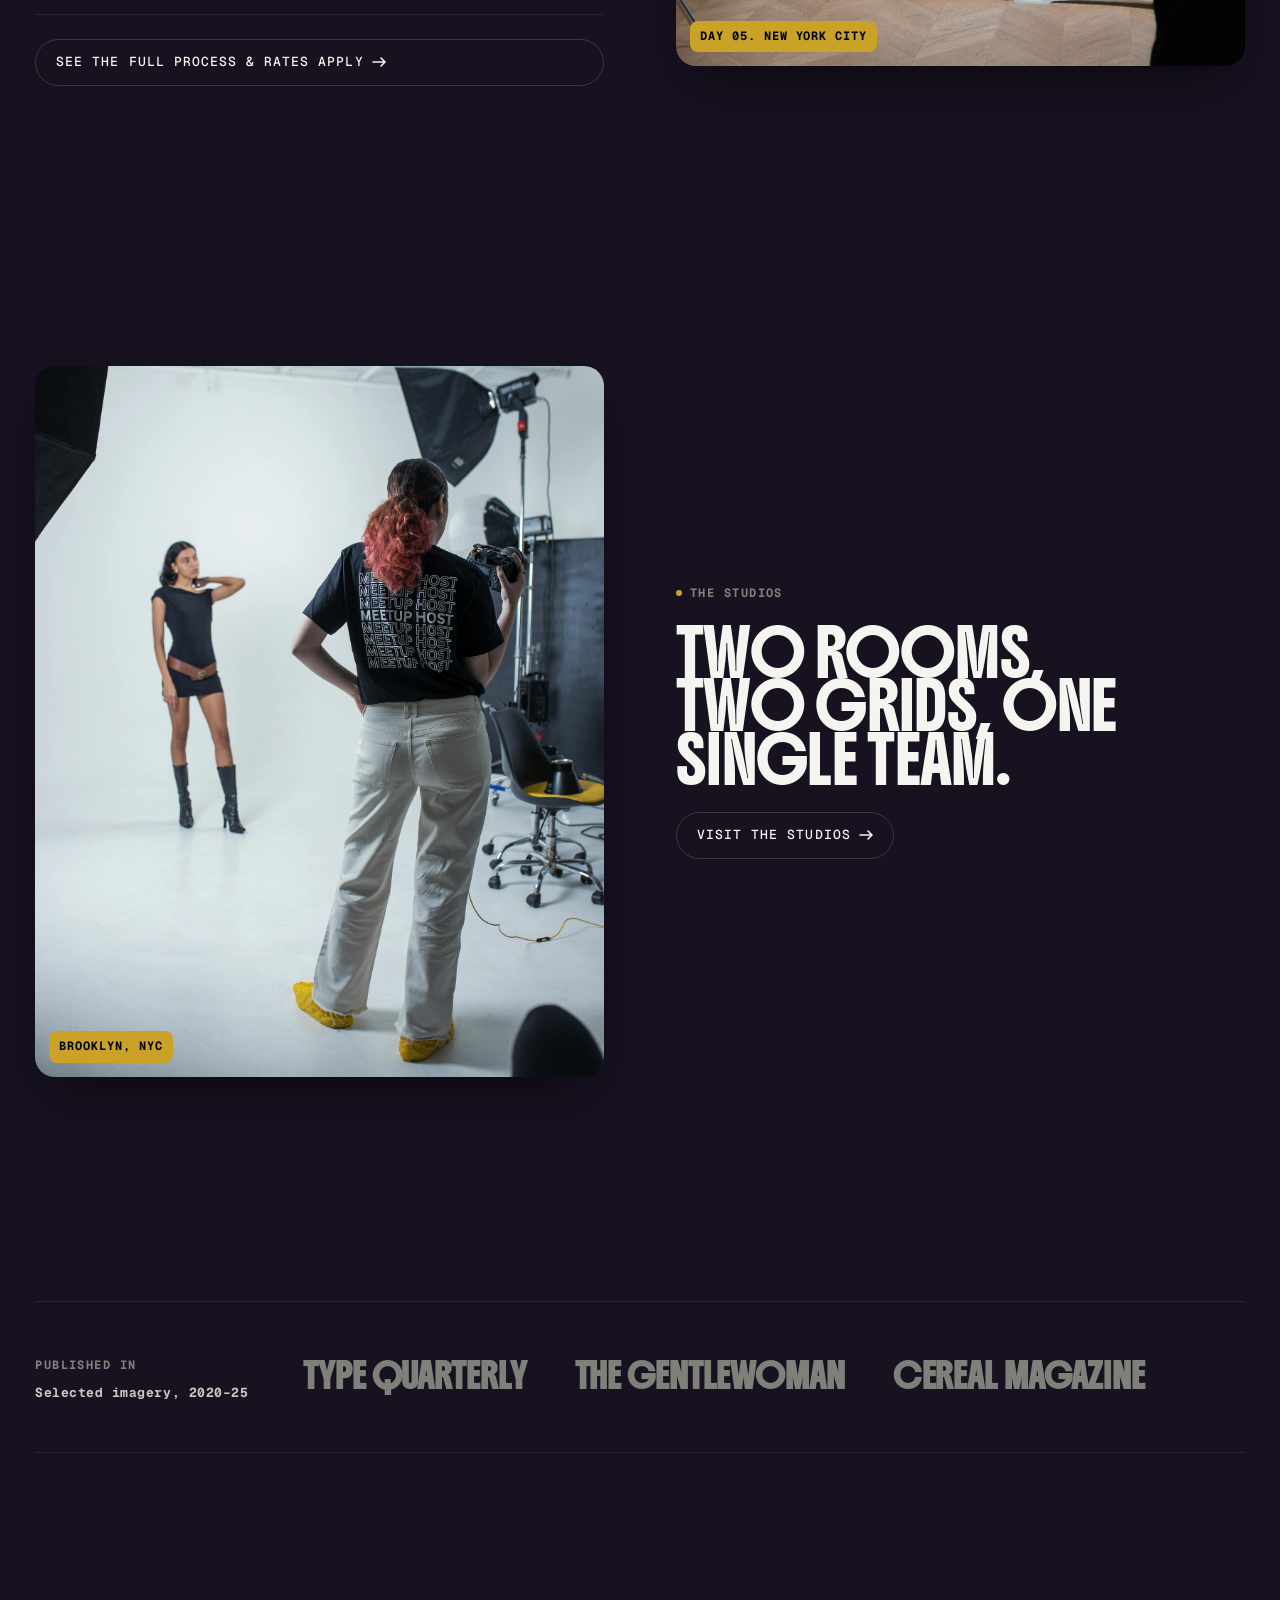
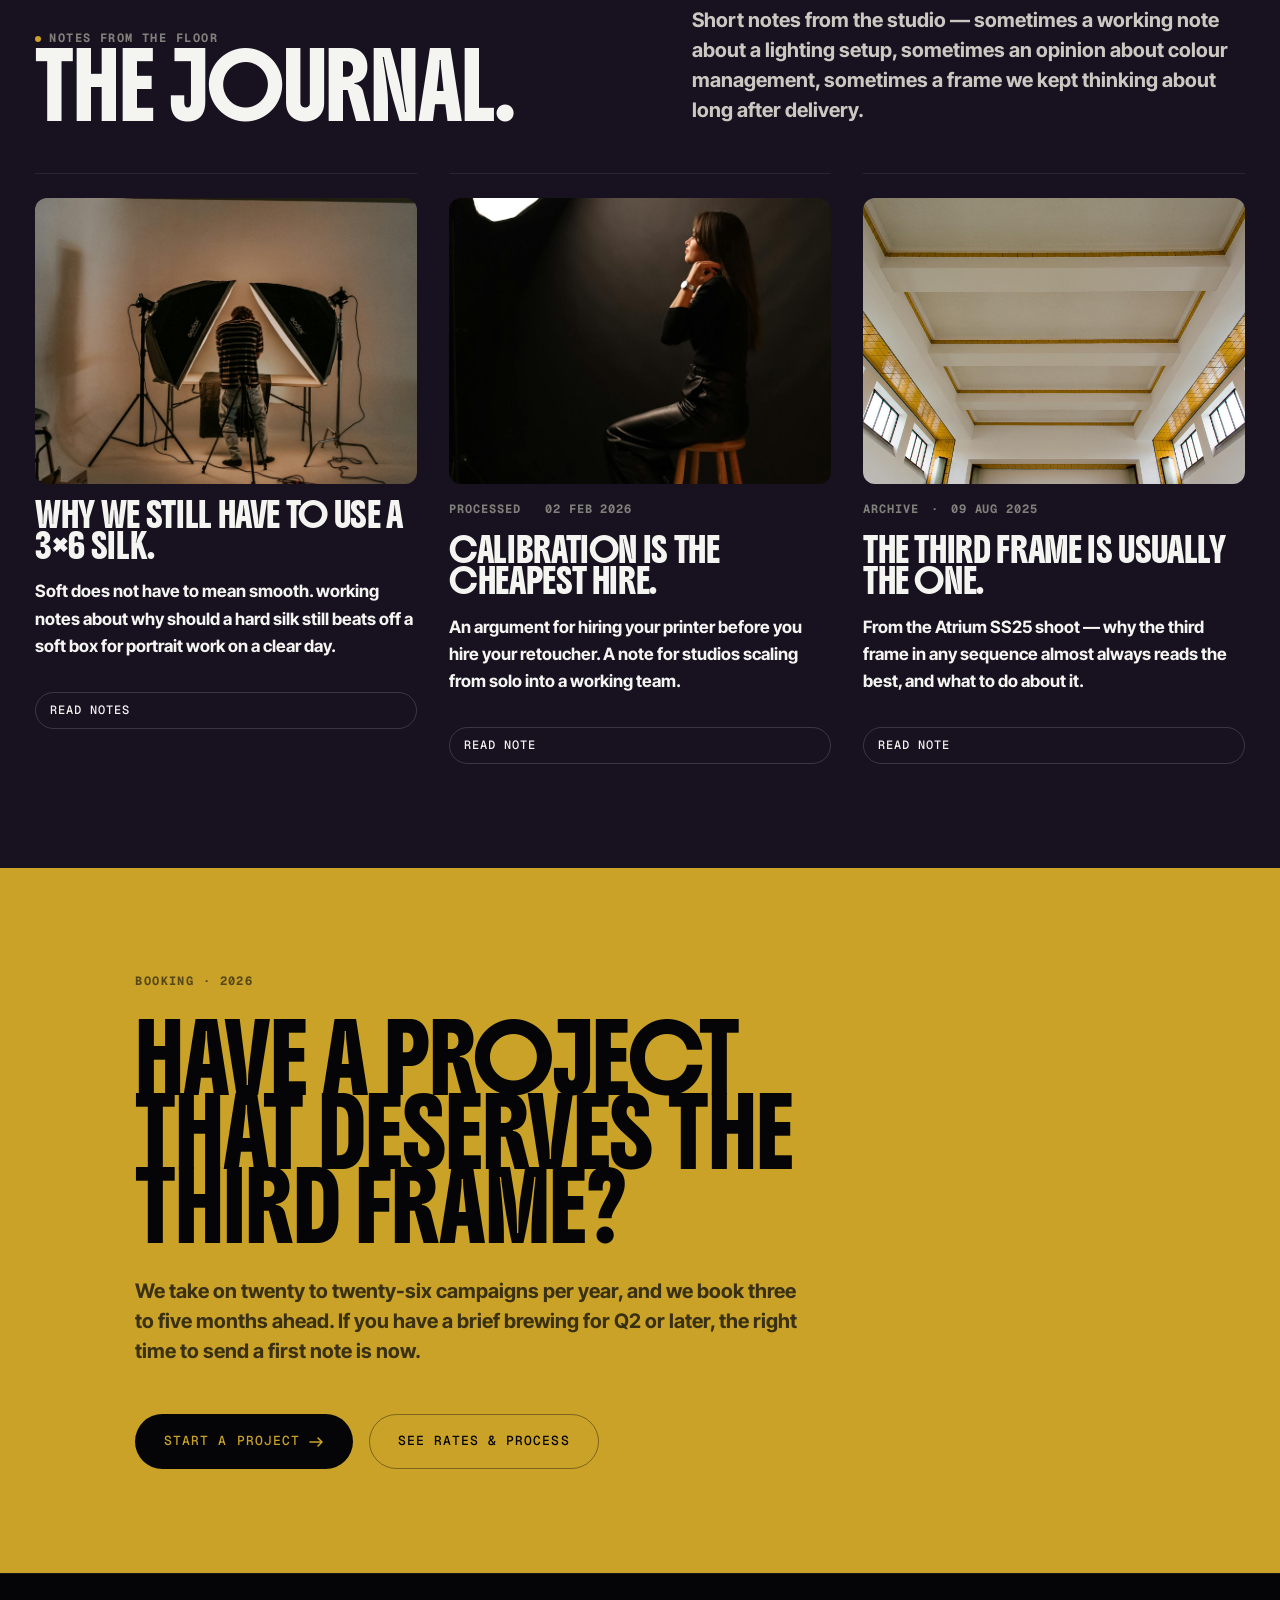
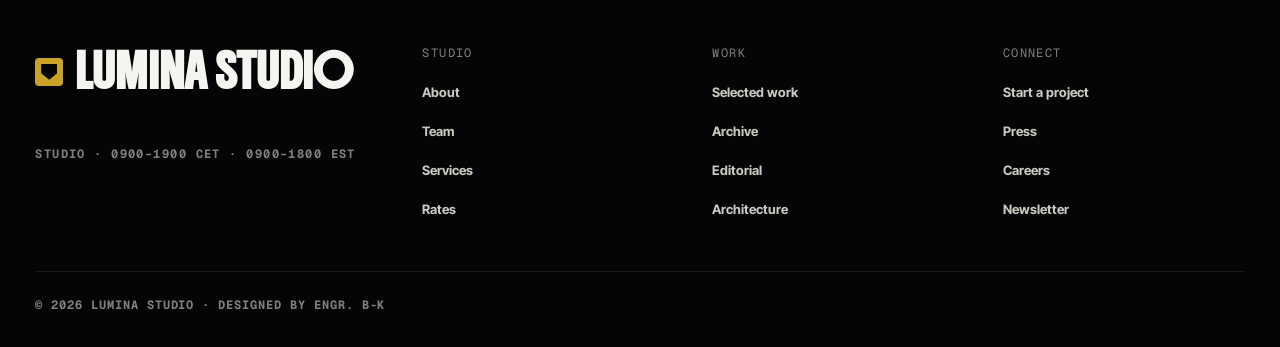
==== commit 8394b179: "updated the index" ====
--- a/index.html
+++ b/index.html
@@ -242,7 +242,7 @@
         </div>
 
         <div class="center-row" style="margin-top: var(--space-7); justify-content: center;">
-          <a class="btn btn--ghost btn--lg" href="work.html">All projects · 145
+          <a class="btn btn--ghost btn--lg" href="work.html">All the projects · 145
             <svg class="arrow" width="14" height="10" viewBox="0 0 14 10" fill="none" aria-hidden="true"><path d="M1 5h12m0 0L9 1m4 4L9 9" stroke="currentColor" stroke-width="1.6" stroke-linecap="round" stroke-linejoin="round"/></svg>
           </a>
         </div>
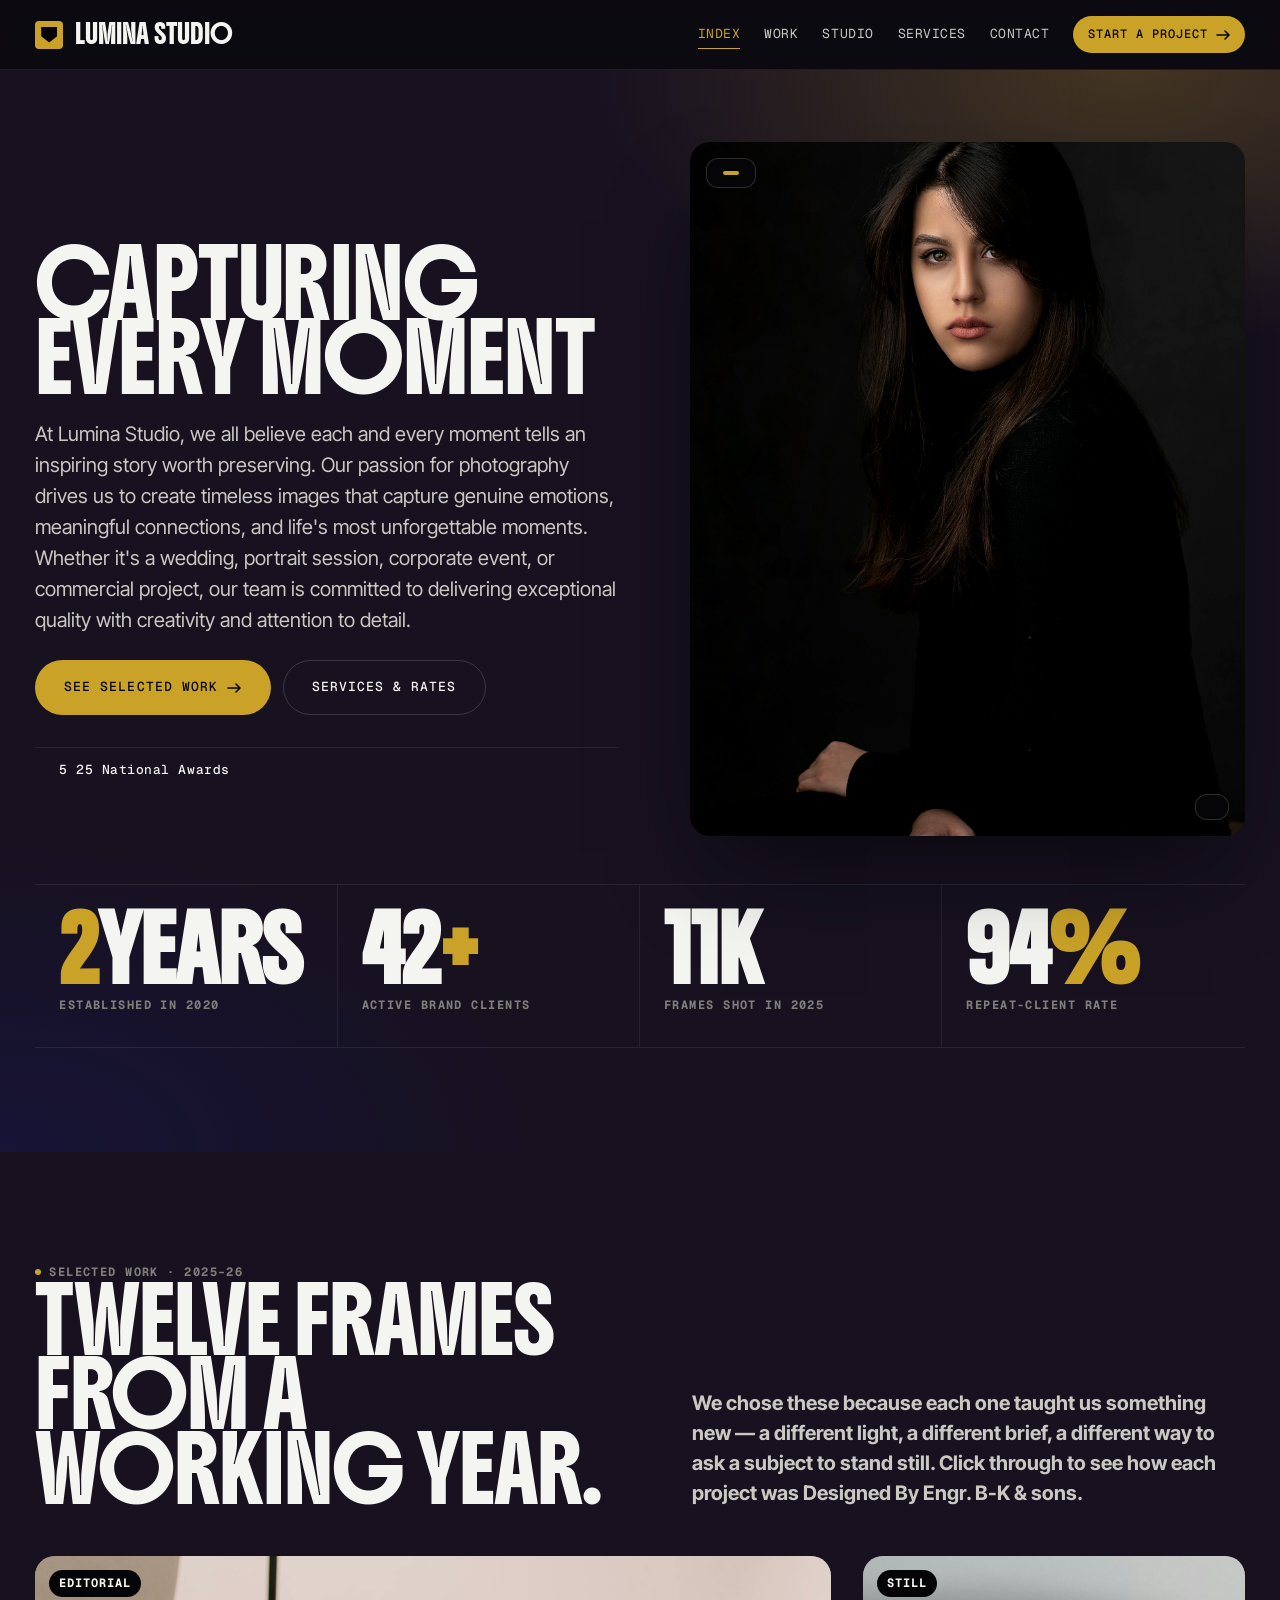
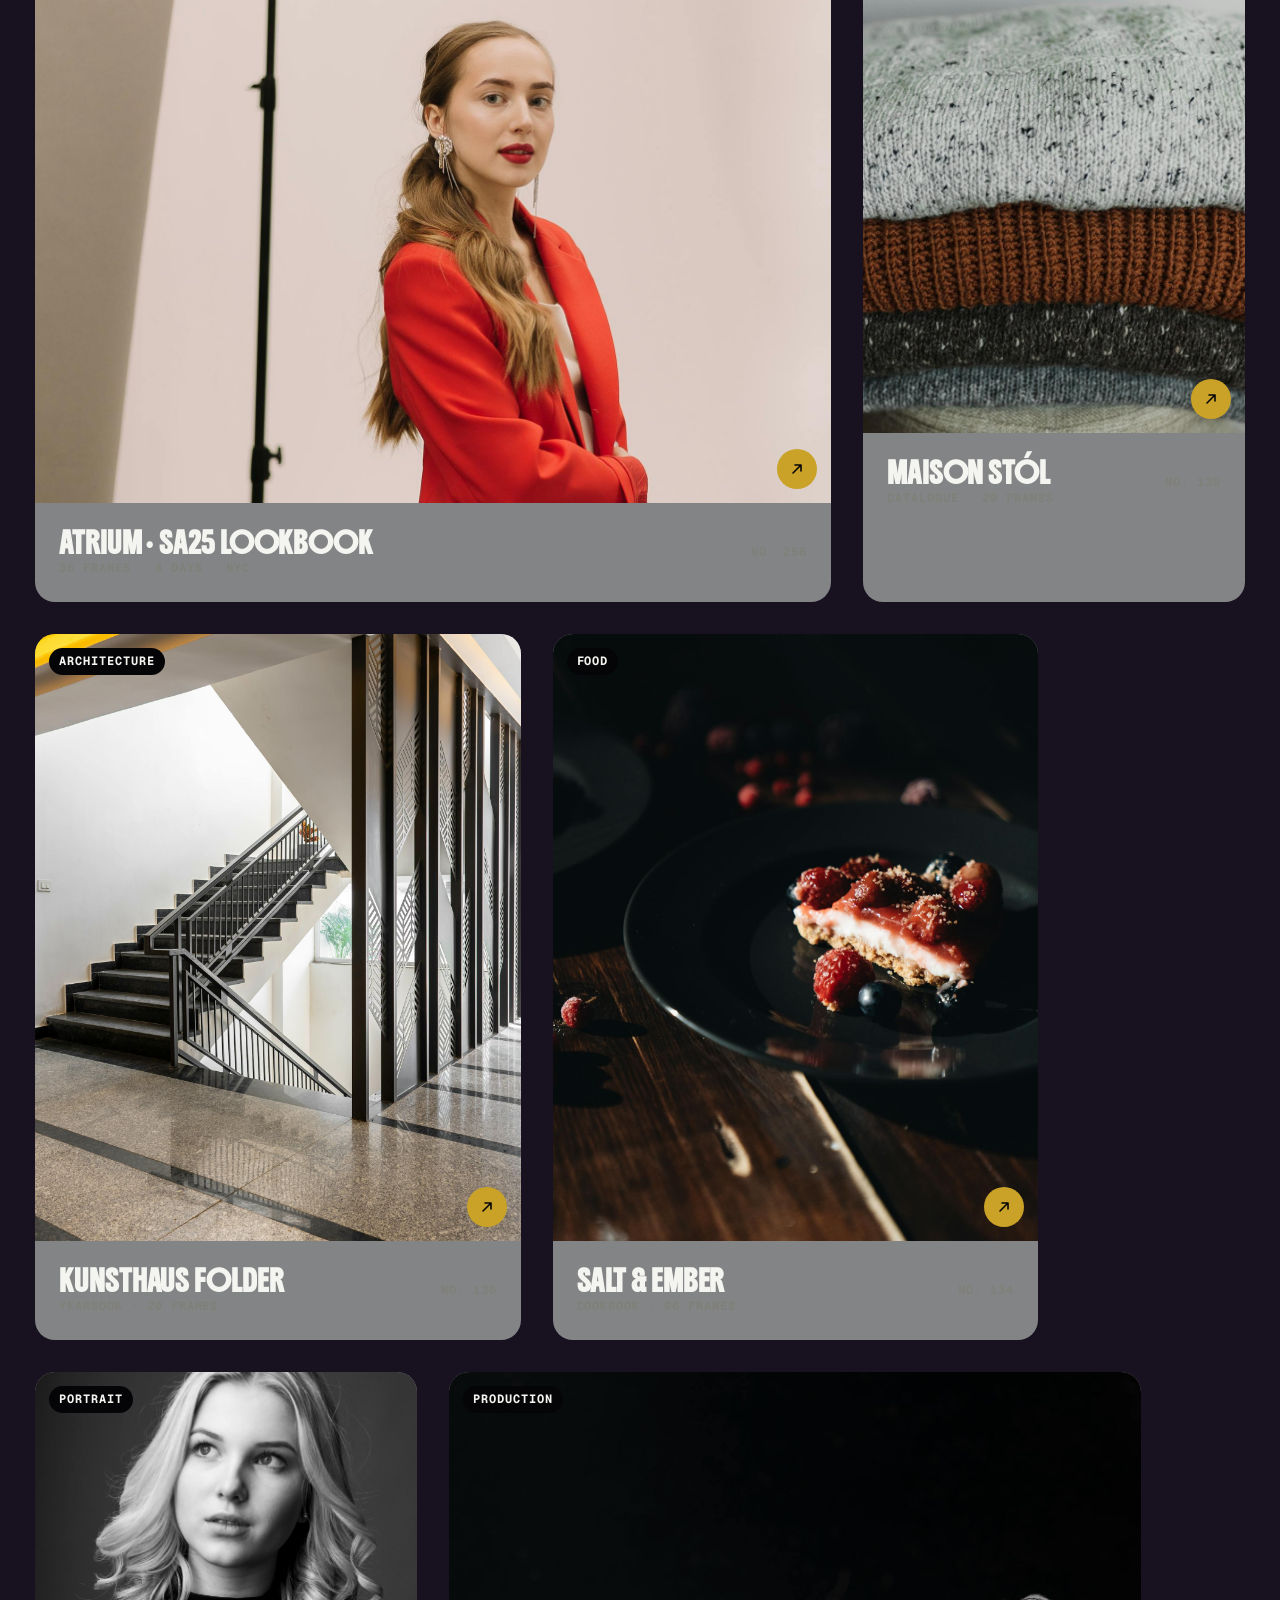
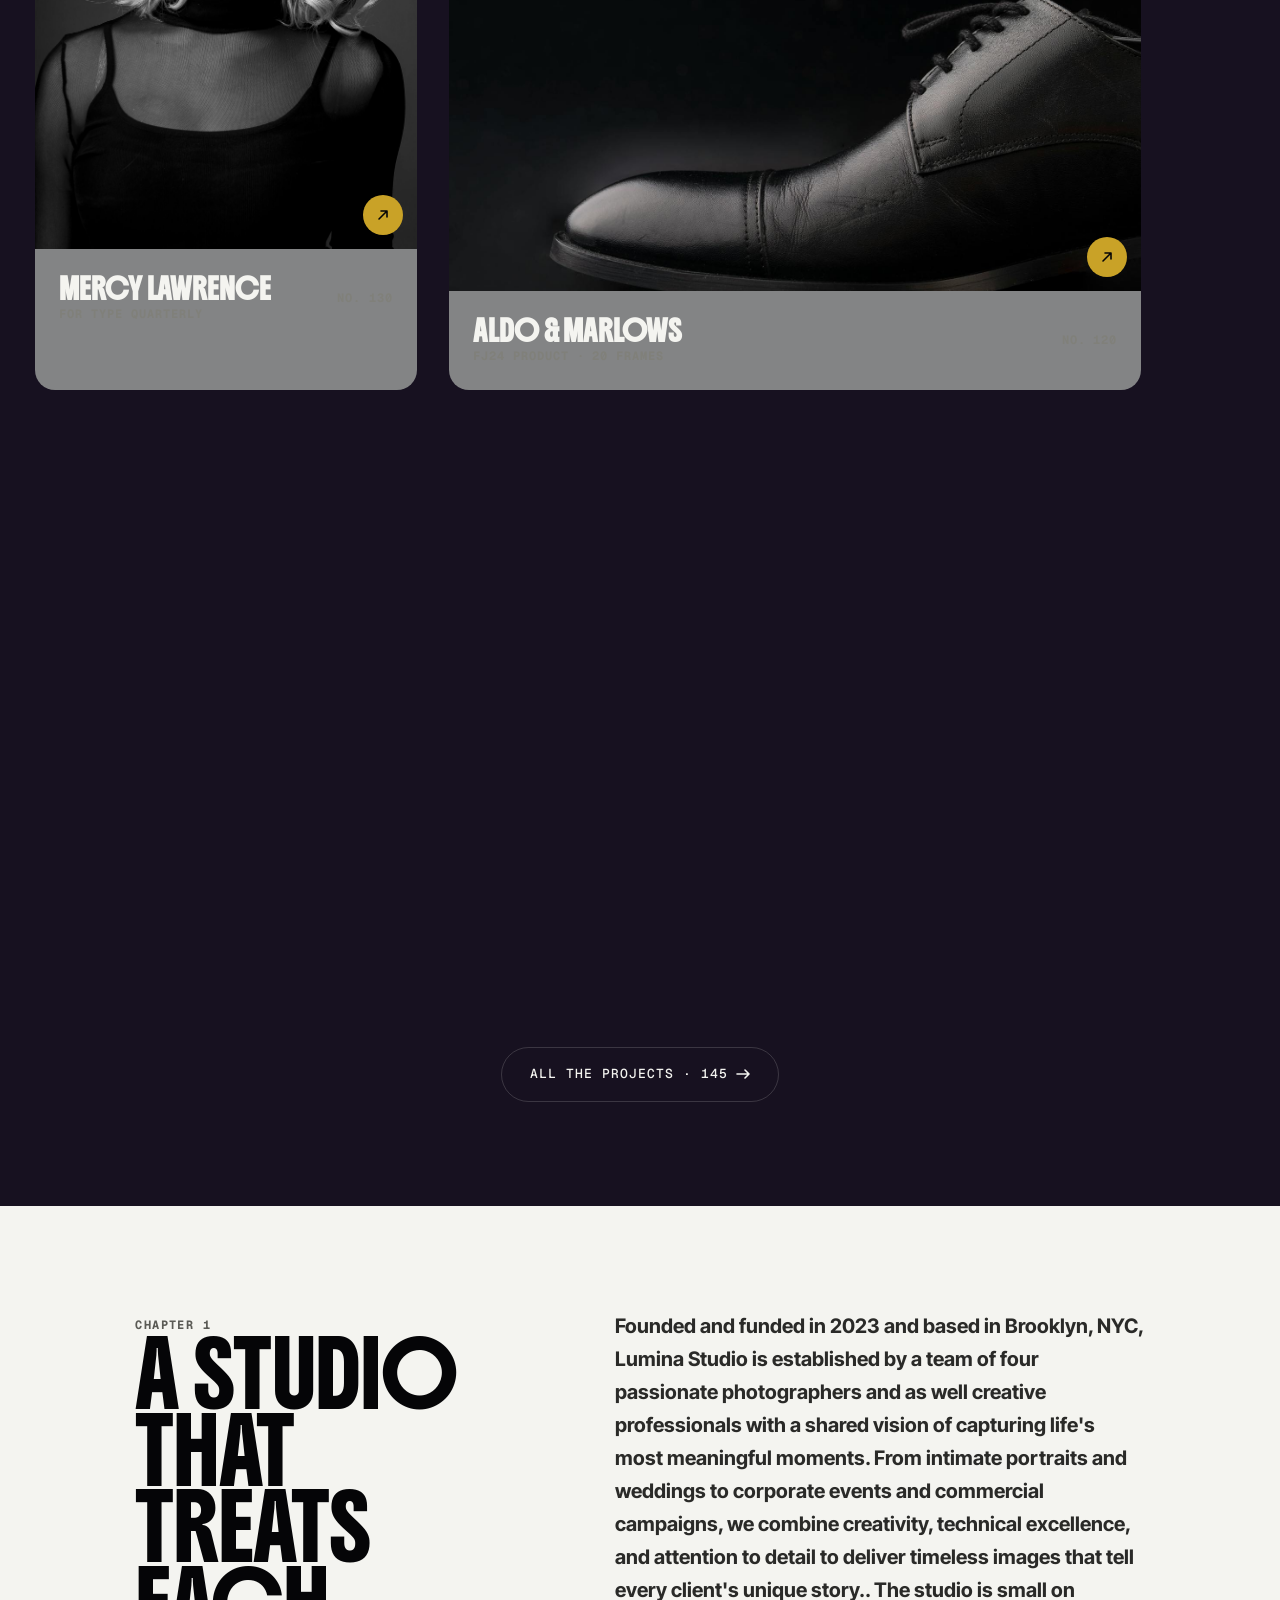
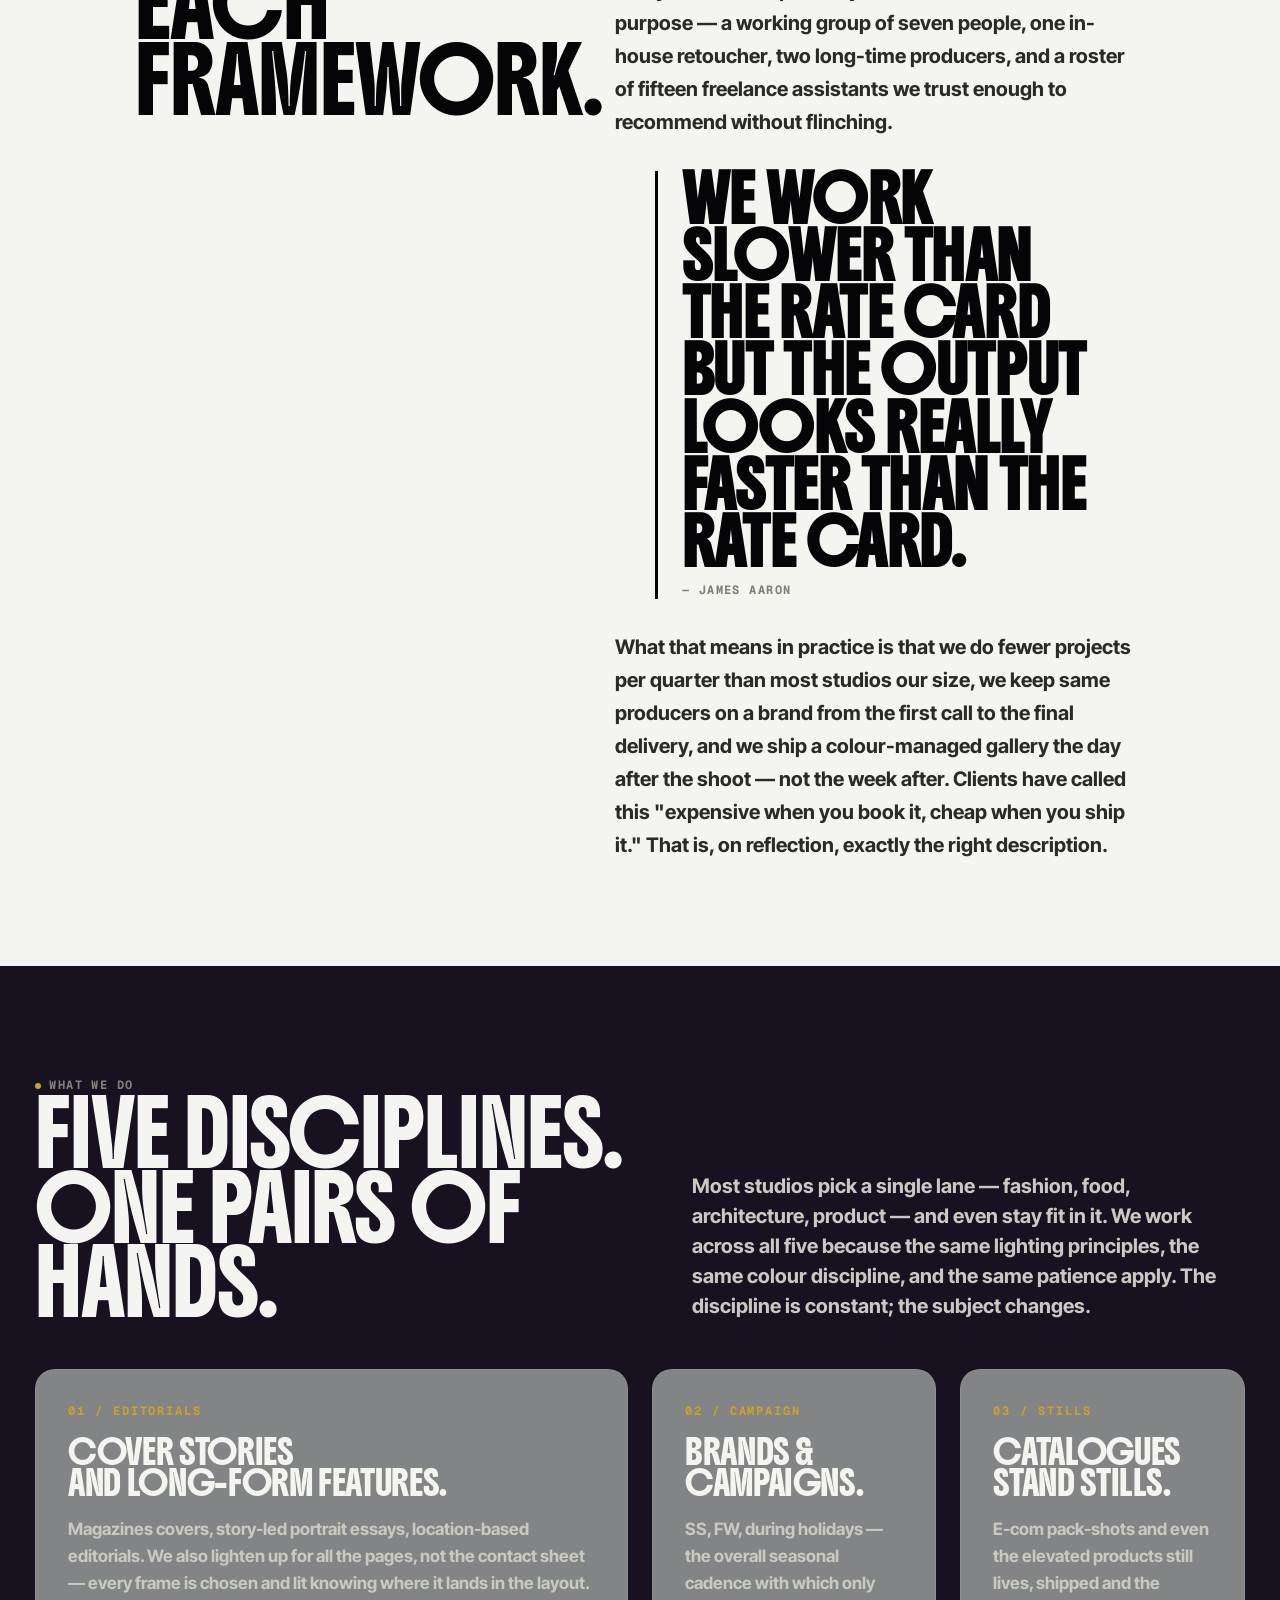
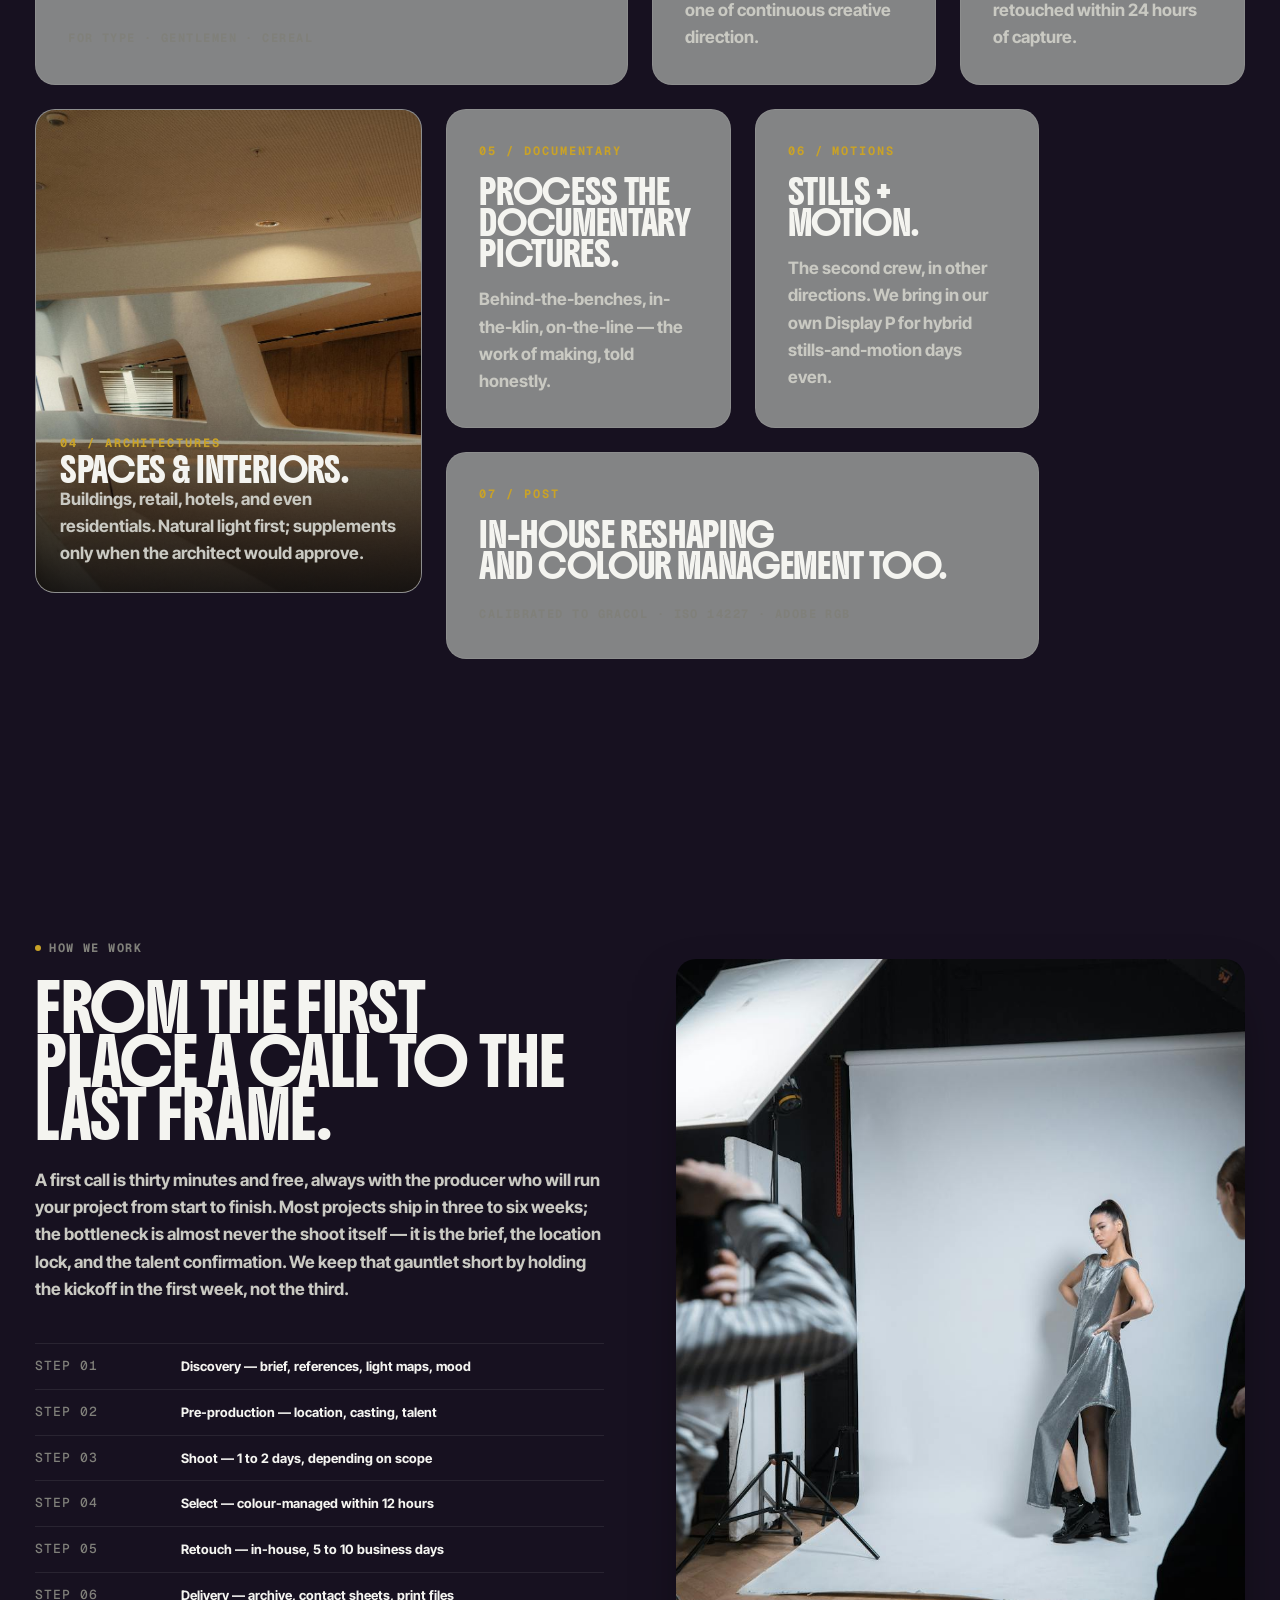
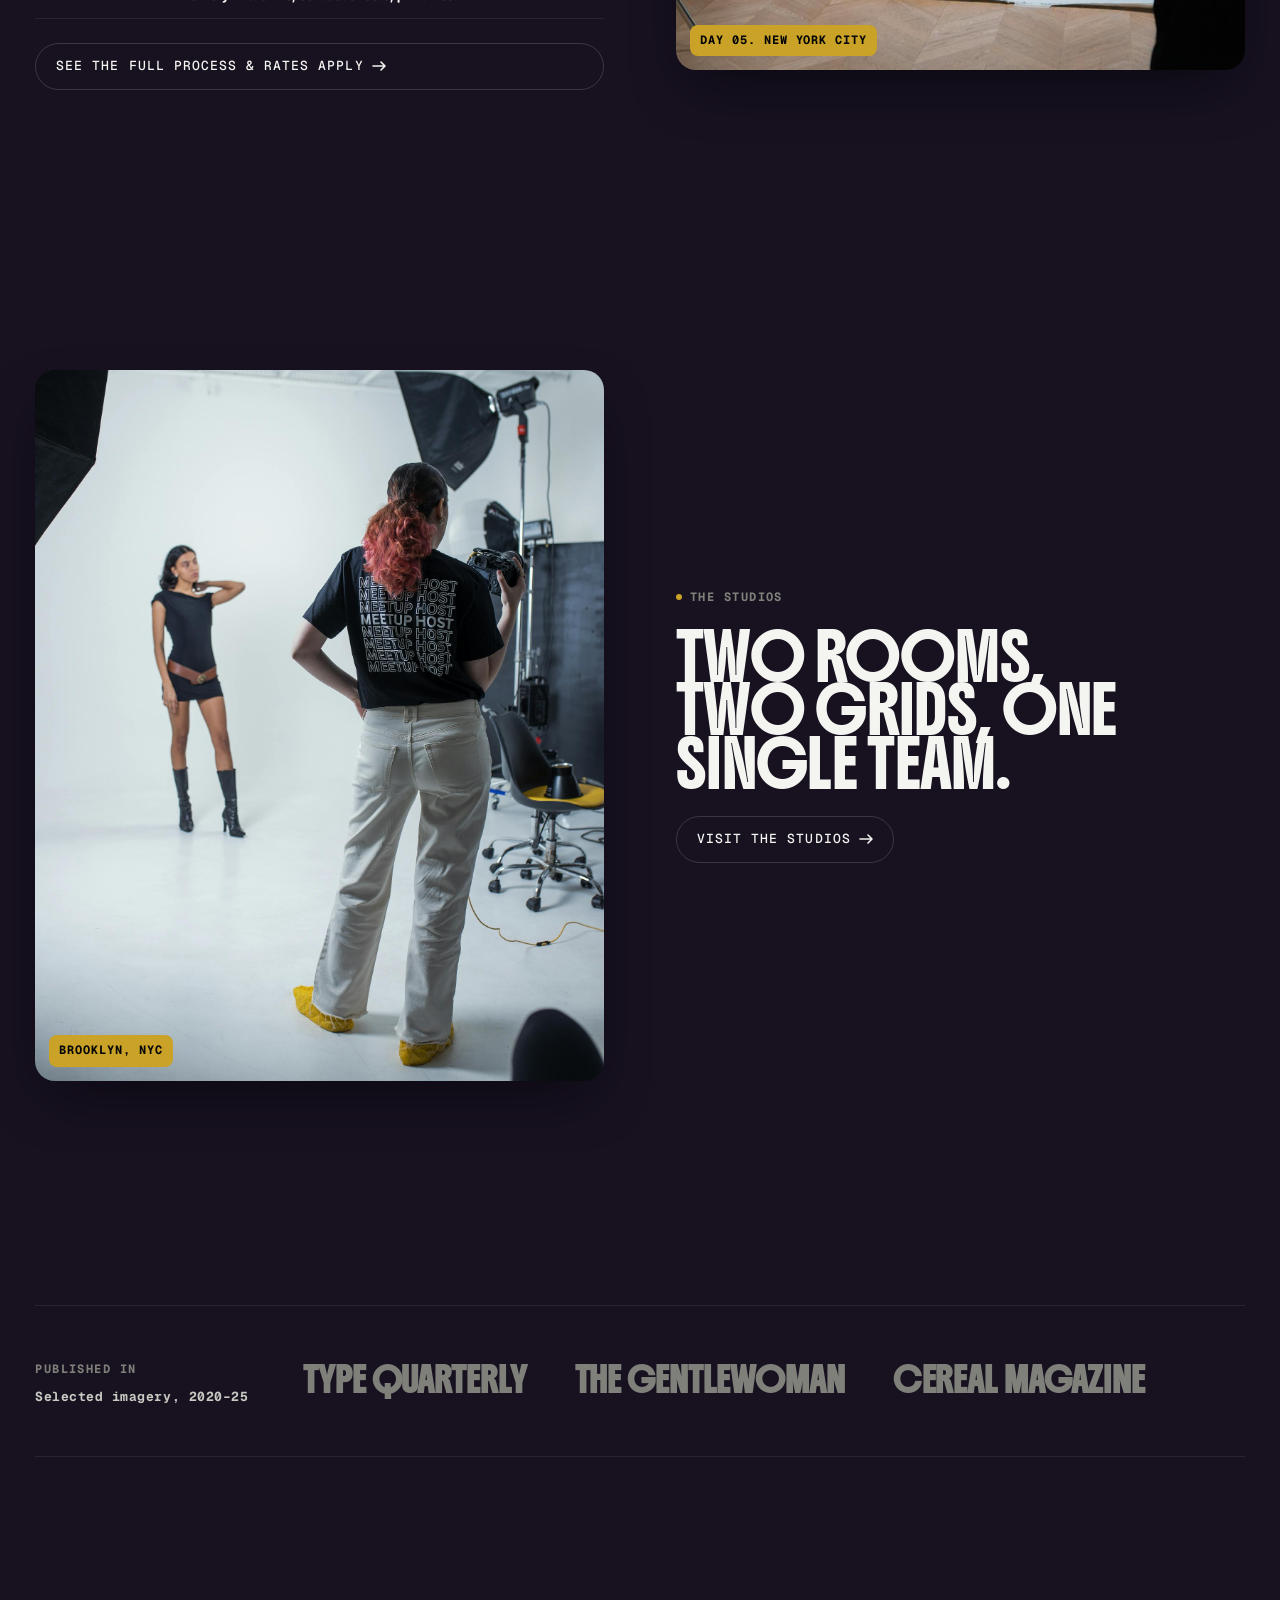
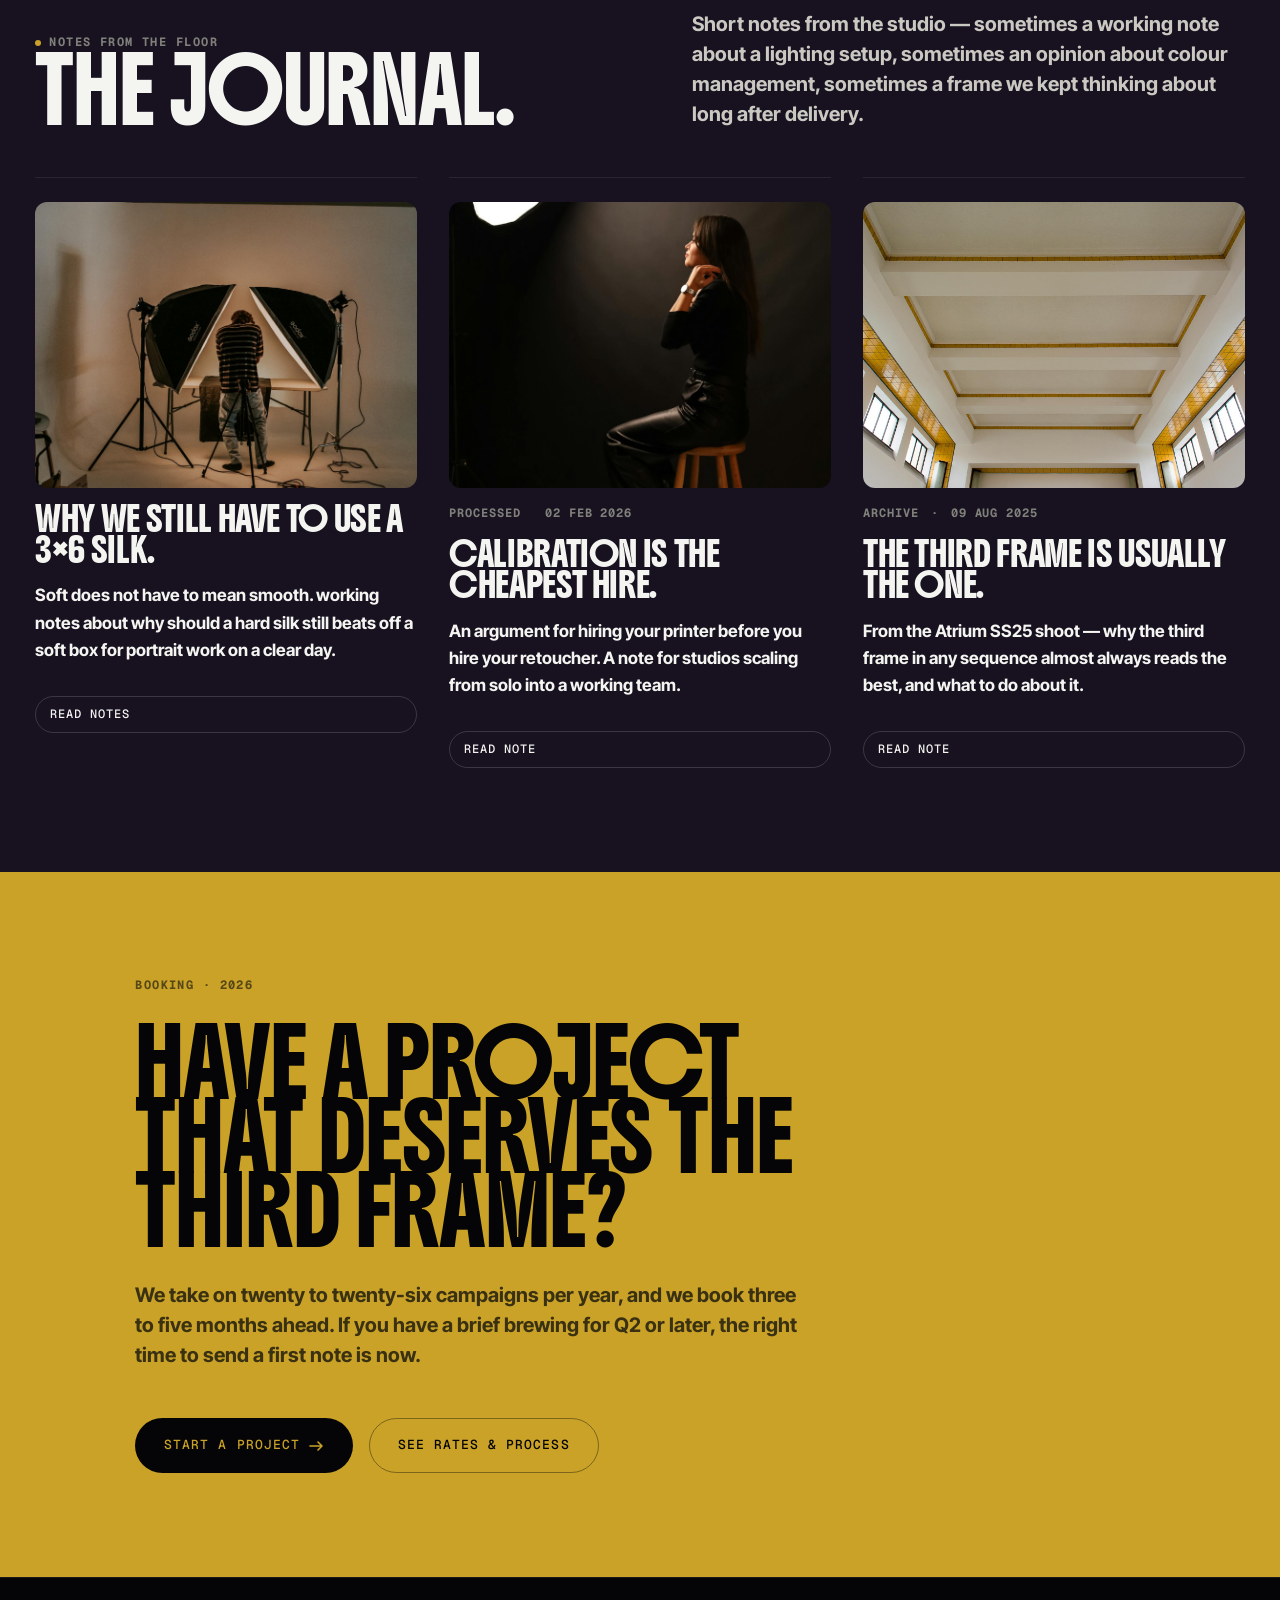
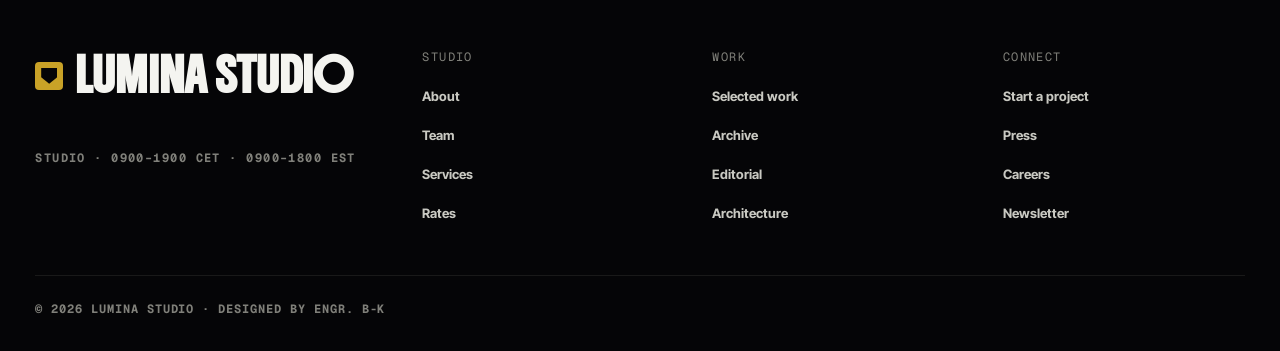
==== commit 8d054702: "updated the index" ====
--- a/index.html
+++ b/index.html
@@ -317,7 +317,7 @@
 
           <article class="cap-card cap-card--std">
             <span class="cap-num">05 / Documentary</span>
-            <h3>Process the documentary.</h3>
+            <h3>Process the documentary pictures.</h3>
             <p>Behind-the-benches, in-the-klin, on-the-line — the work of making, told honestly.</p>
           </article>
 
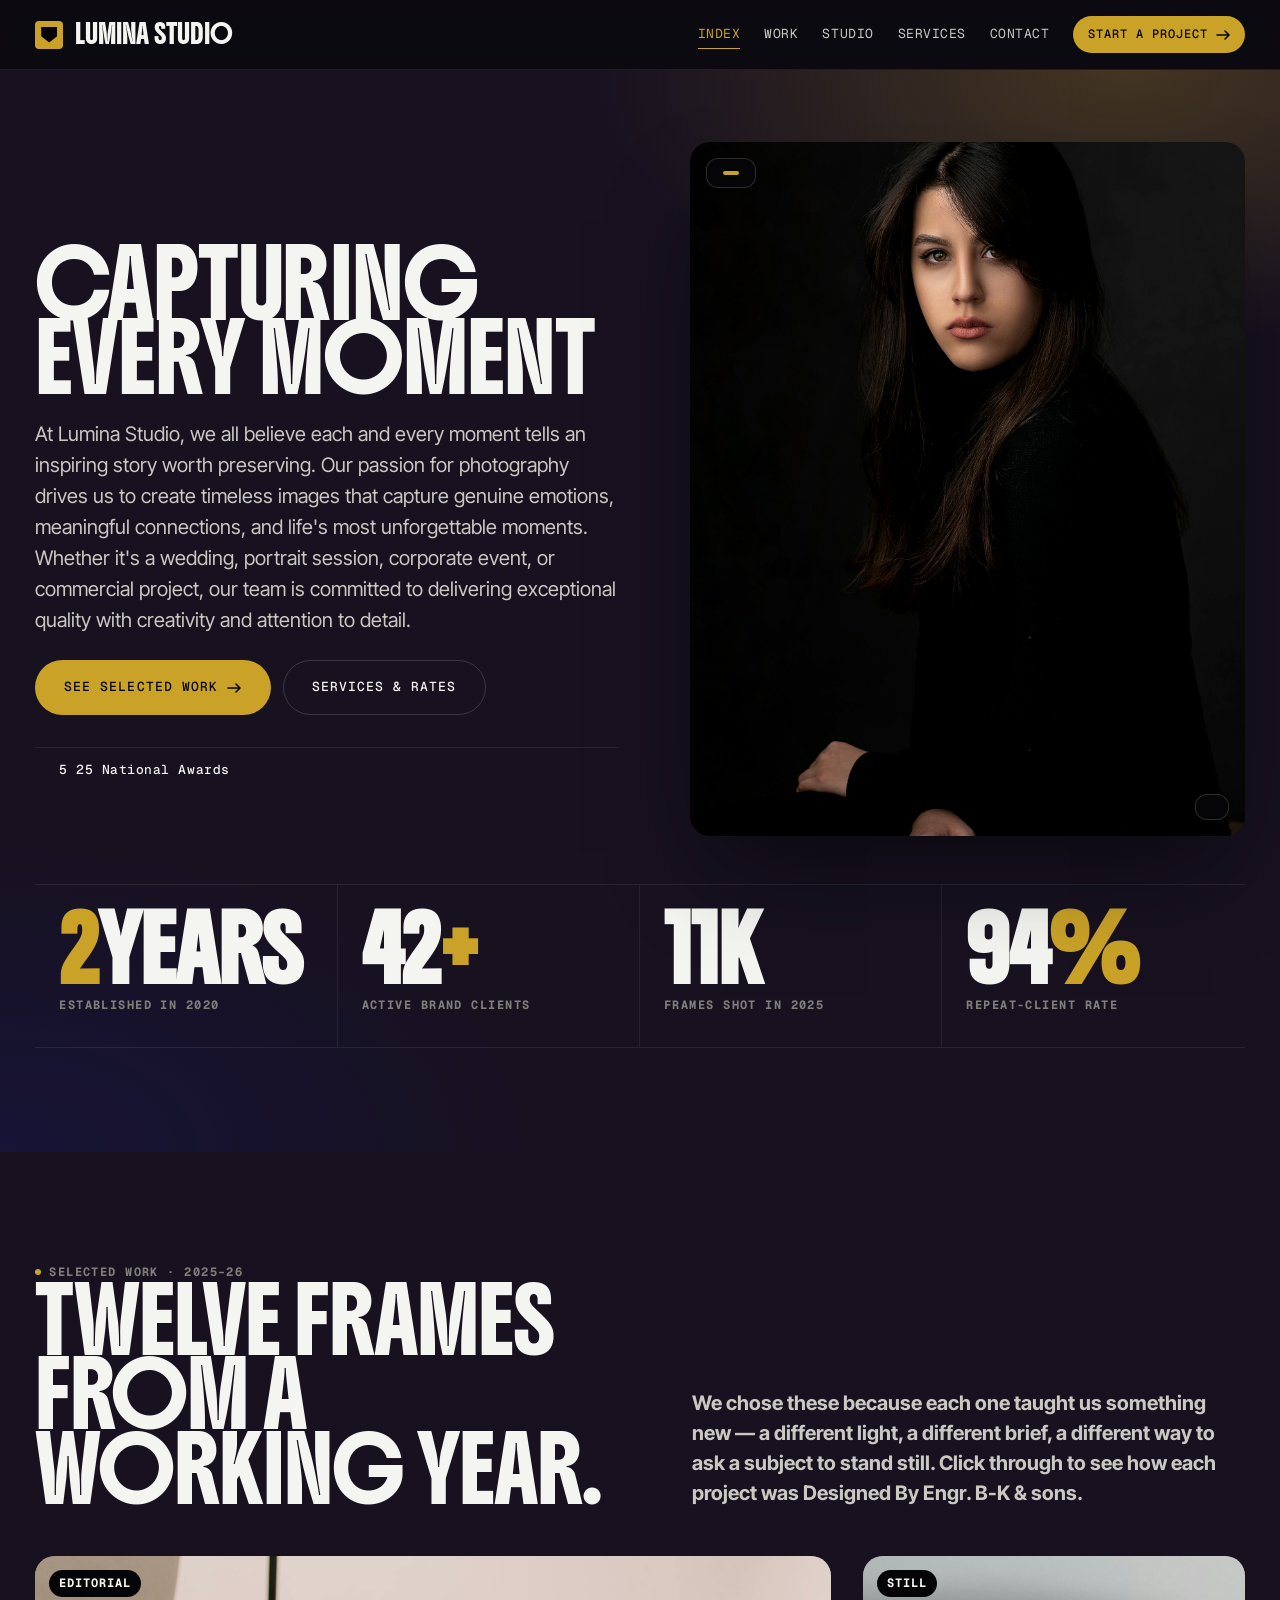
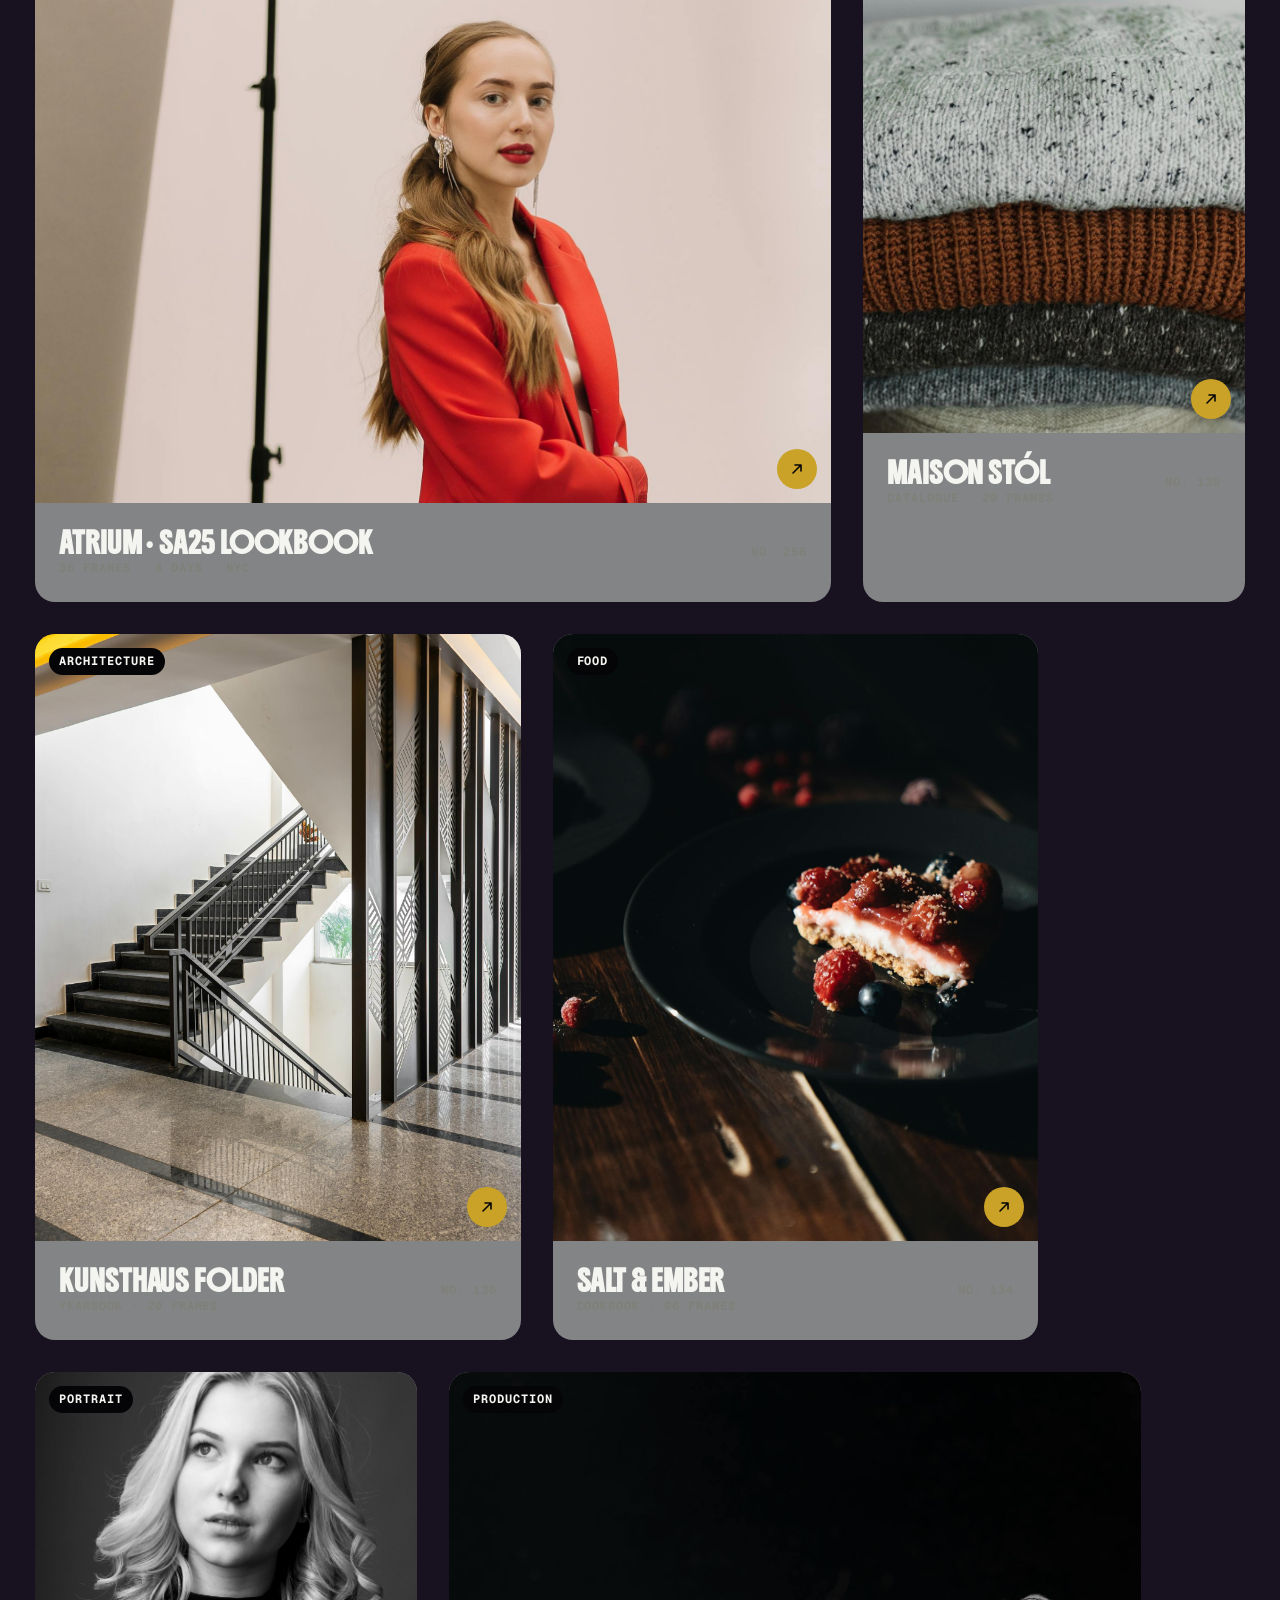
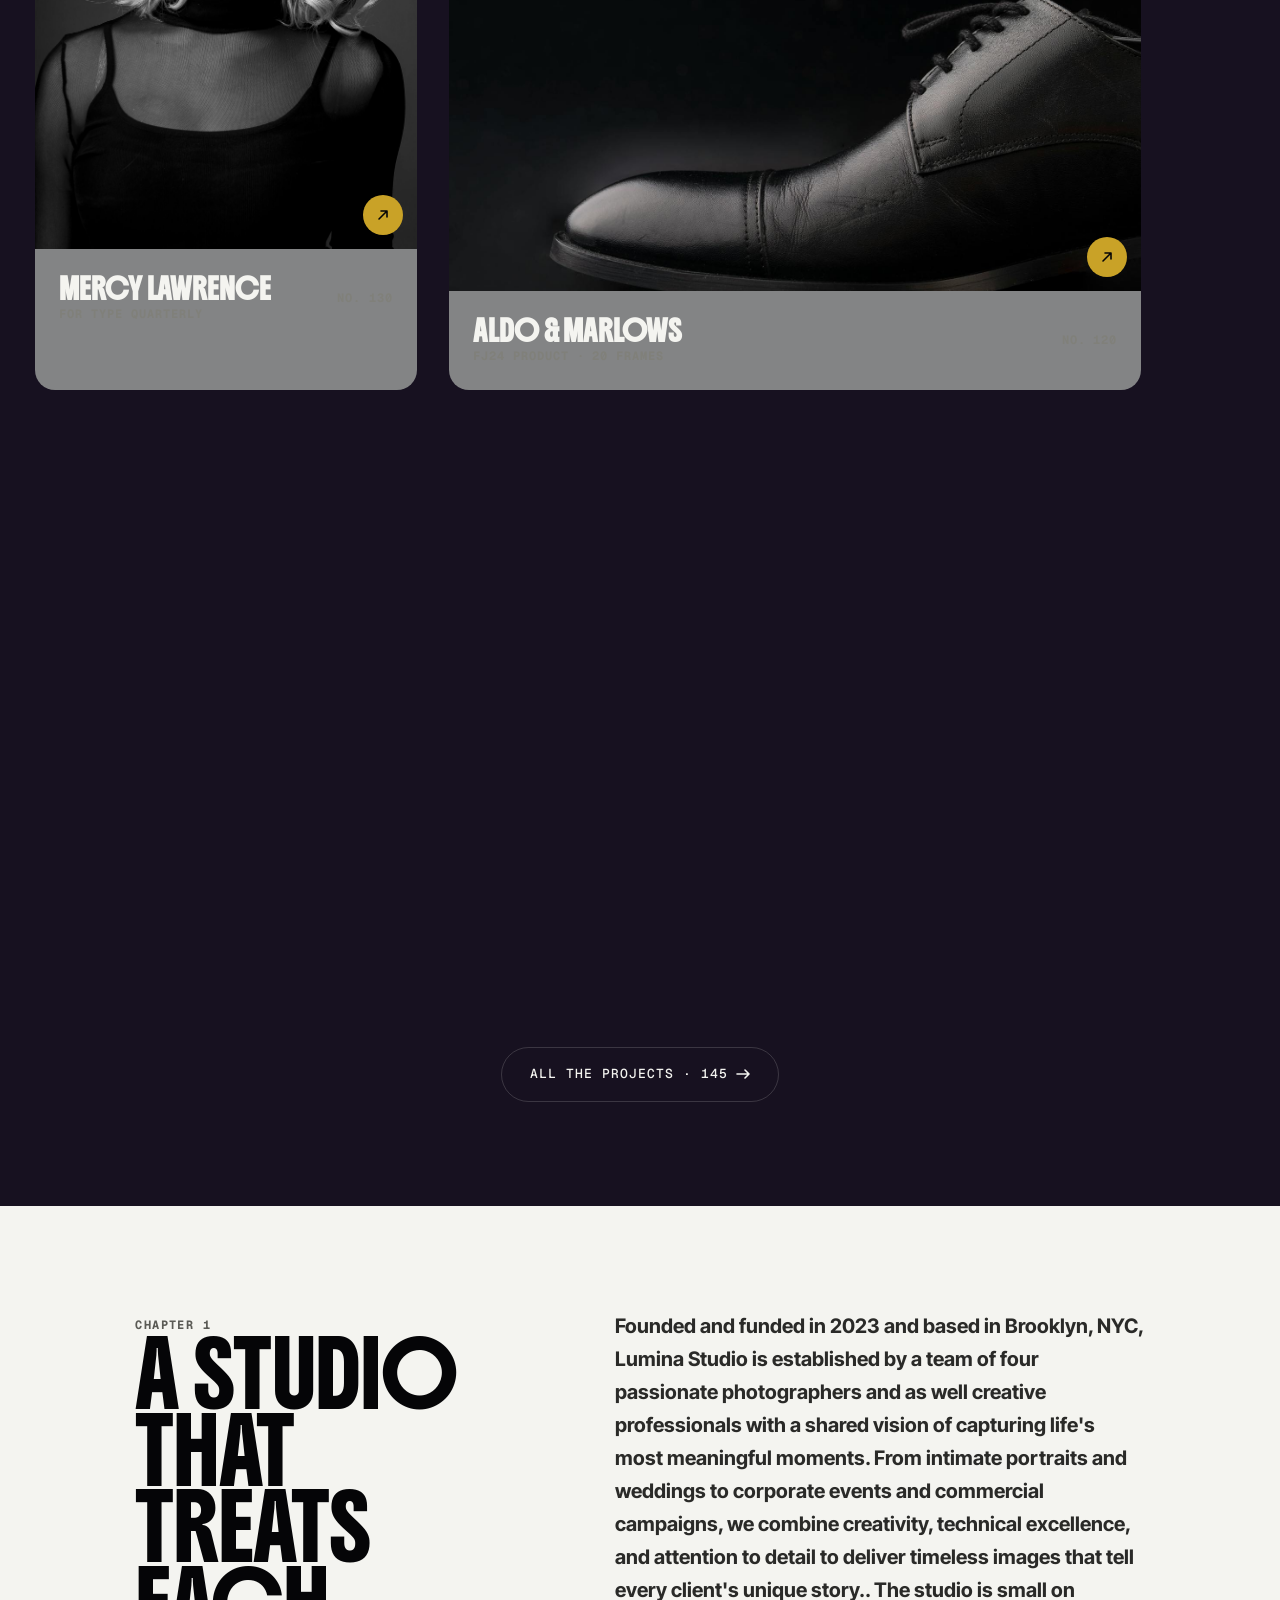
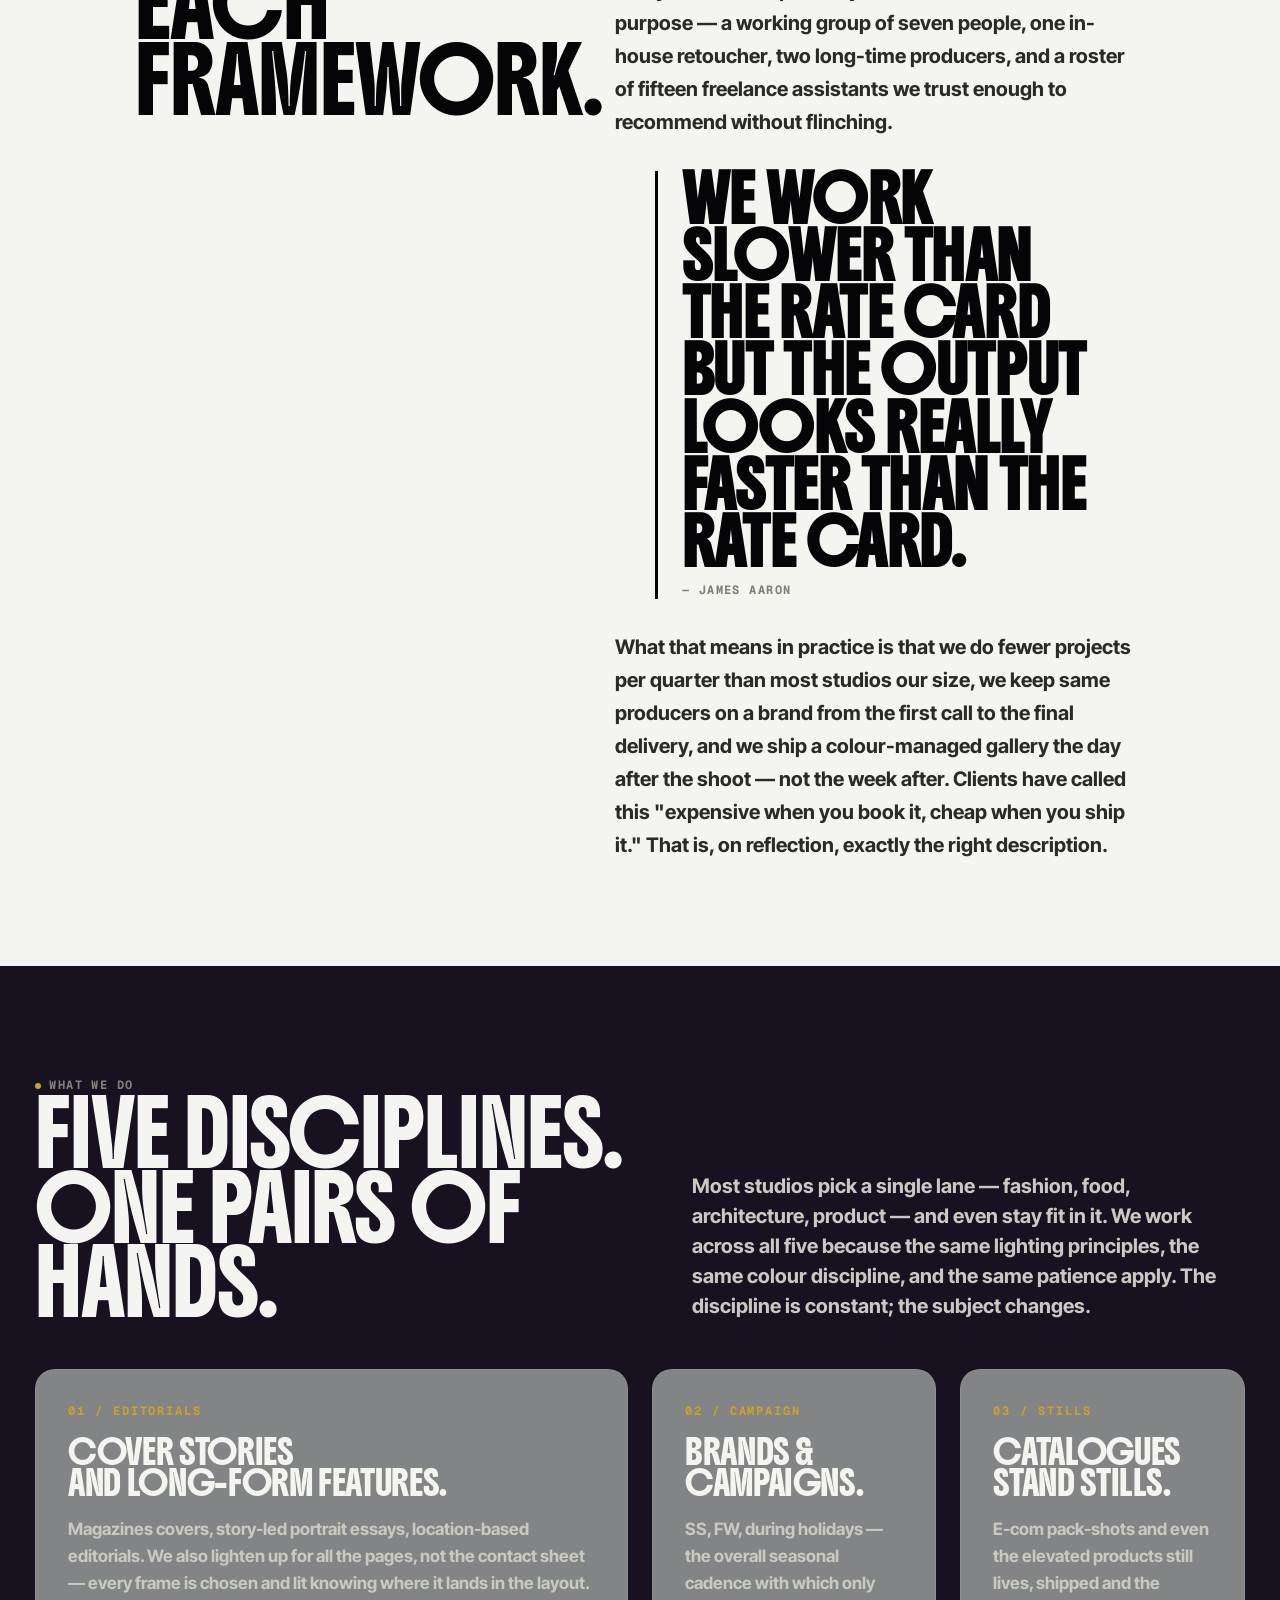
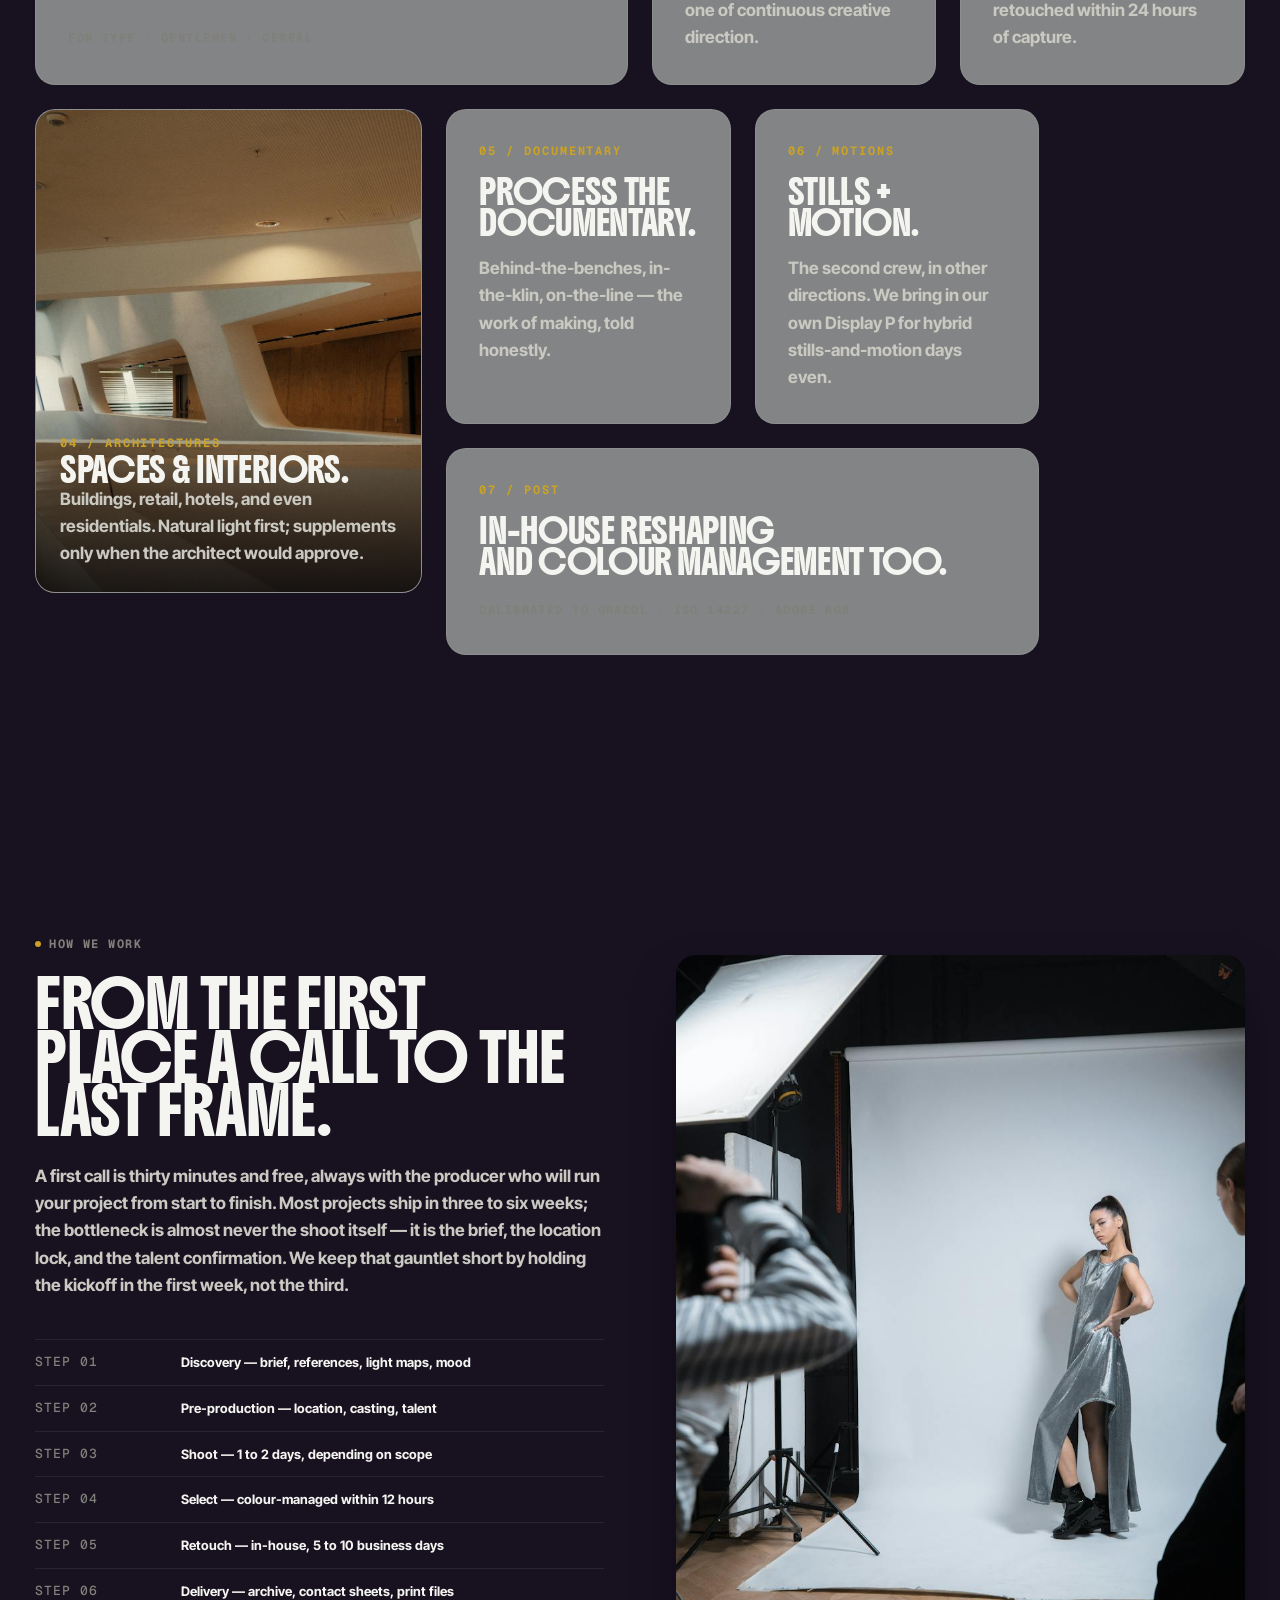
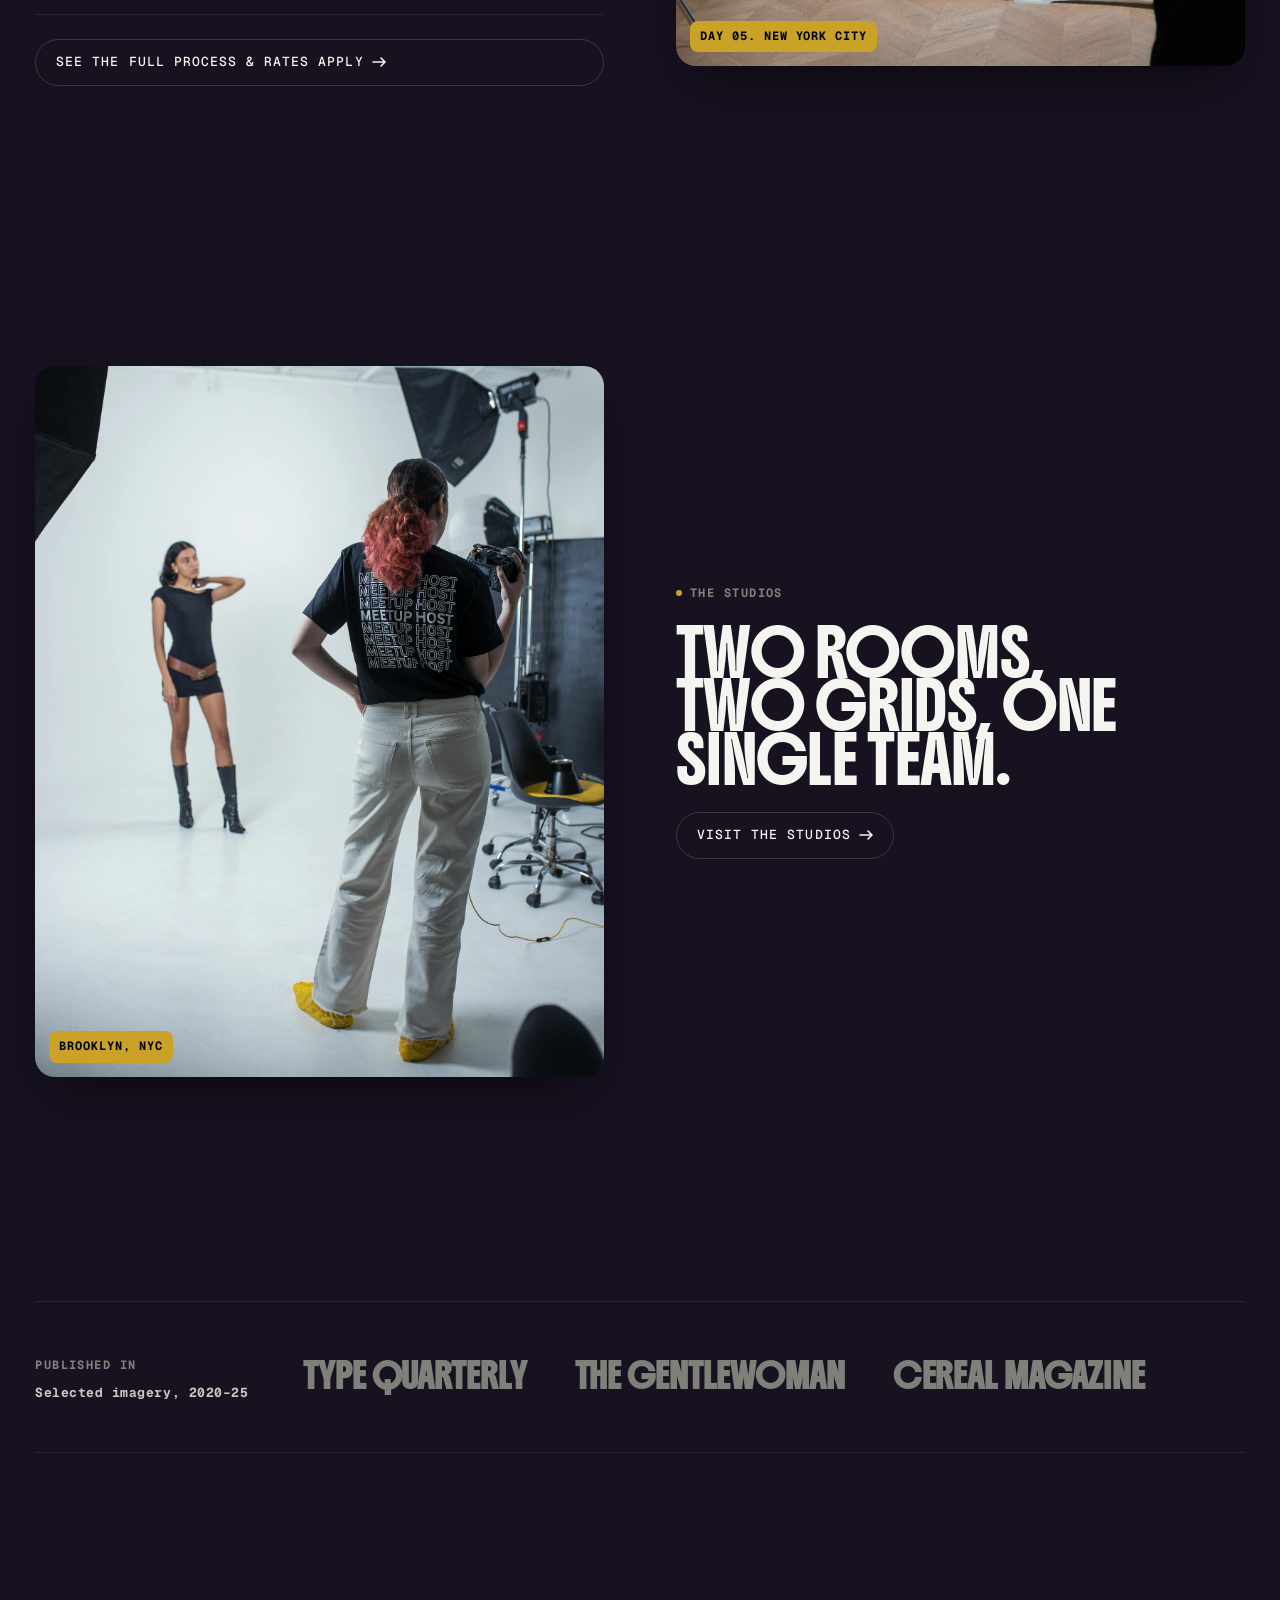
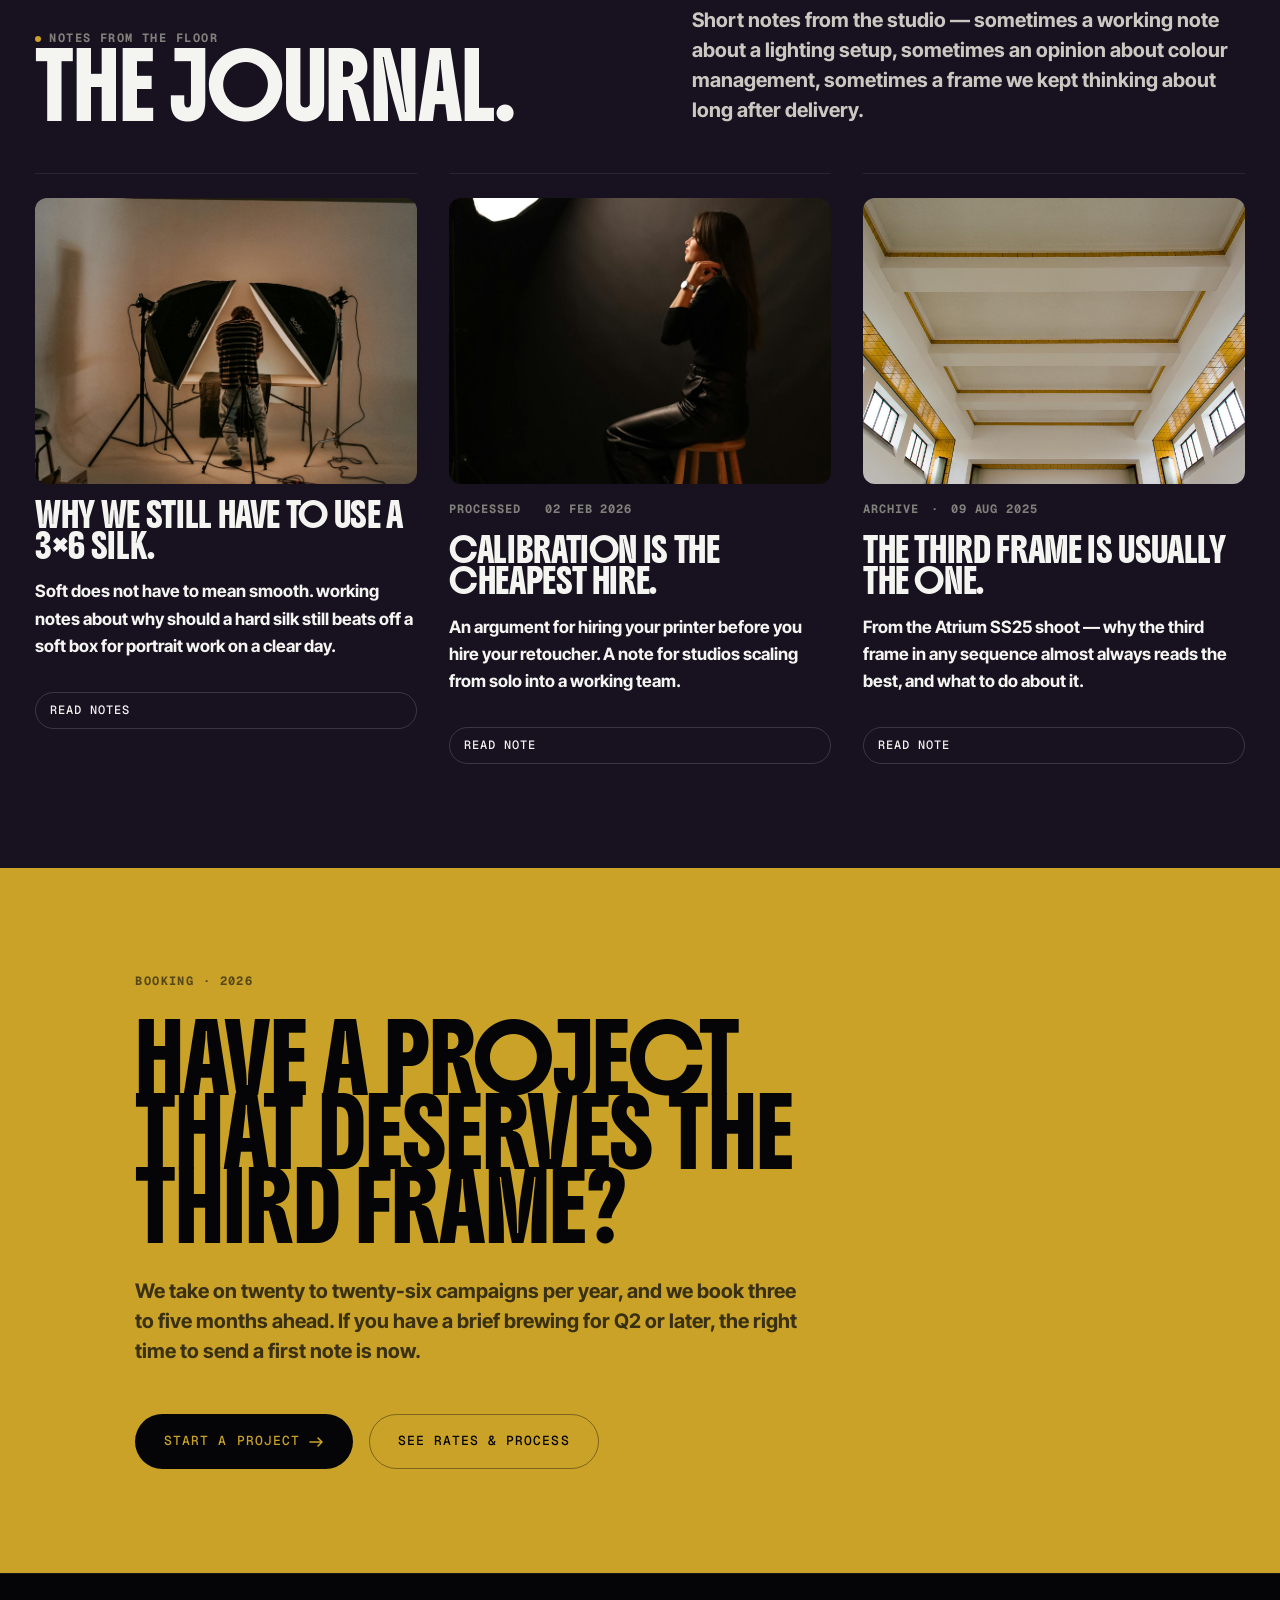
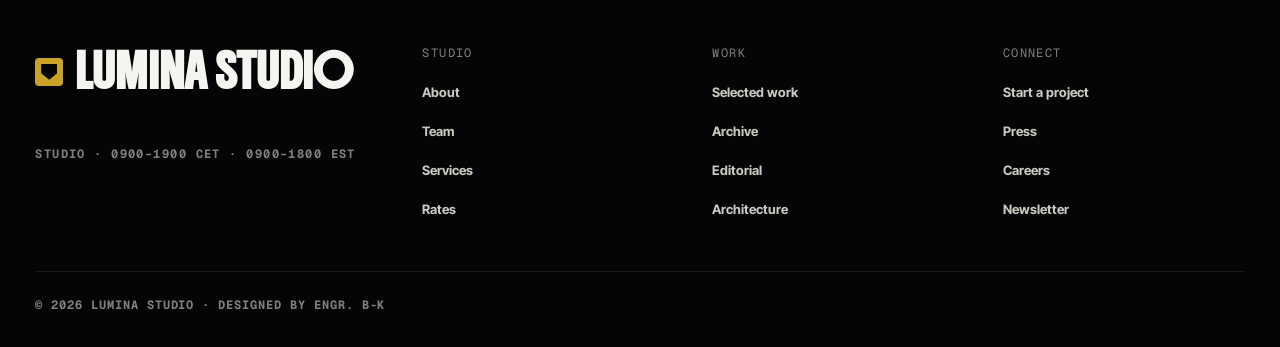
==== commit 069bf214: "updated the index" ====
--- a/index.html
+++ b/index.html
@@ -317,7 +317,7 @@
 
           <article class="cap-card cap-card--std">
             <span class="cap-num">05 / Documentary</span>
-            <h3>Process the documentary pictures.</h3>
+            <h3>Process the documentary.</h3>
             <p>Behind-the-benches, in-the-klin, on-the-line — the work of making, told honestly.</p>
           </article>
 
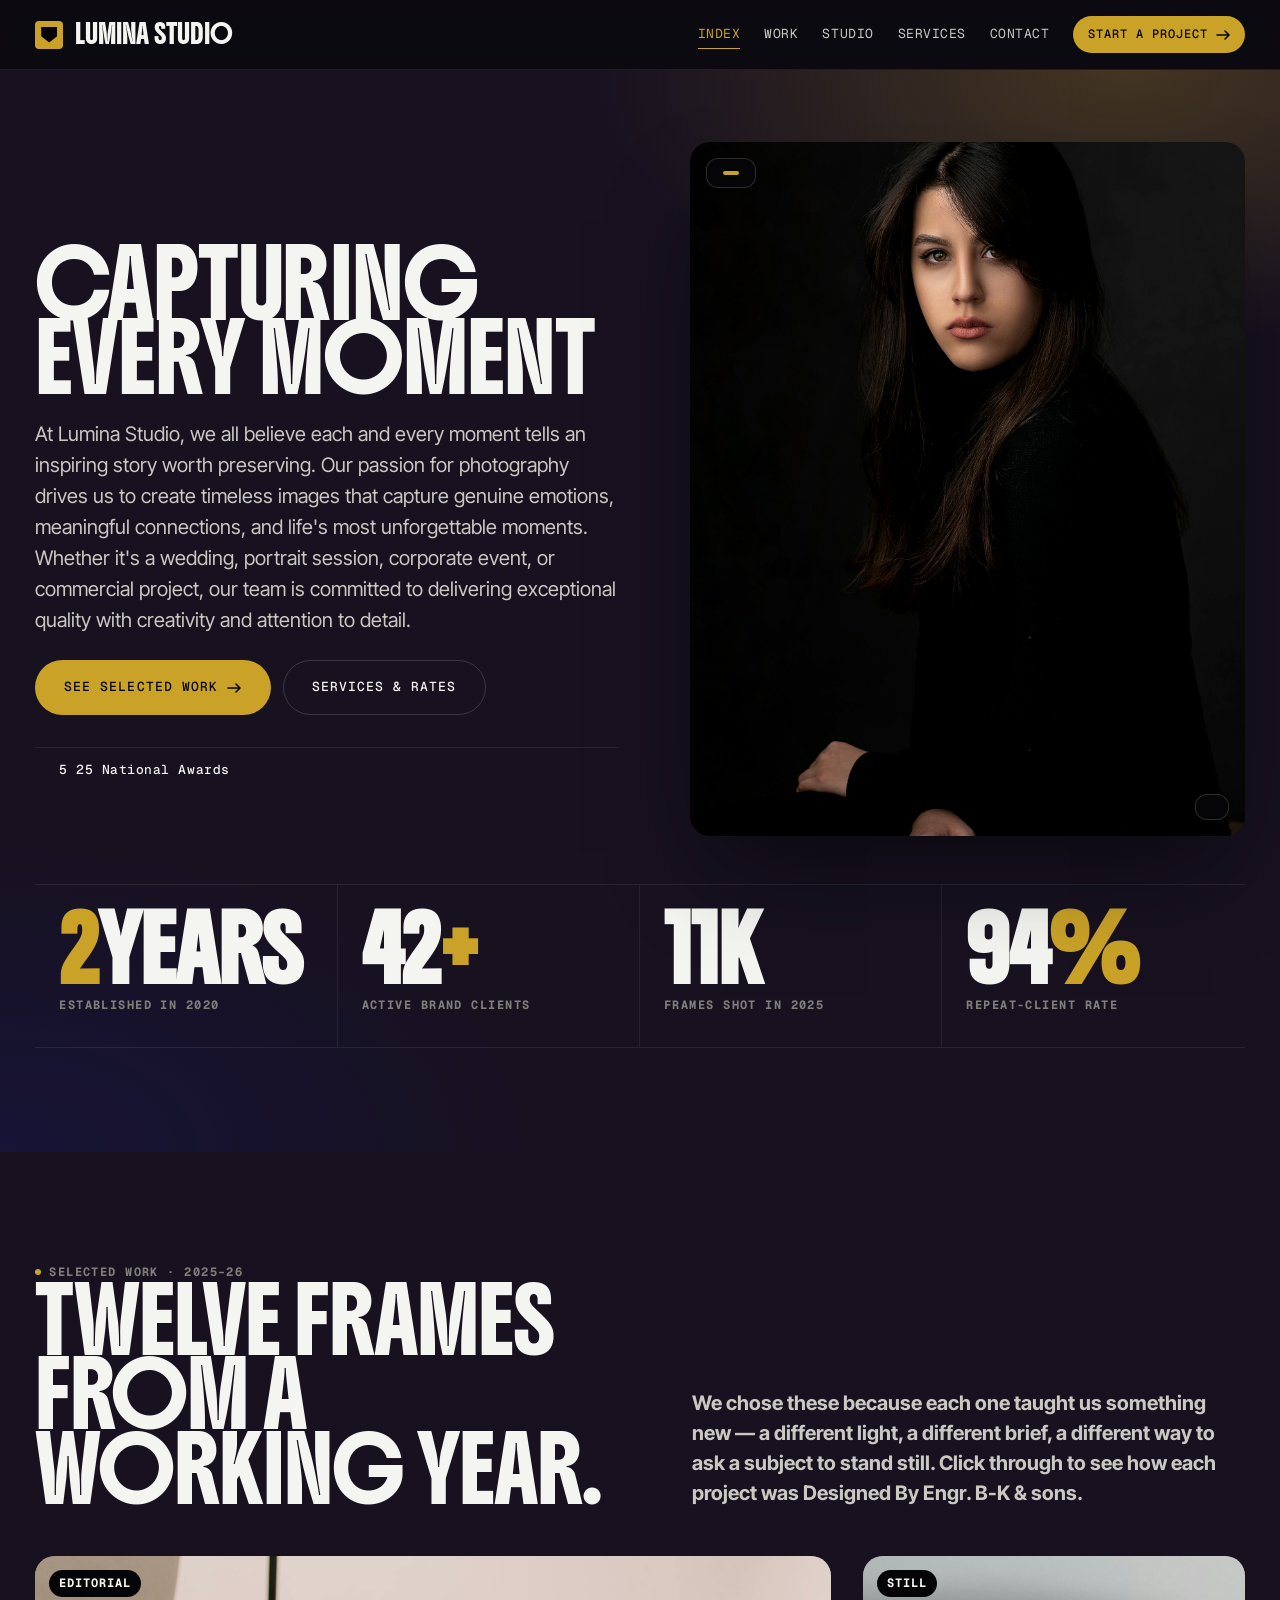
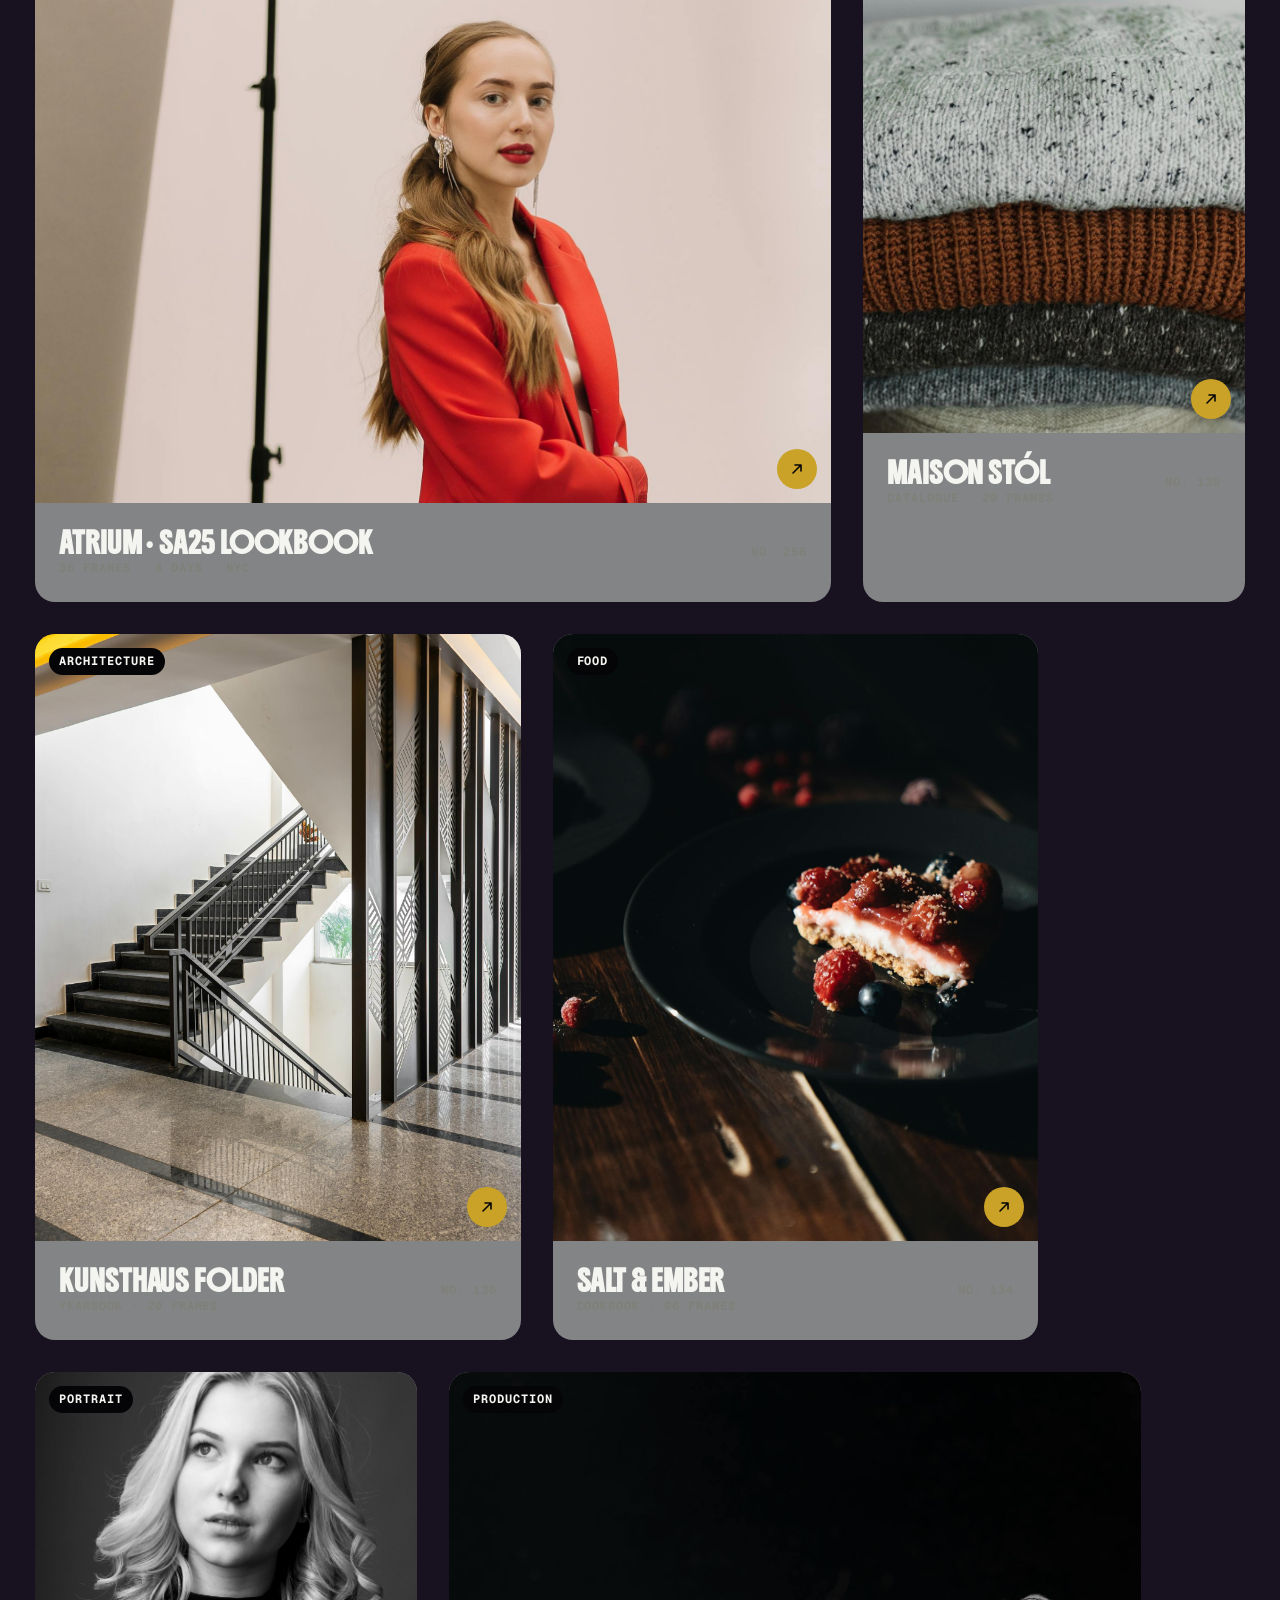
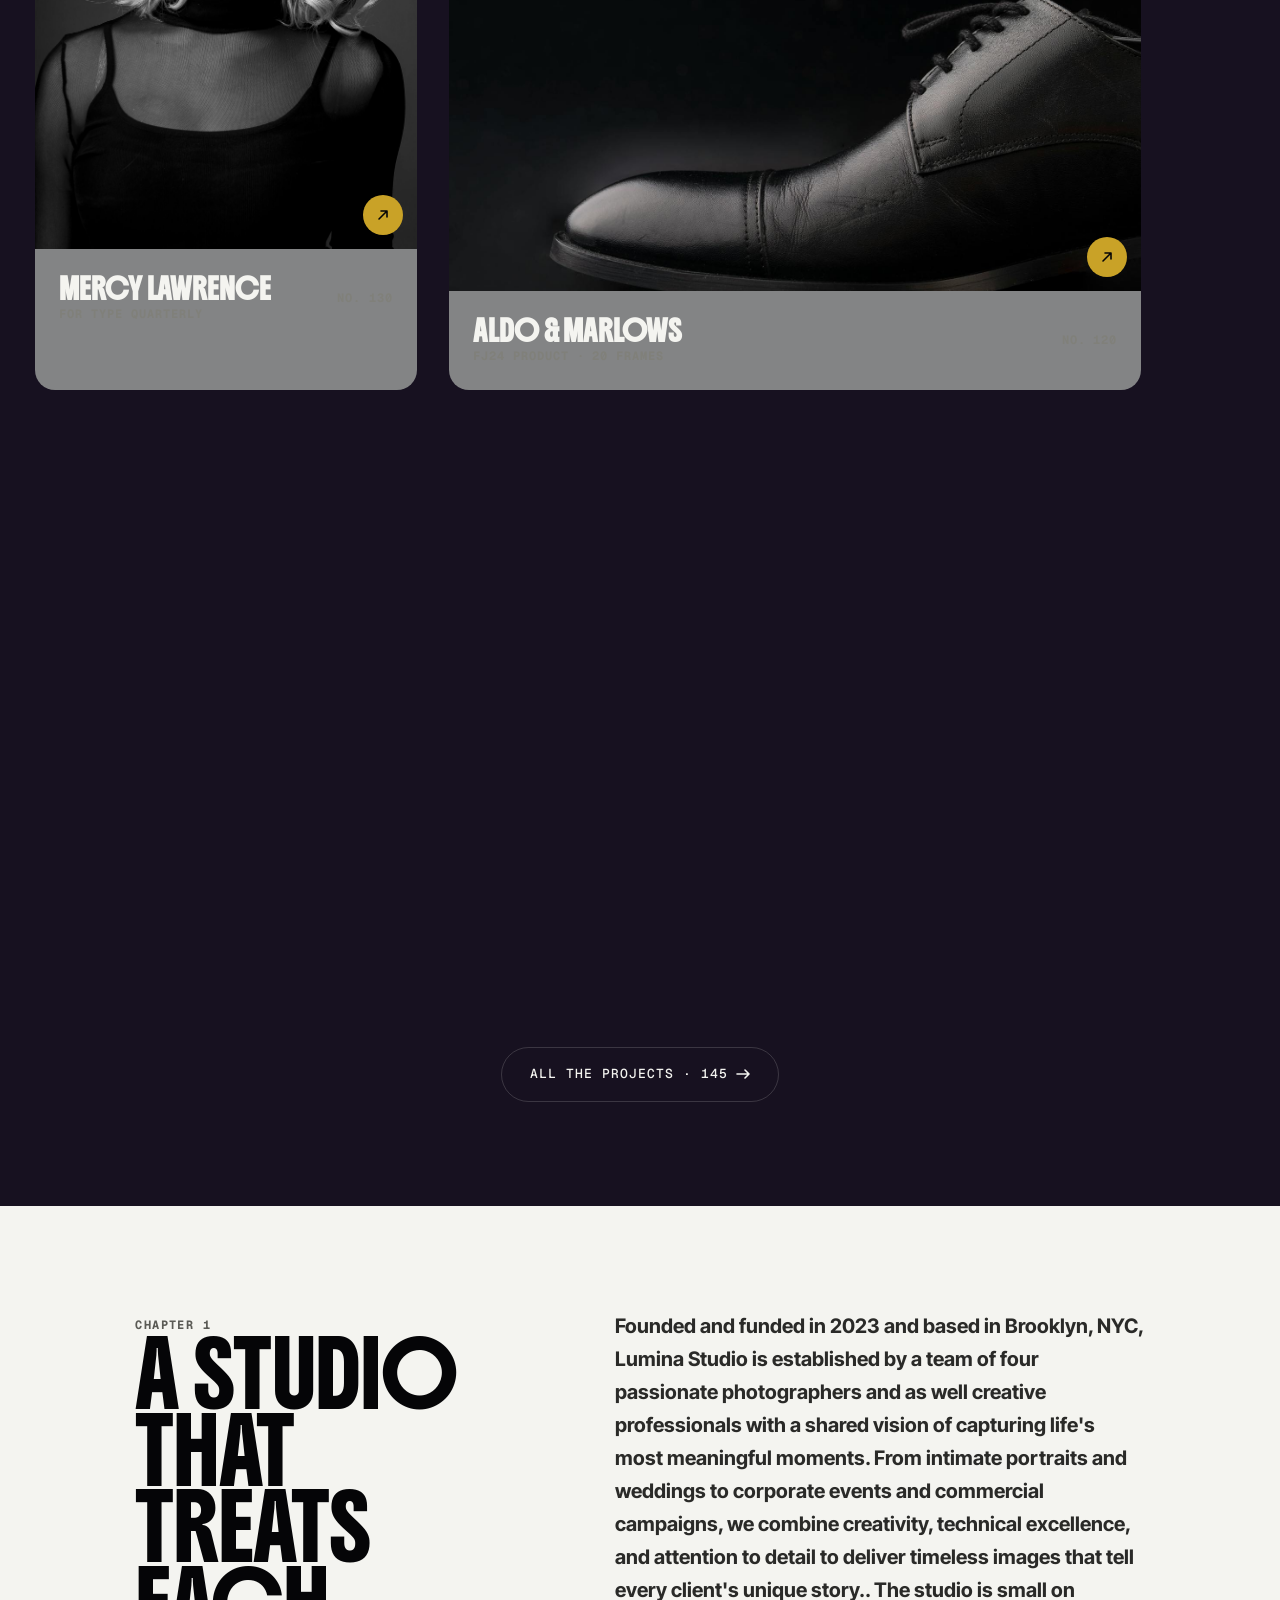
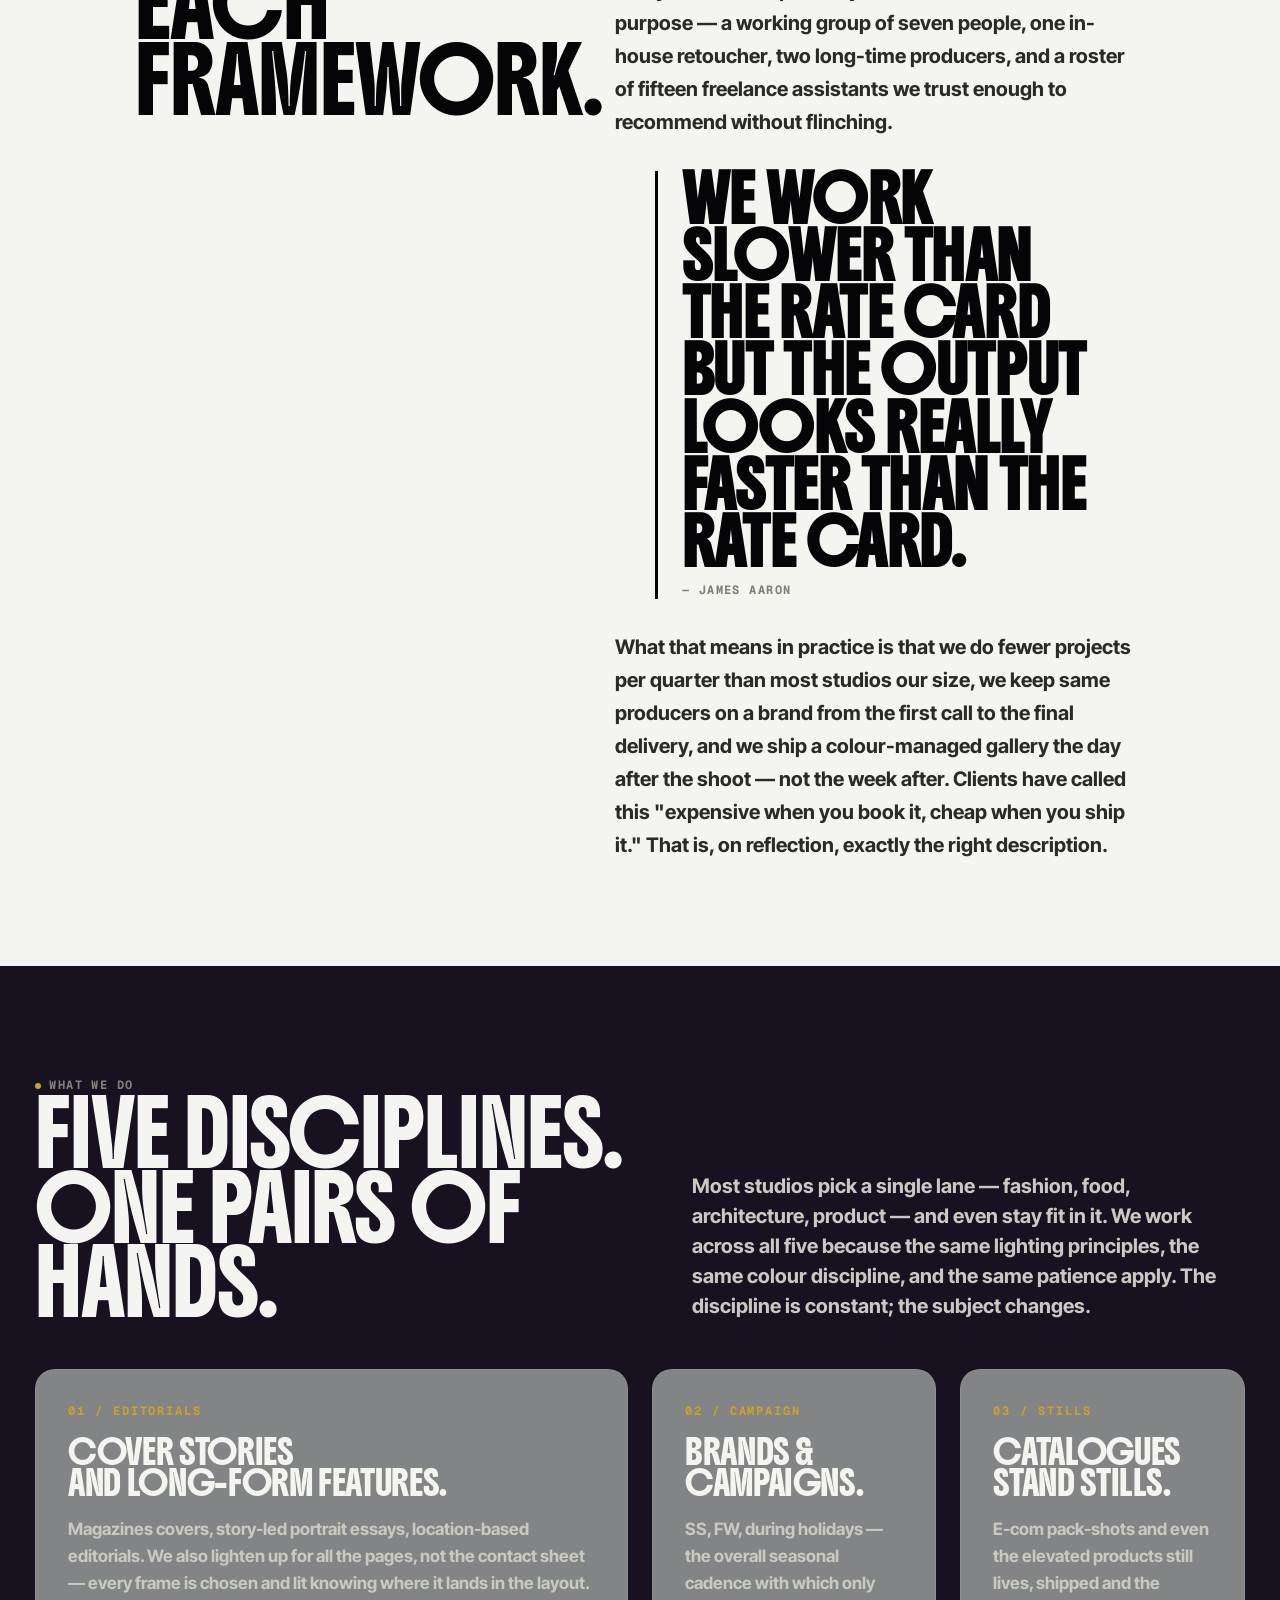
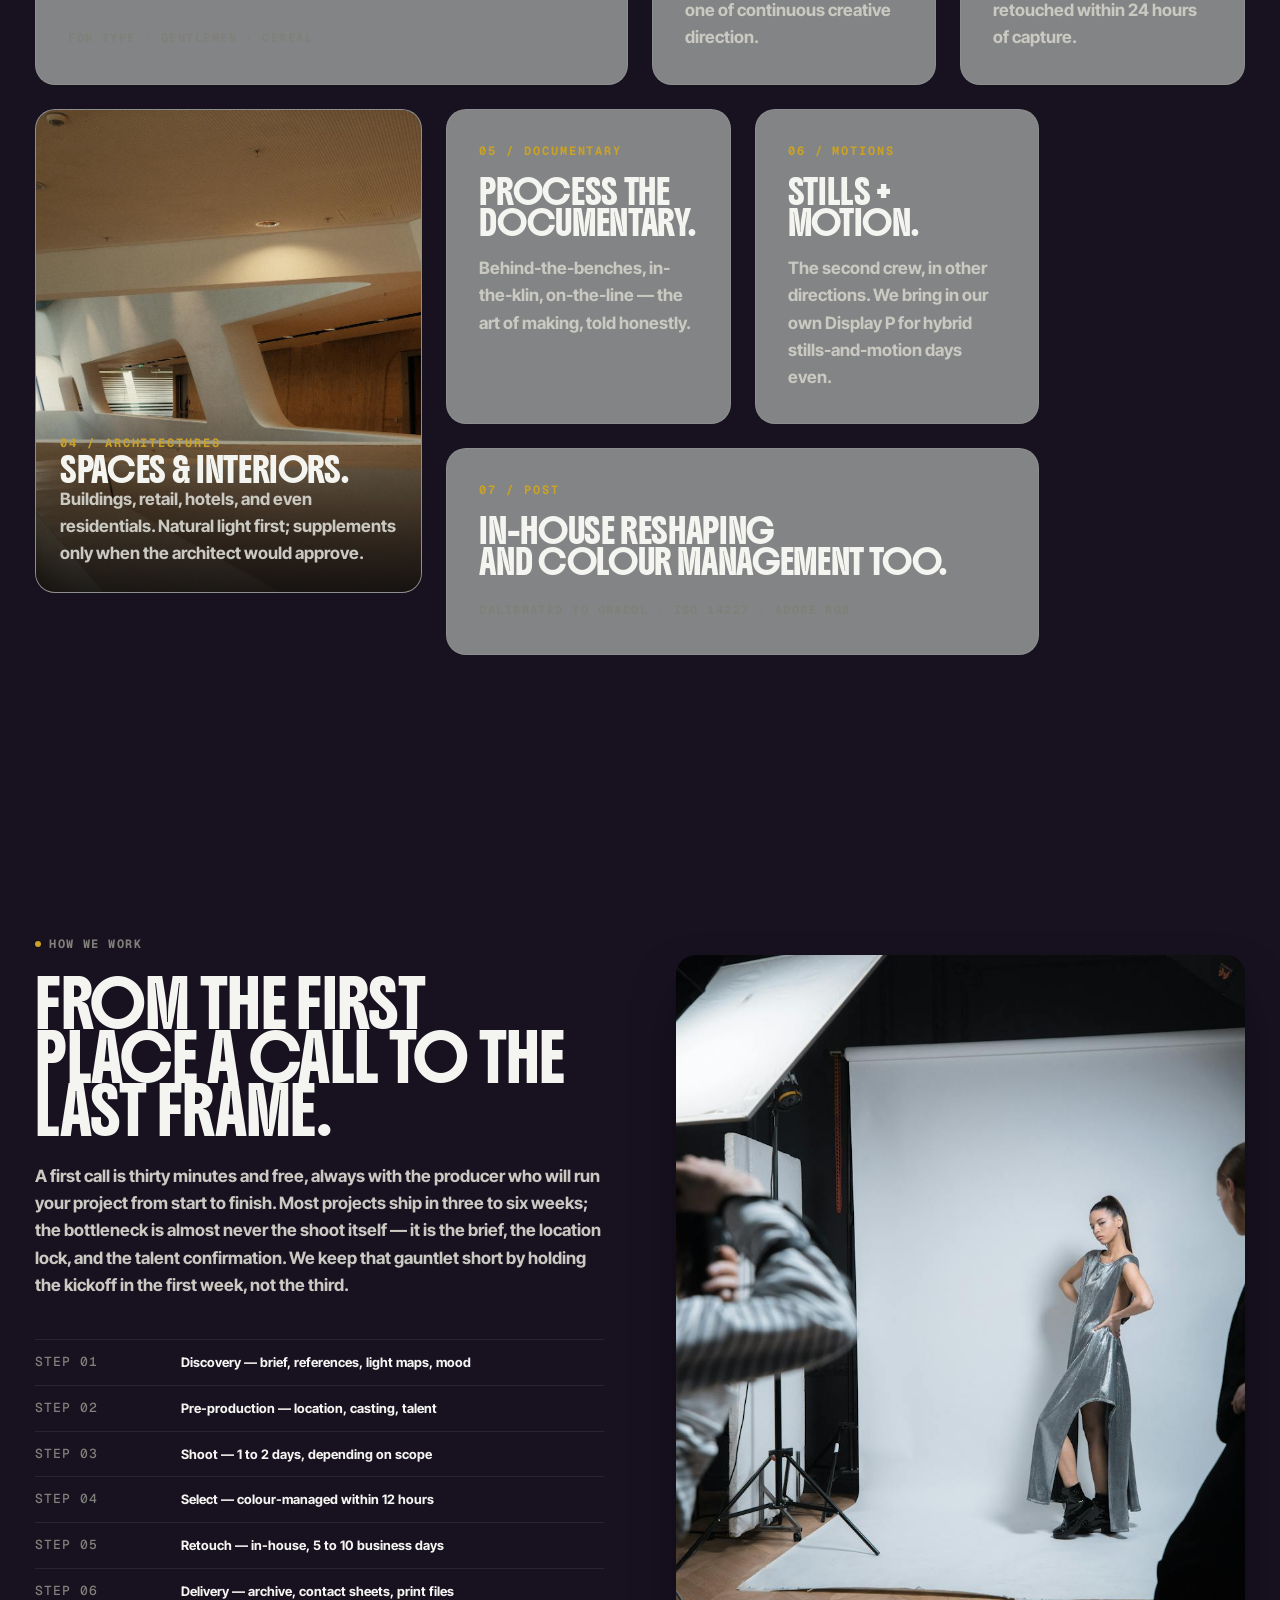
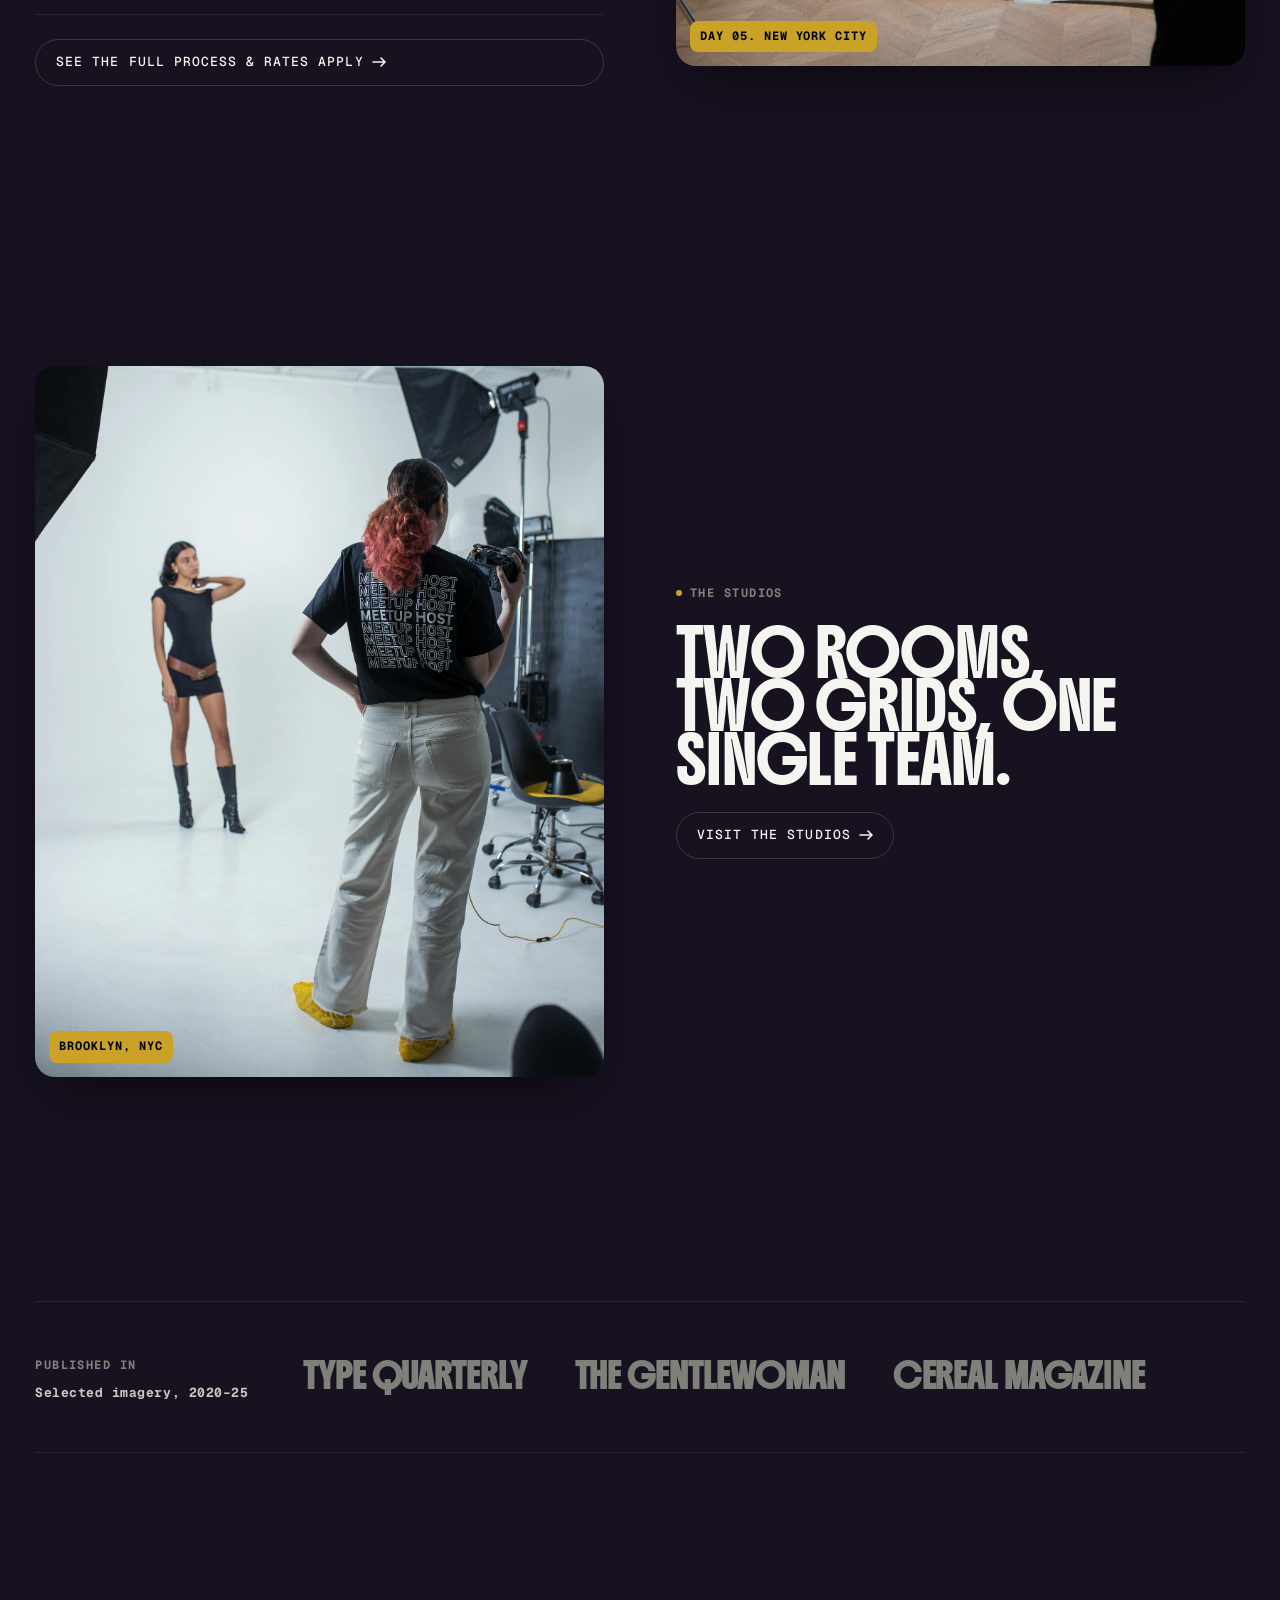
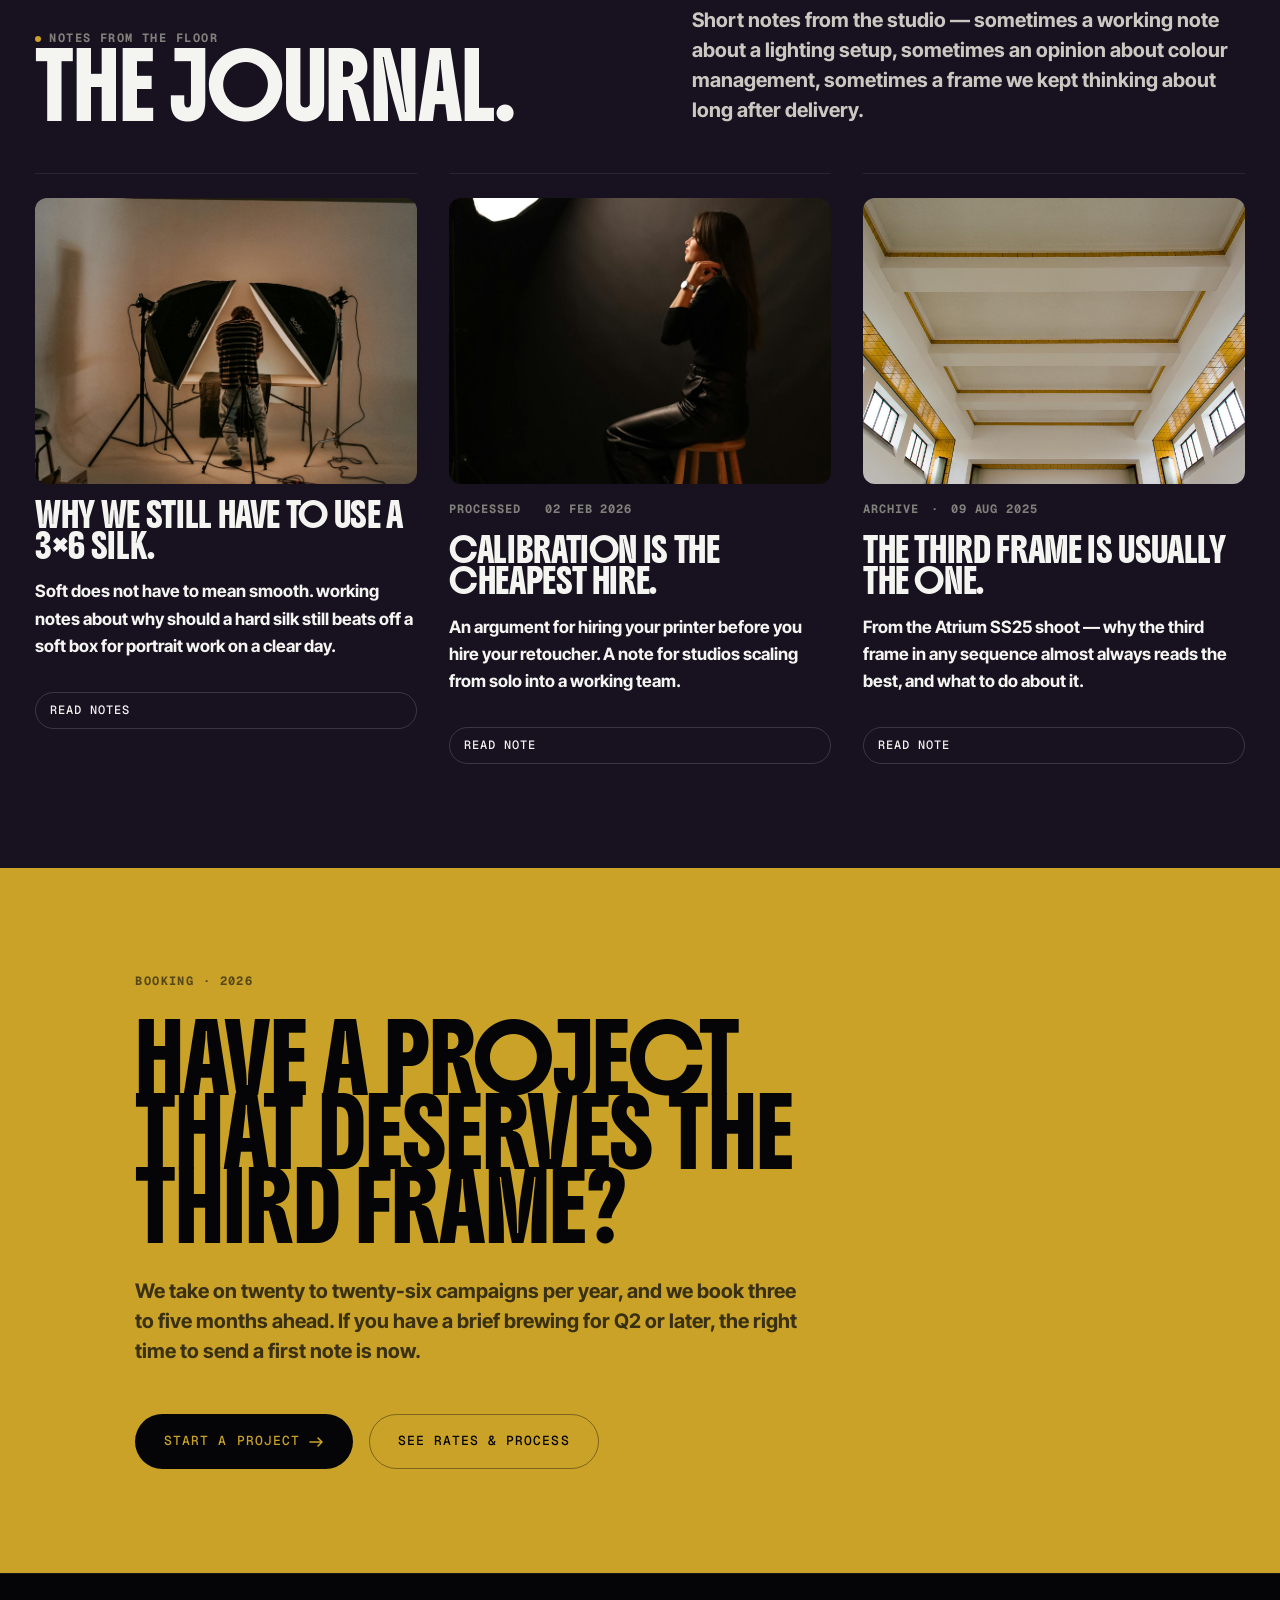
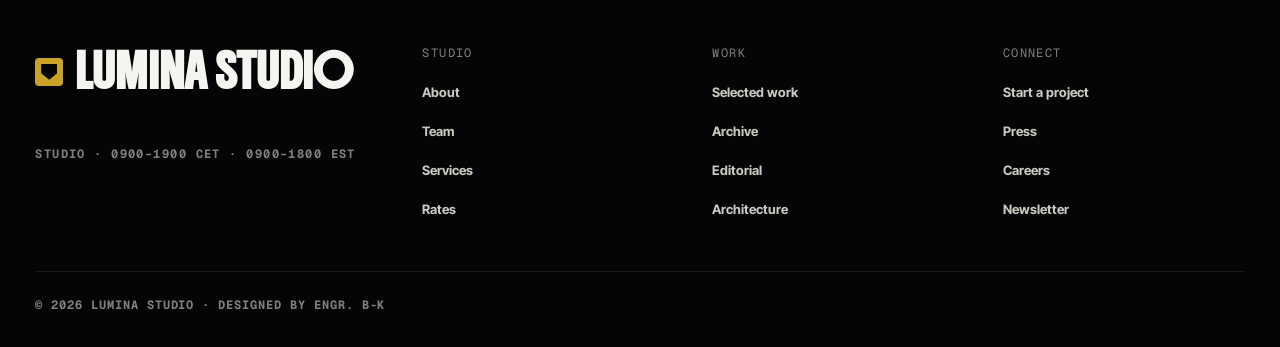
==== commit 84c03929: "updated the index" ====
--- a/index.html
+++ b/index.html
@@ -318,7 +318,7 @@
           <article class="cap-card cap-card--std">
             <span class="cap-num">05 / Documentary</span>
             <h3>Process the documentary.</h3>
-            <p>Behind-the-benches, in-the-klin, on-the-line — the work of making, told honestly.</p>
+            <p>Behind-the-benches, in-the-klin, on-the-line — the art of making, told honestly.</p>
           </article>
 
           <article class="cap-card cap-card--std">
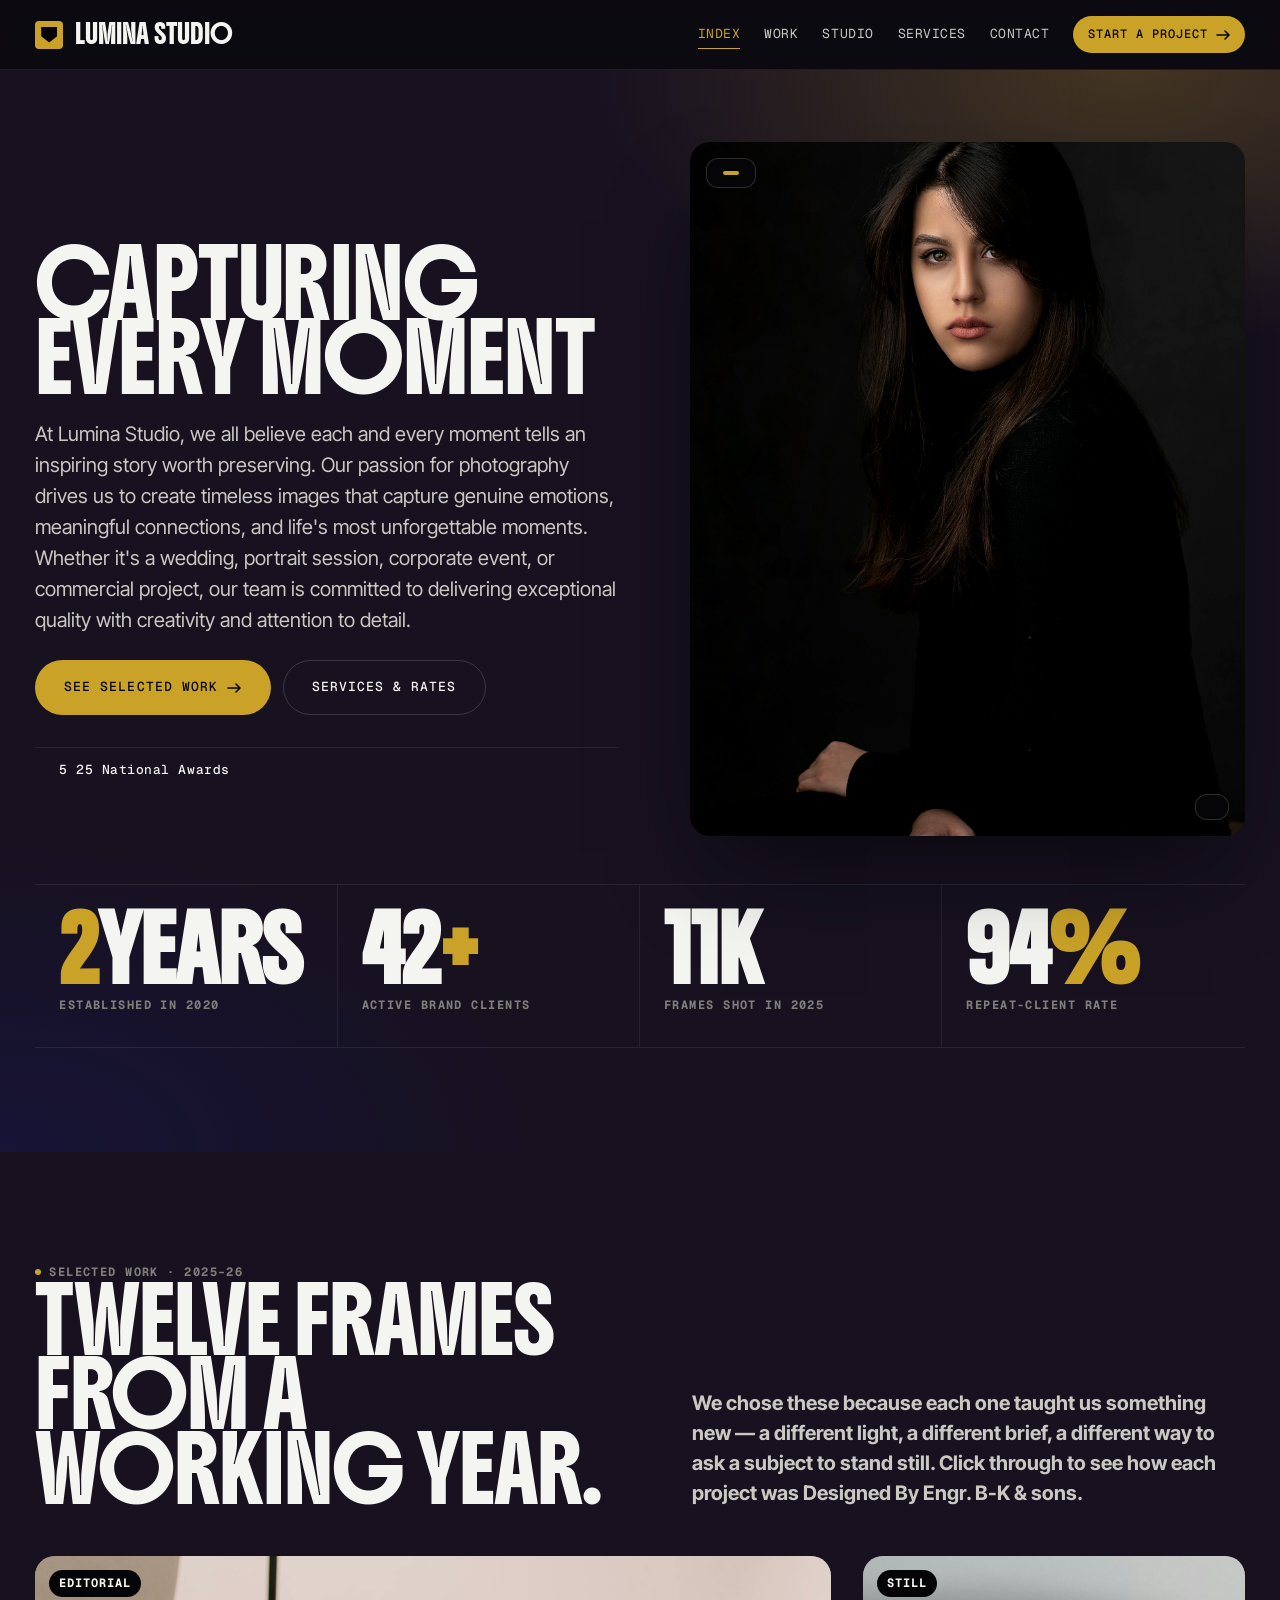
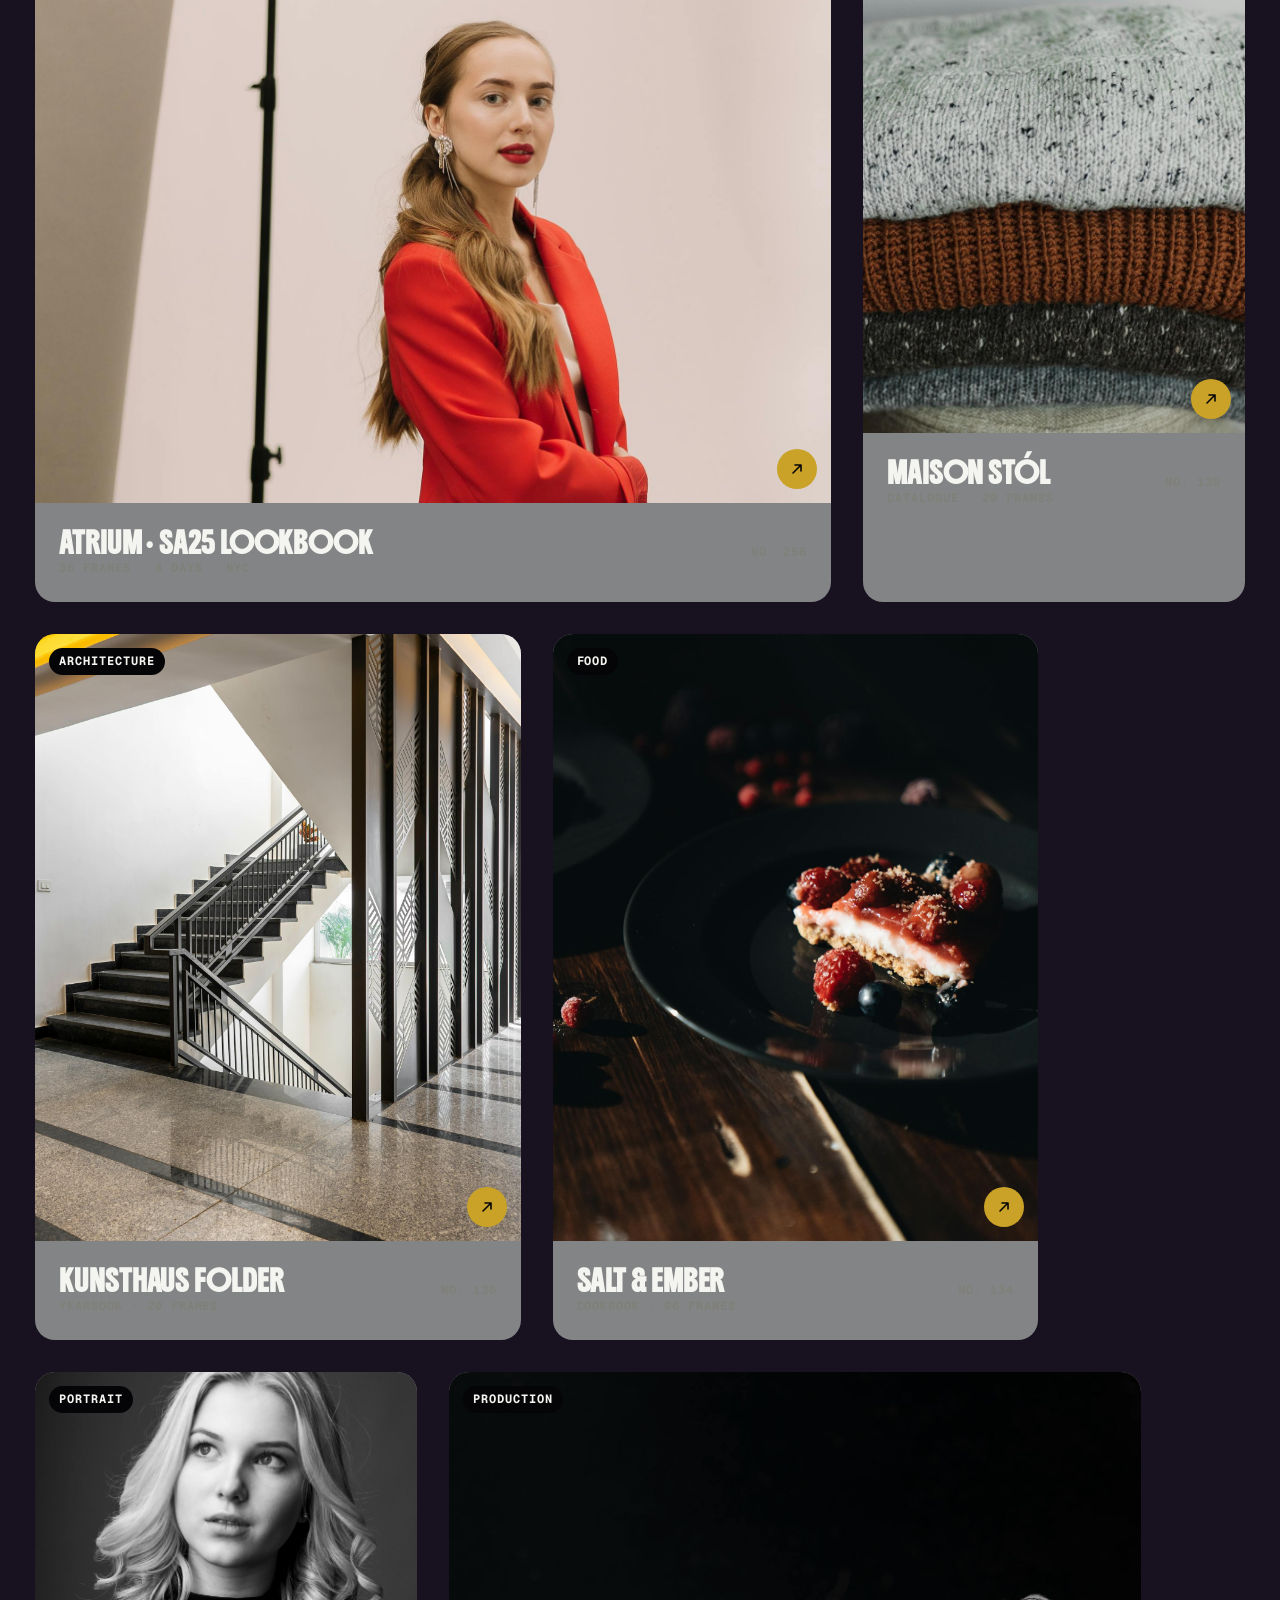
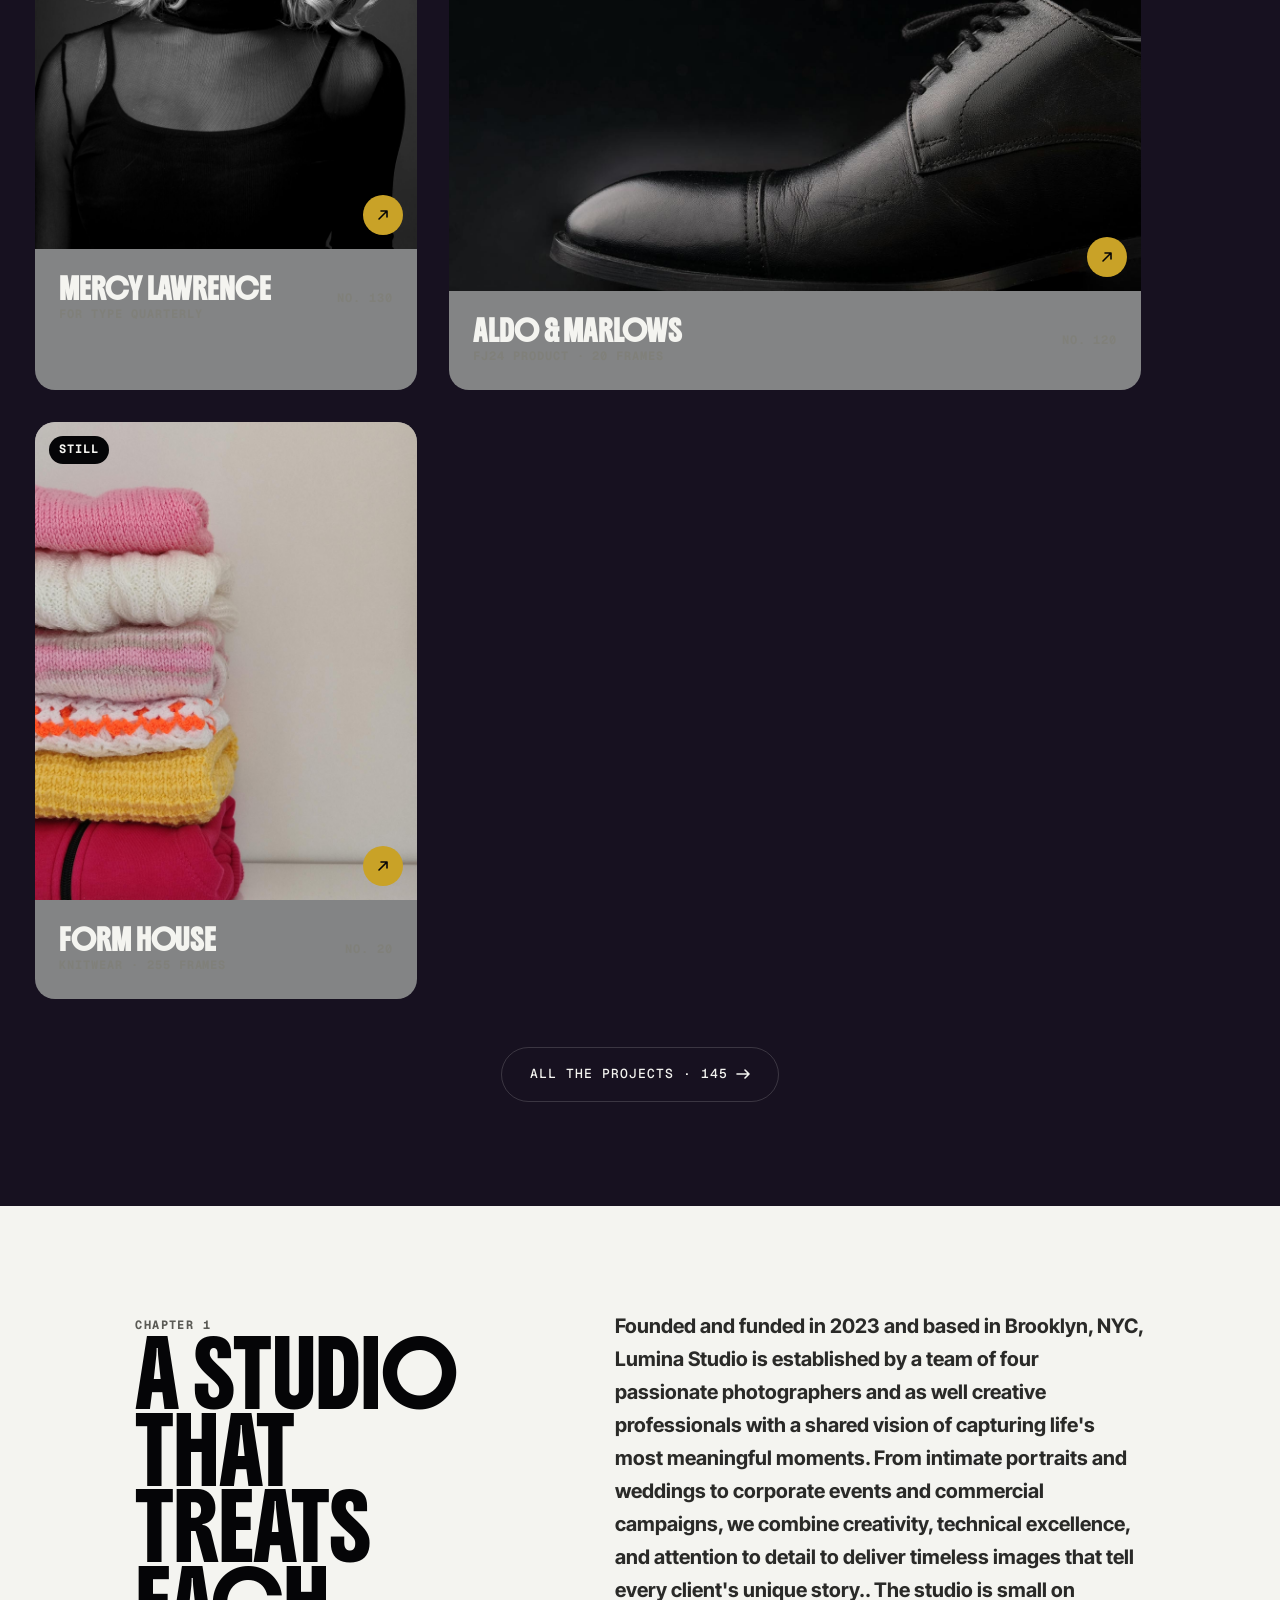
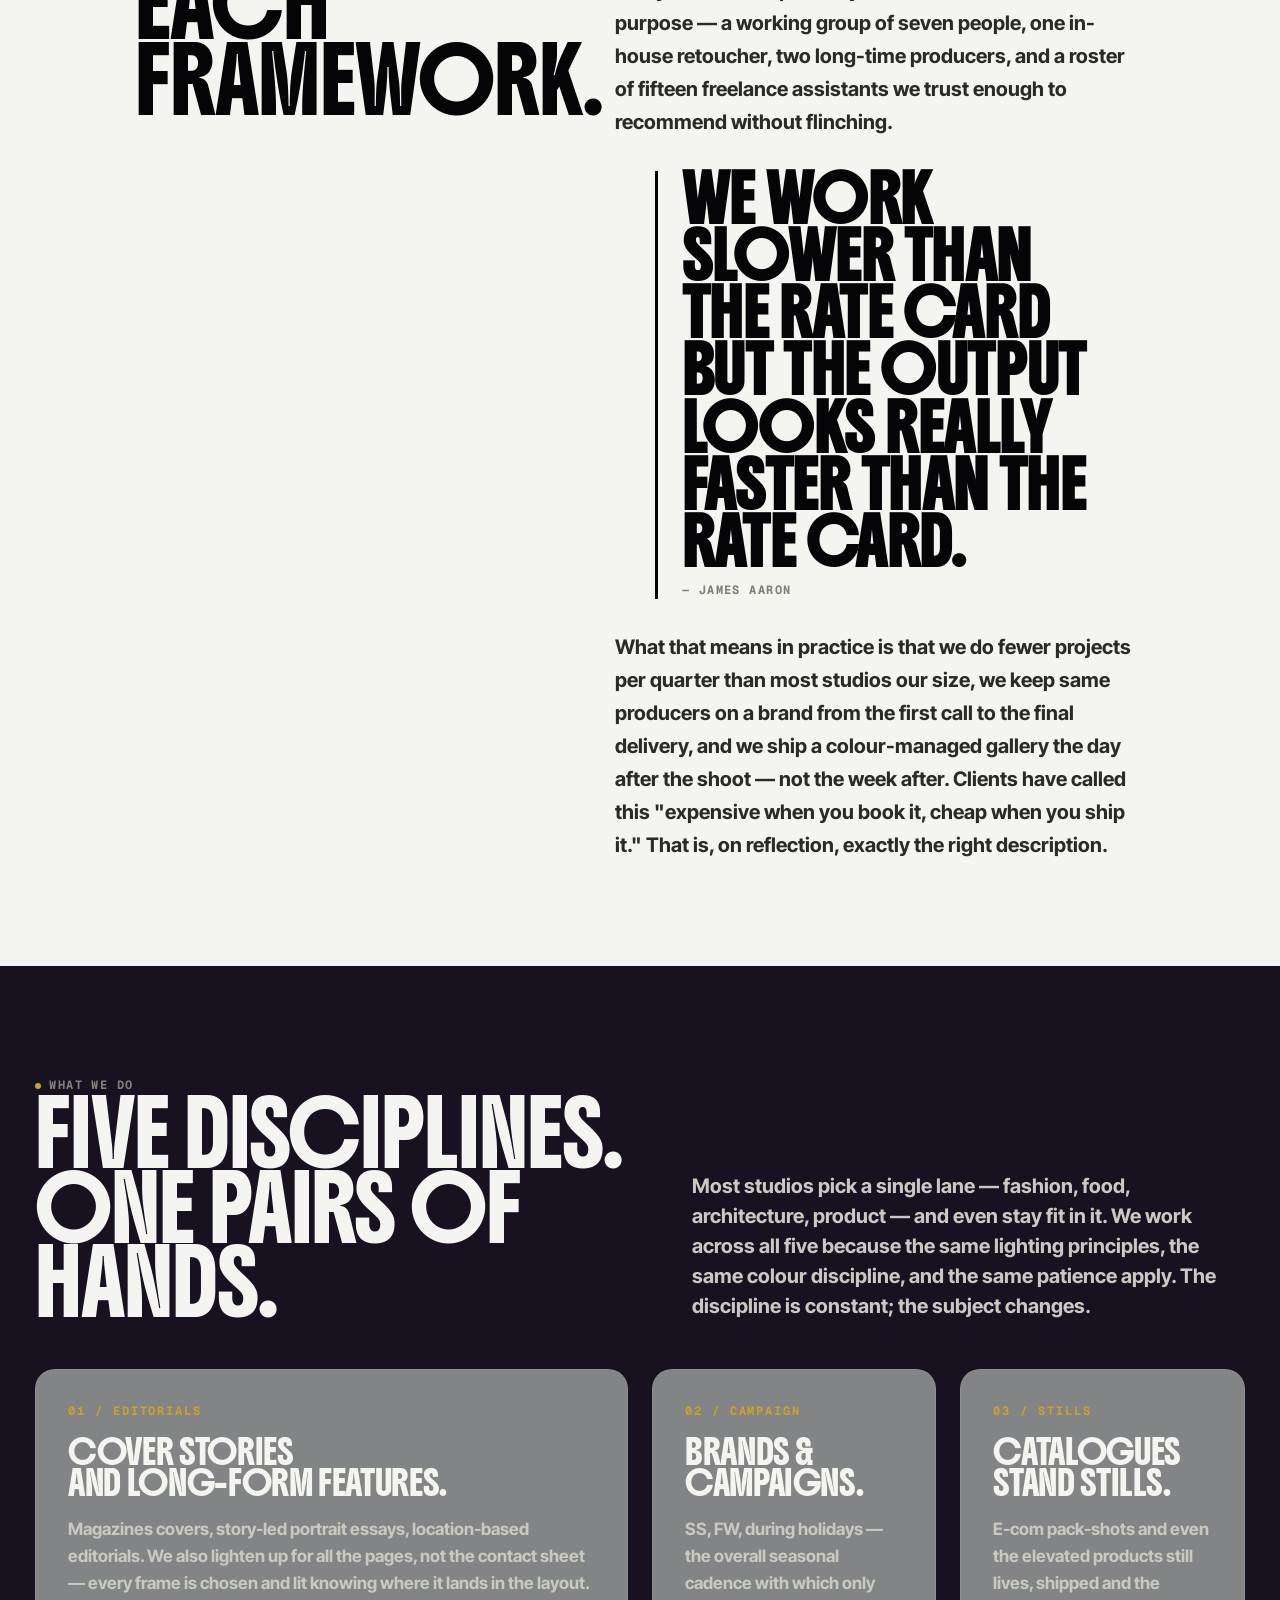
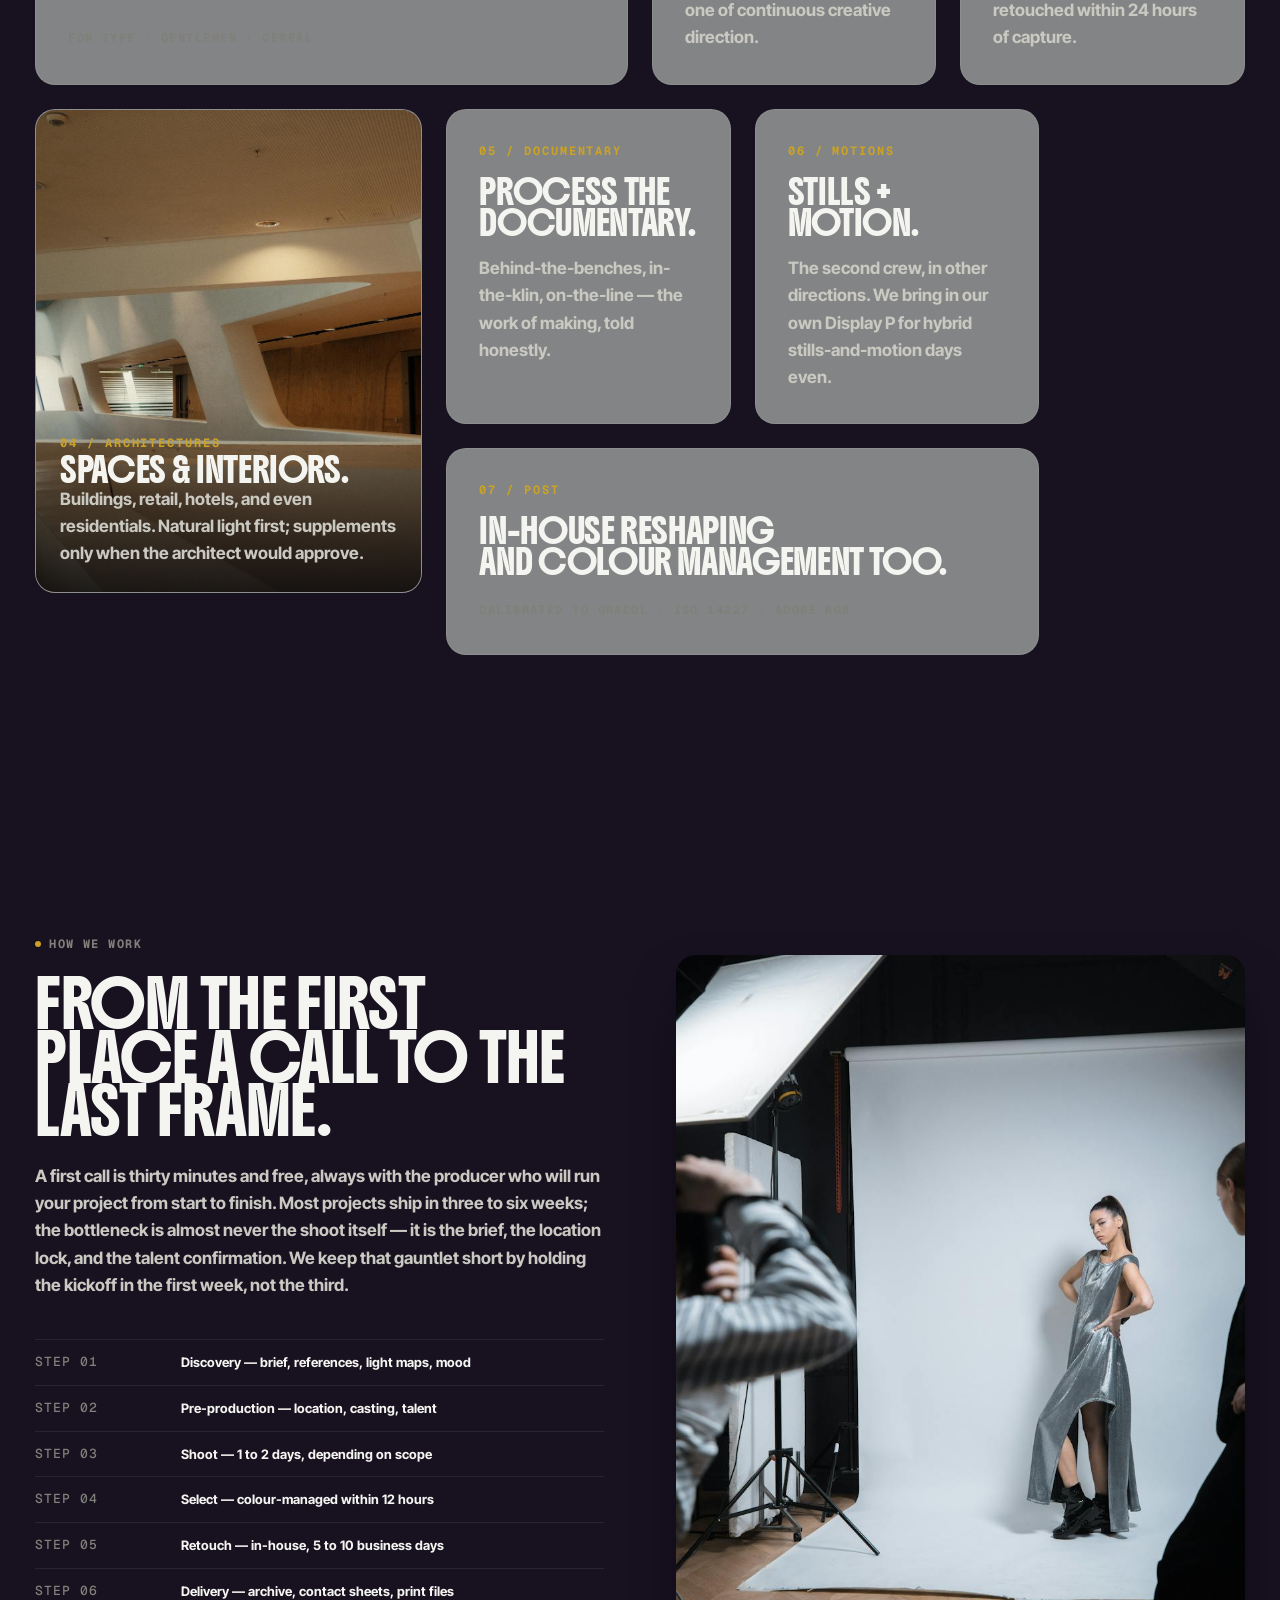
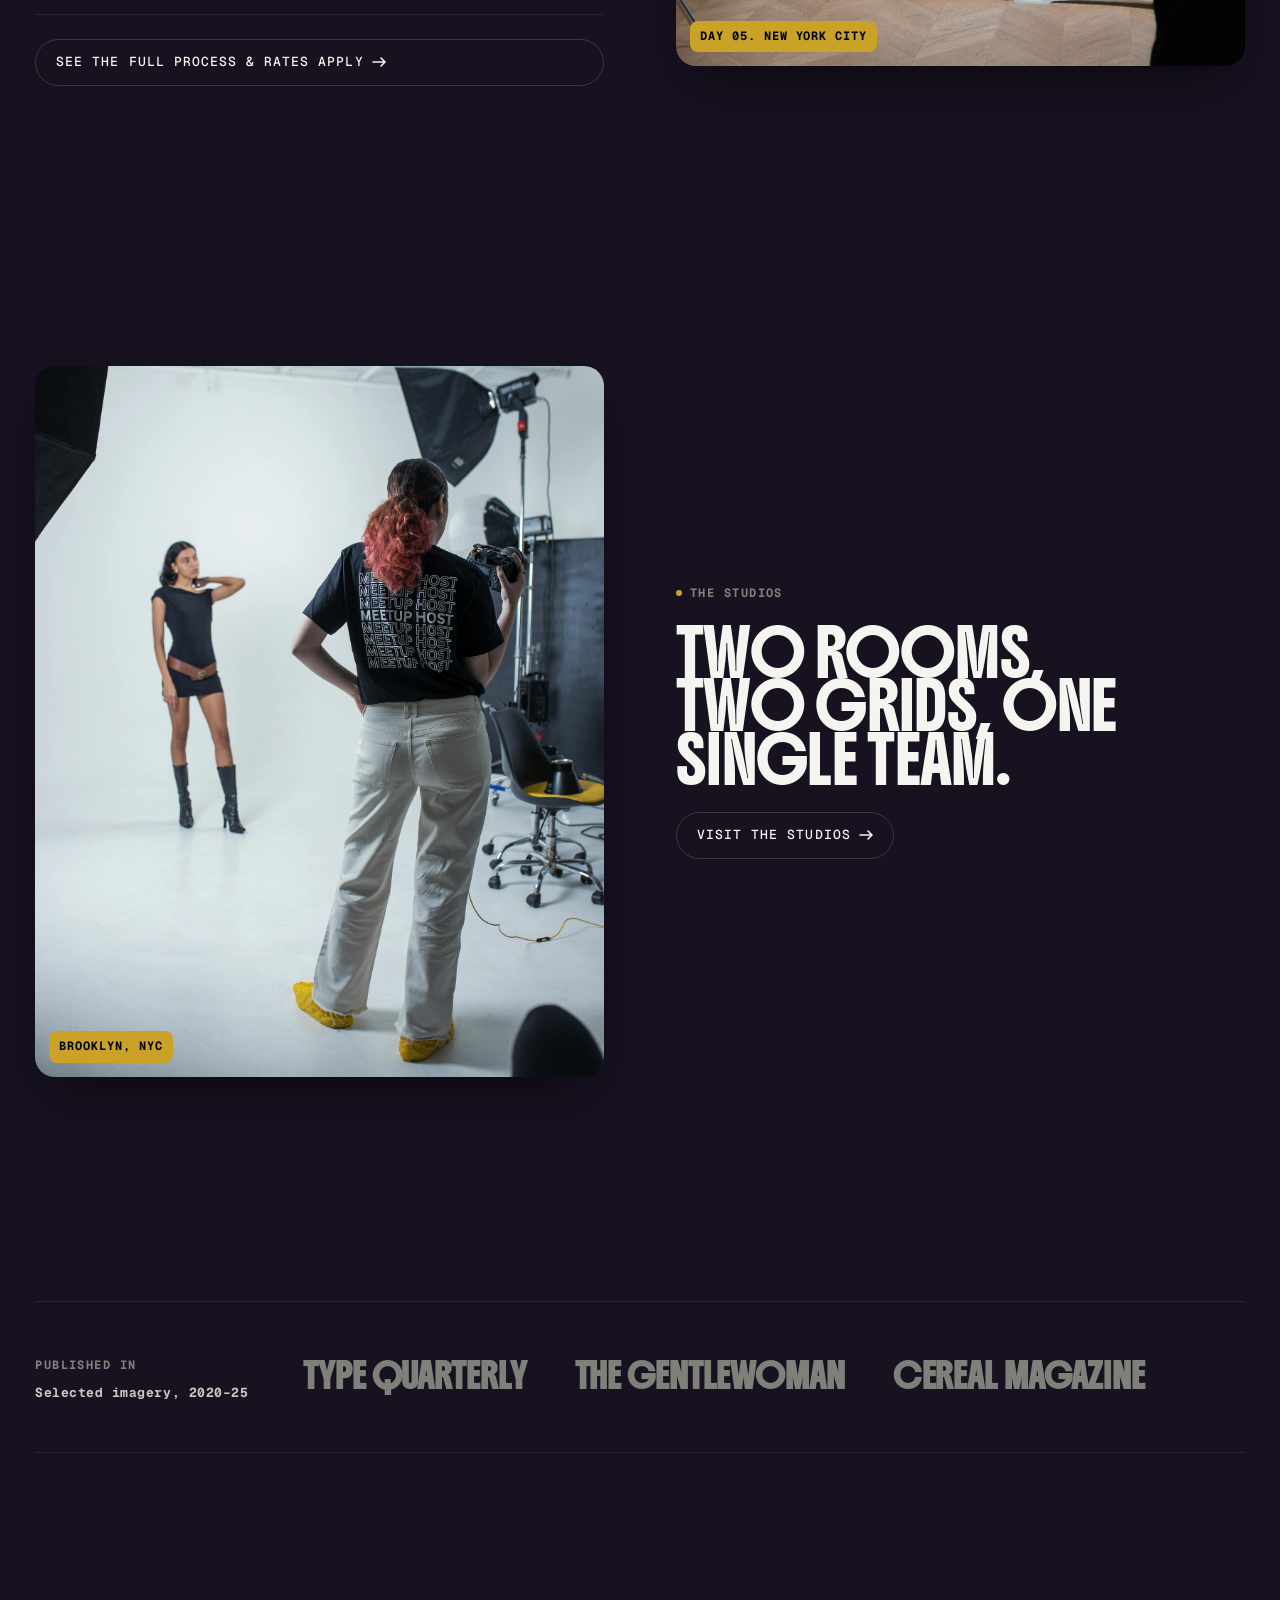
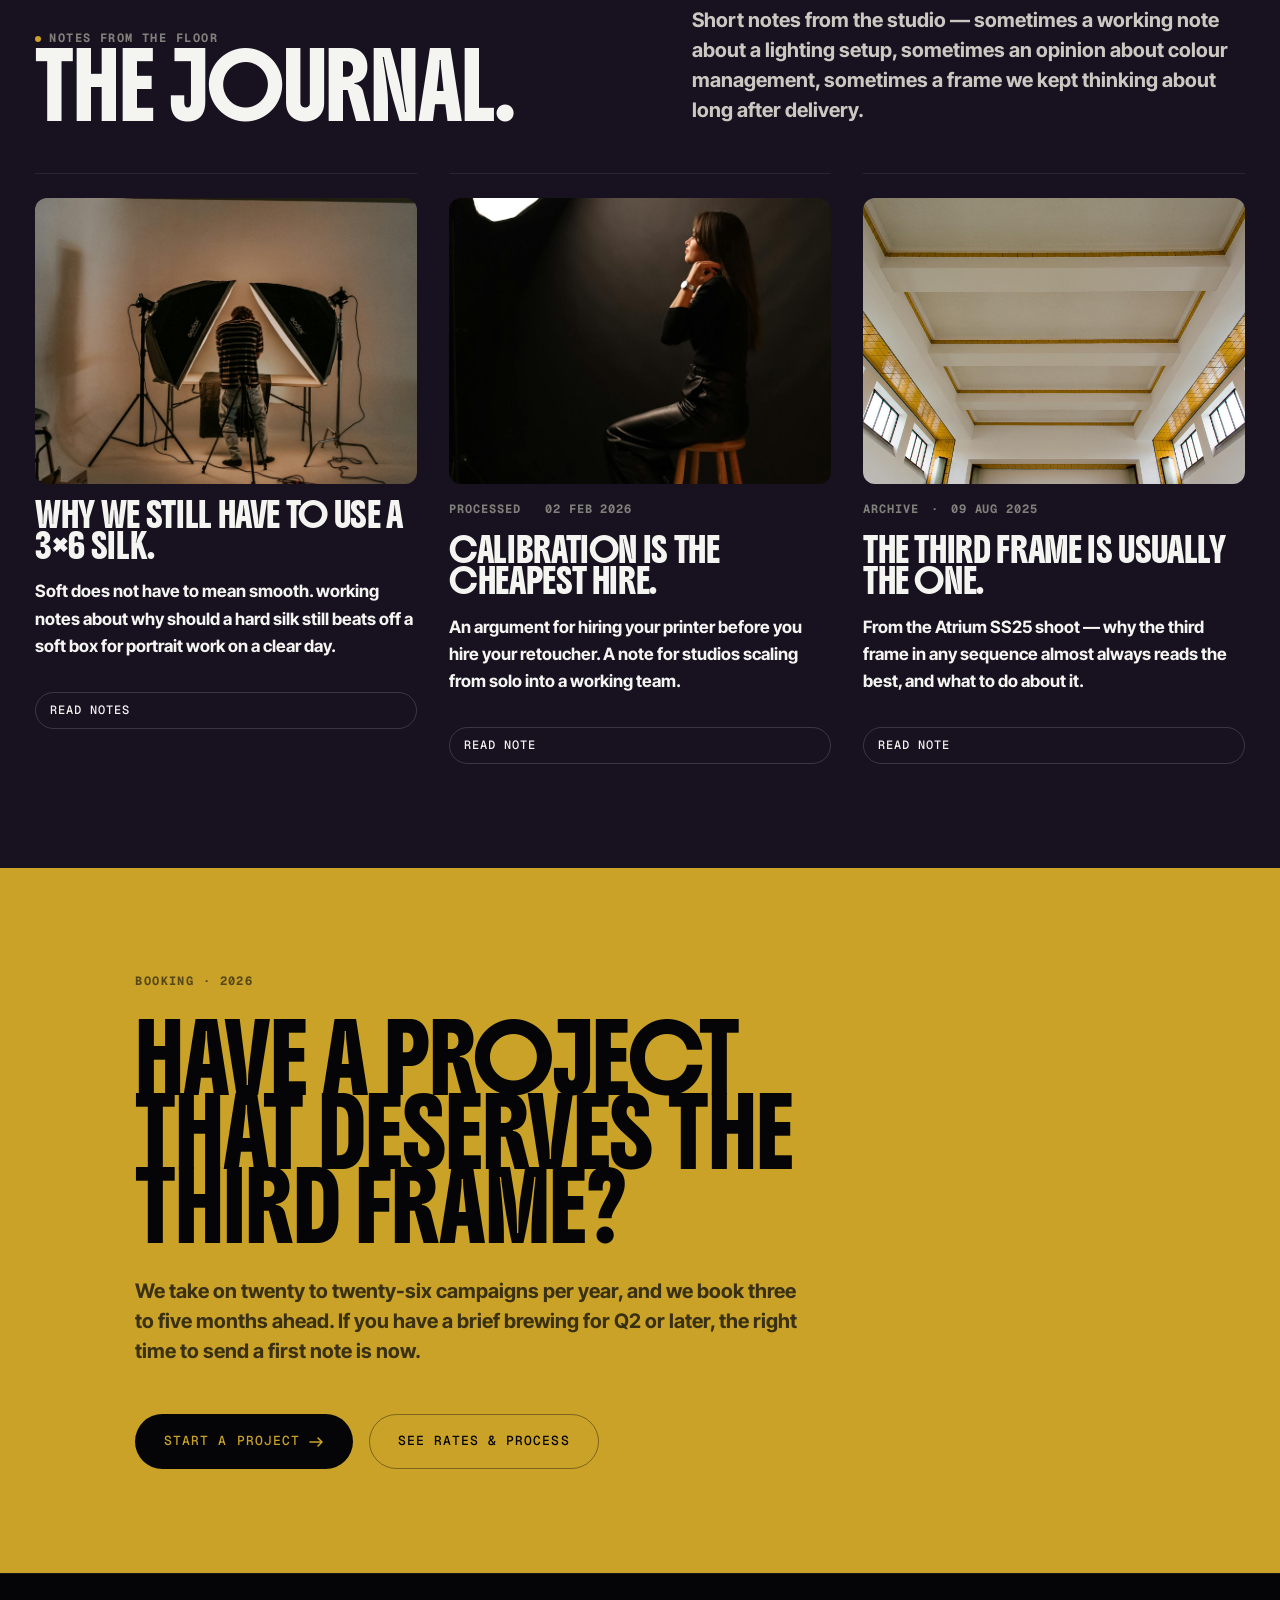
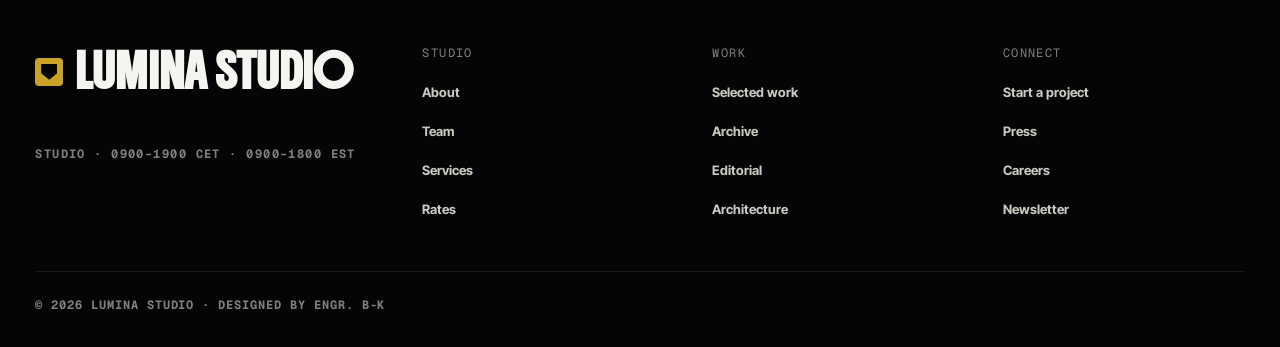
==== commit 4e283d9a: "updated the index" ====
--- a/index.html
+++ b/index.html
@@ -318,7 +318,7 @@
           <article class="cap-card cap-card--std">
             <span class="cap-num">05 / Documentary</span>
             <h3>Process the documentary.</h3>
-            <p>Behind-the-benches, in-the-klin, on-the-line — the art of making, told honestly.</p>
+            <p>Behind-the-benches, in-the-klin, on-the-line — the work of making, told honestly.</p>
           </article>
 
           <article class="cap-card cap-card--std">
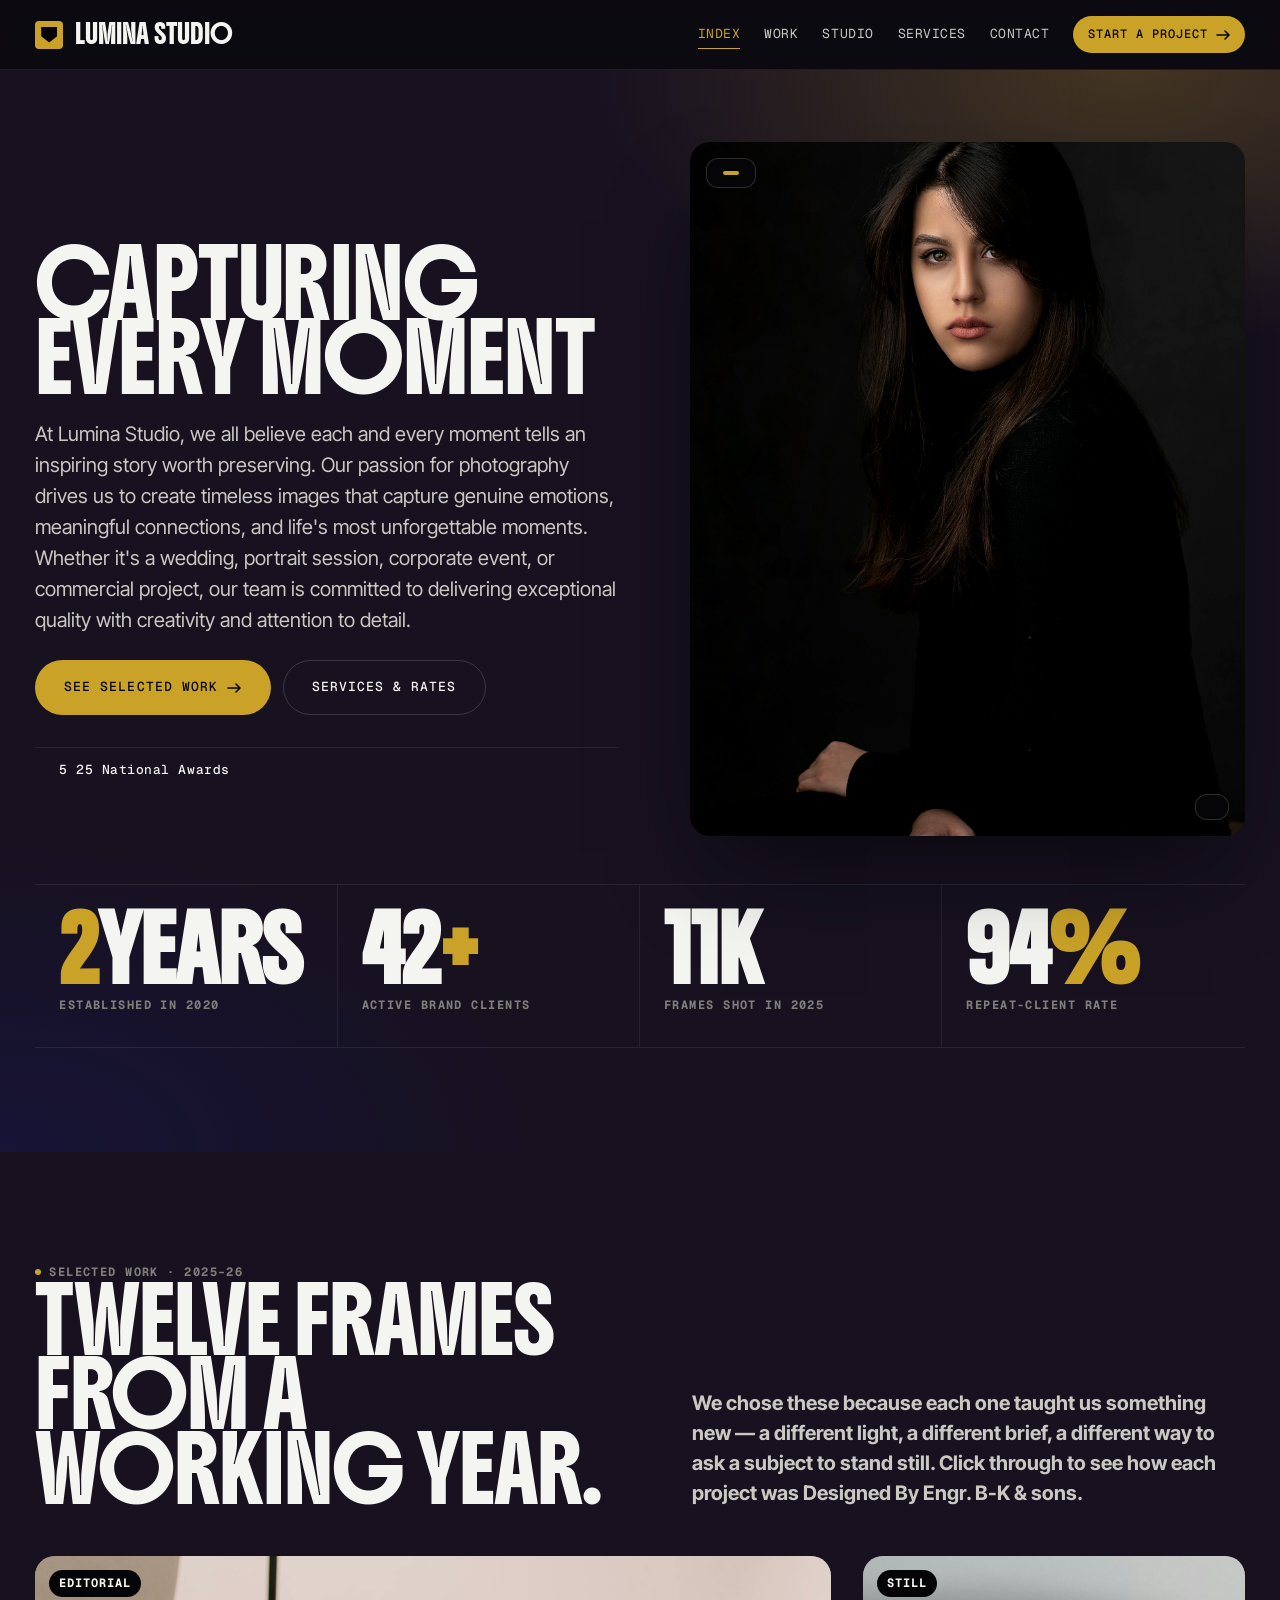
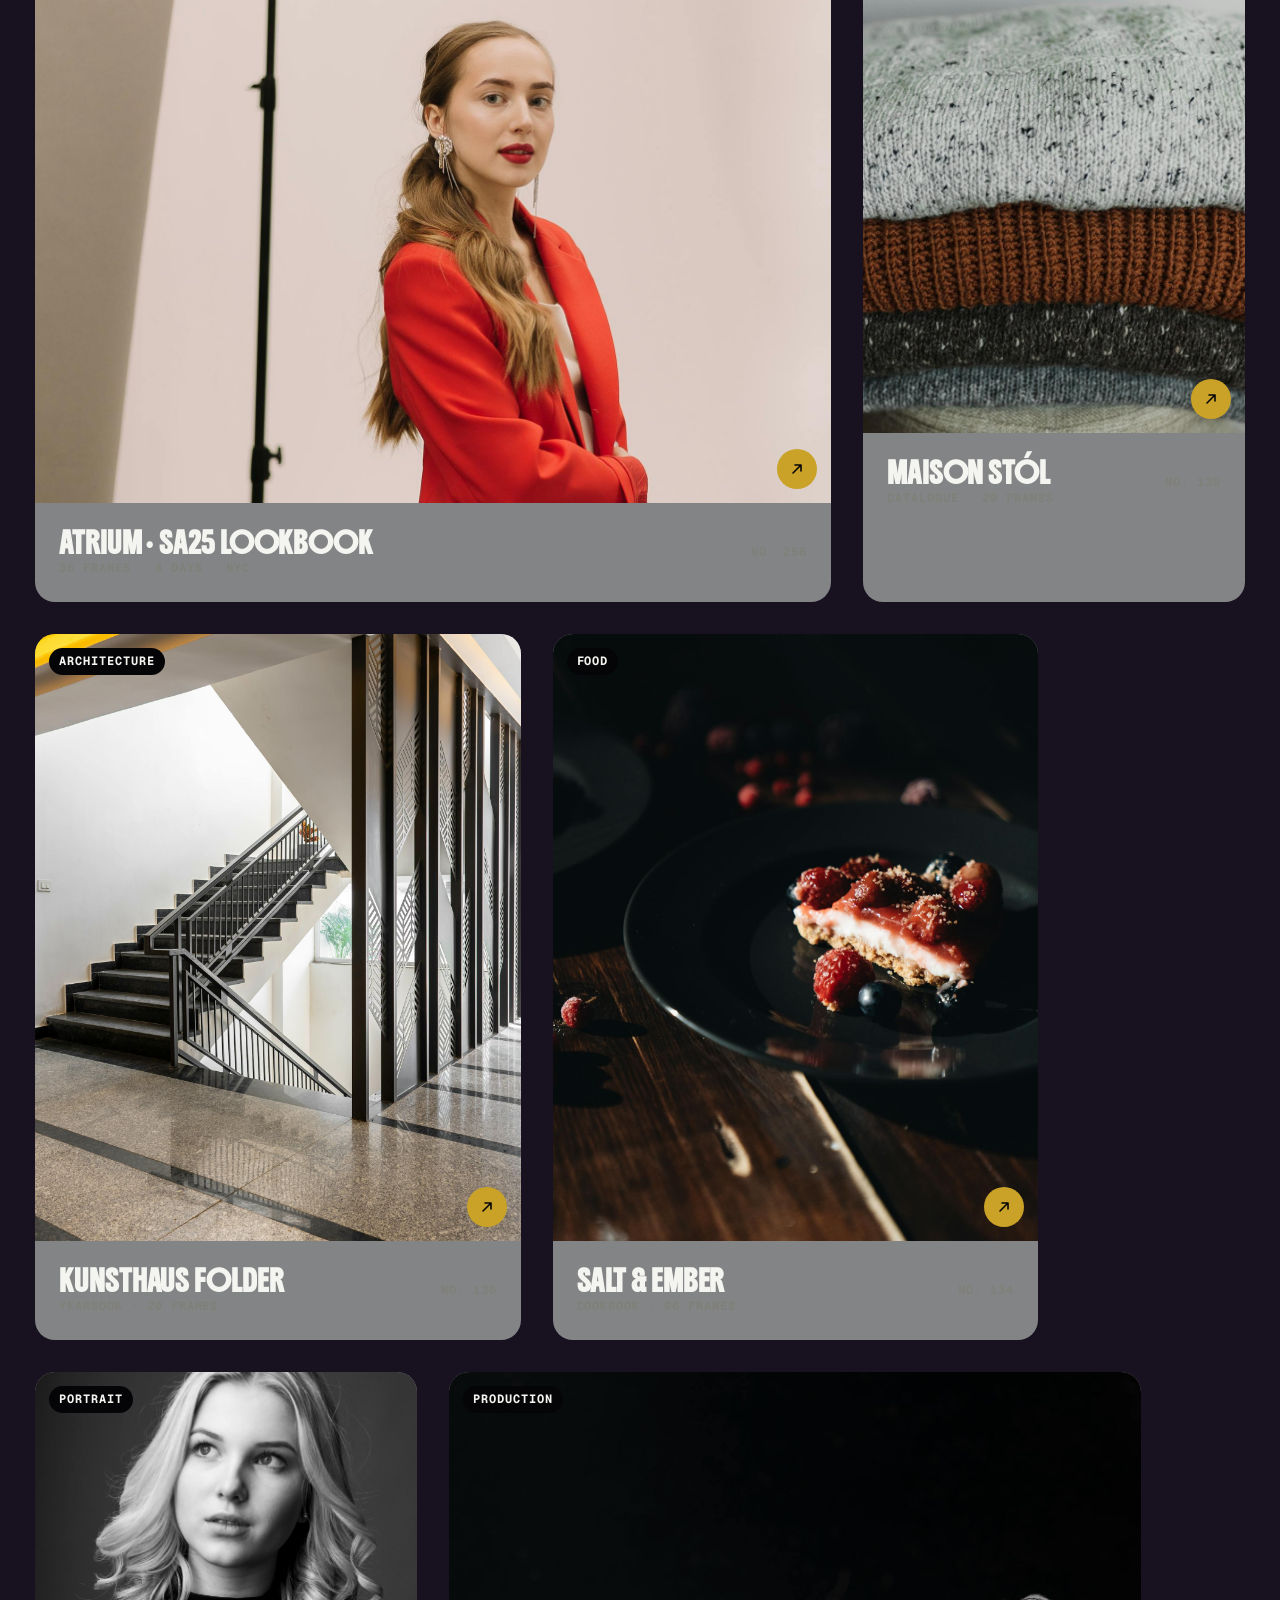
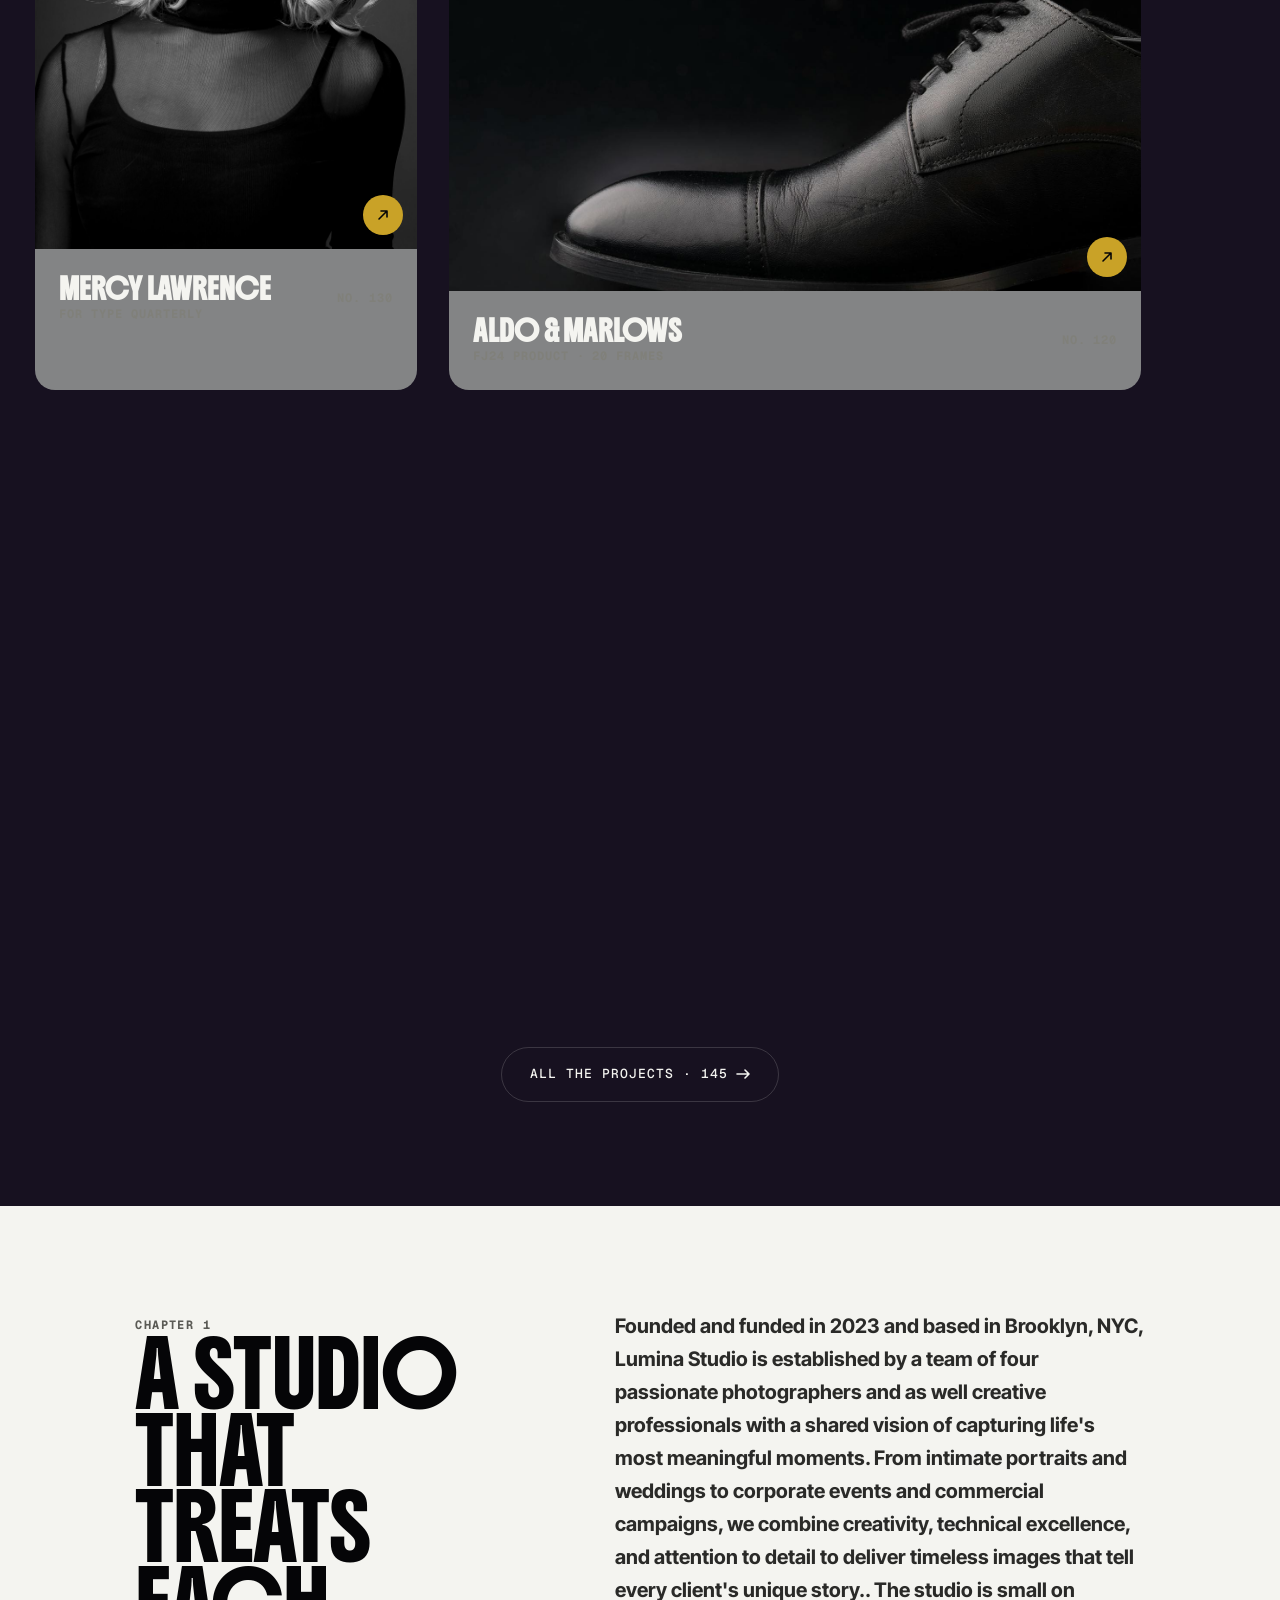
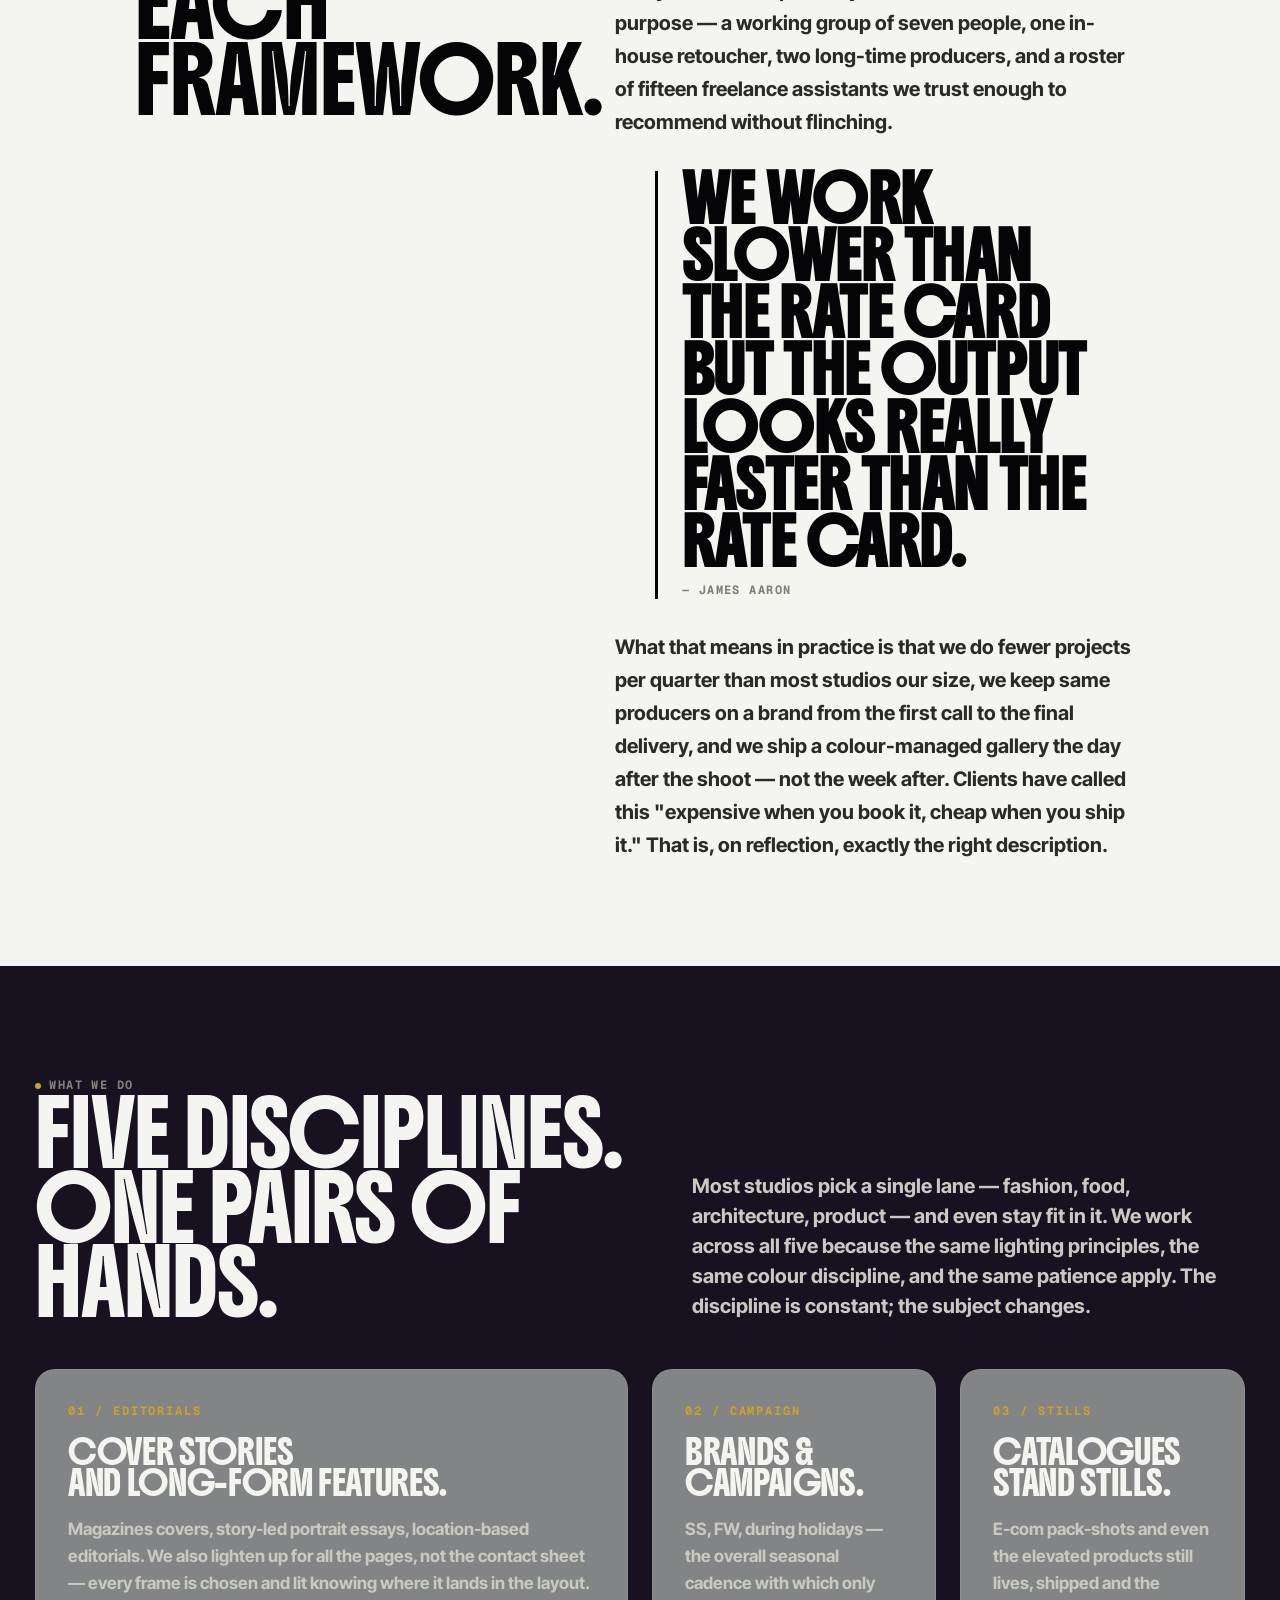
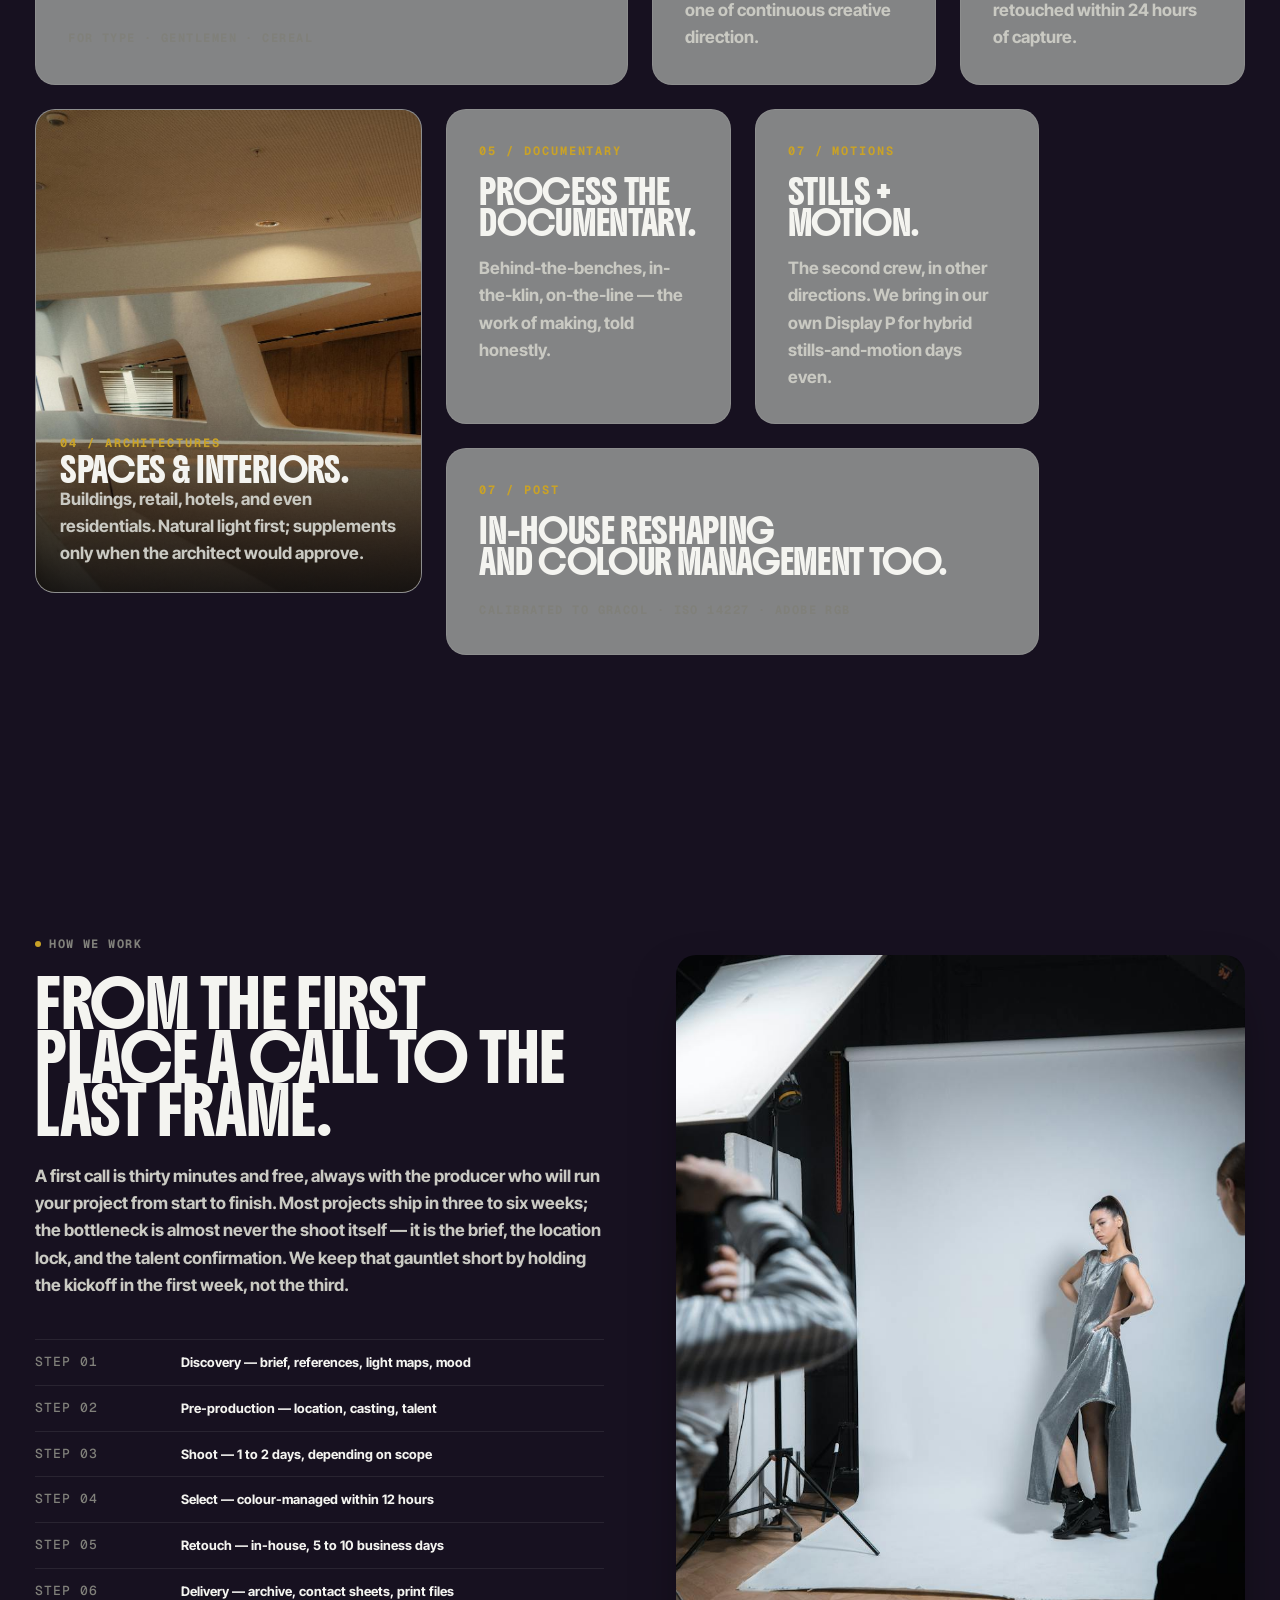
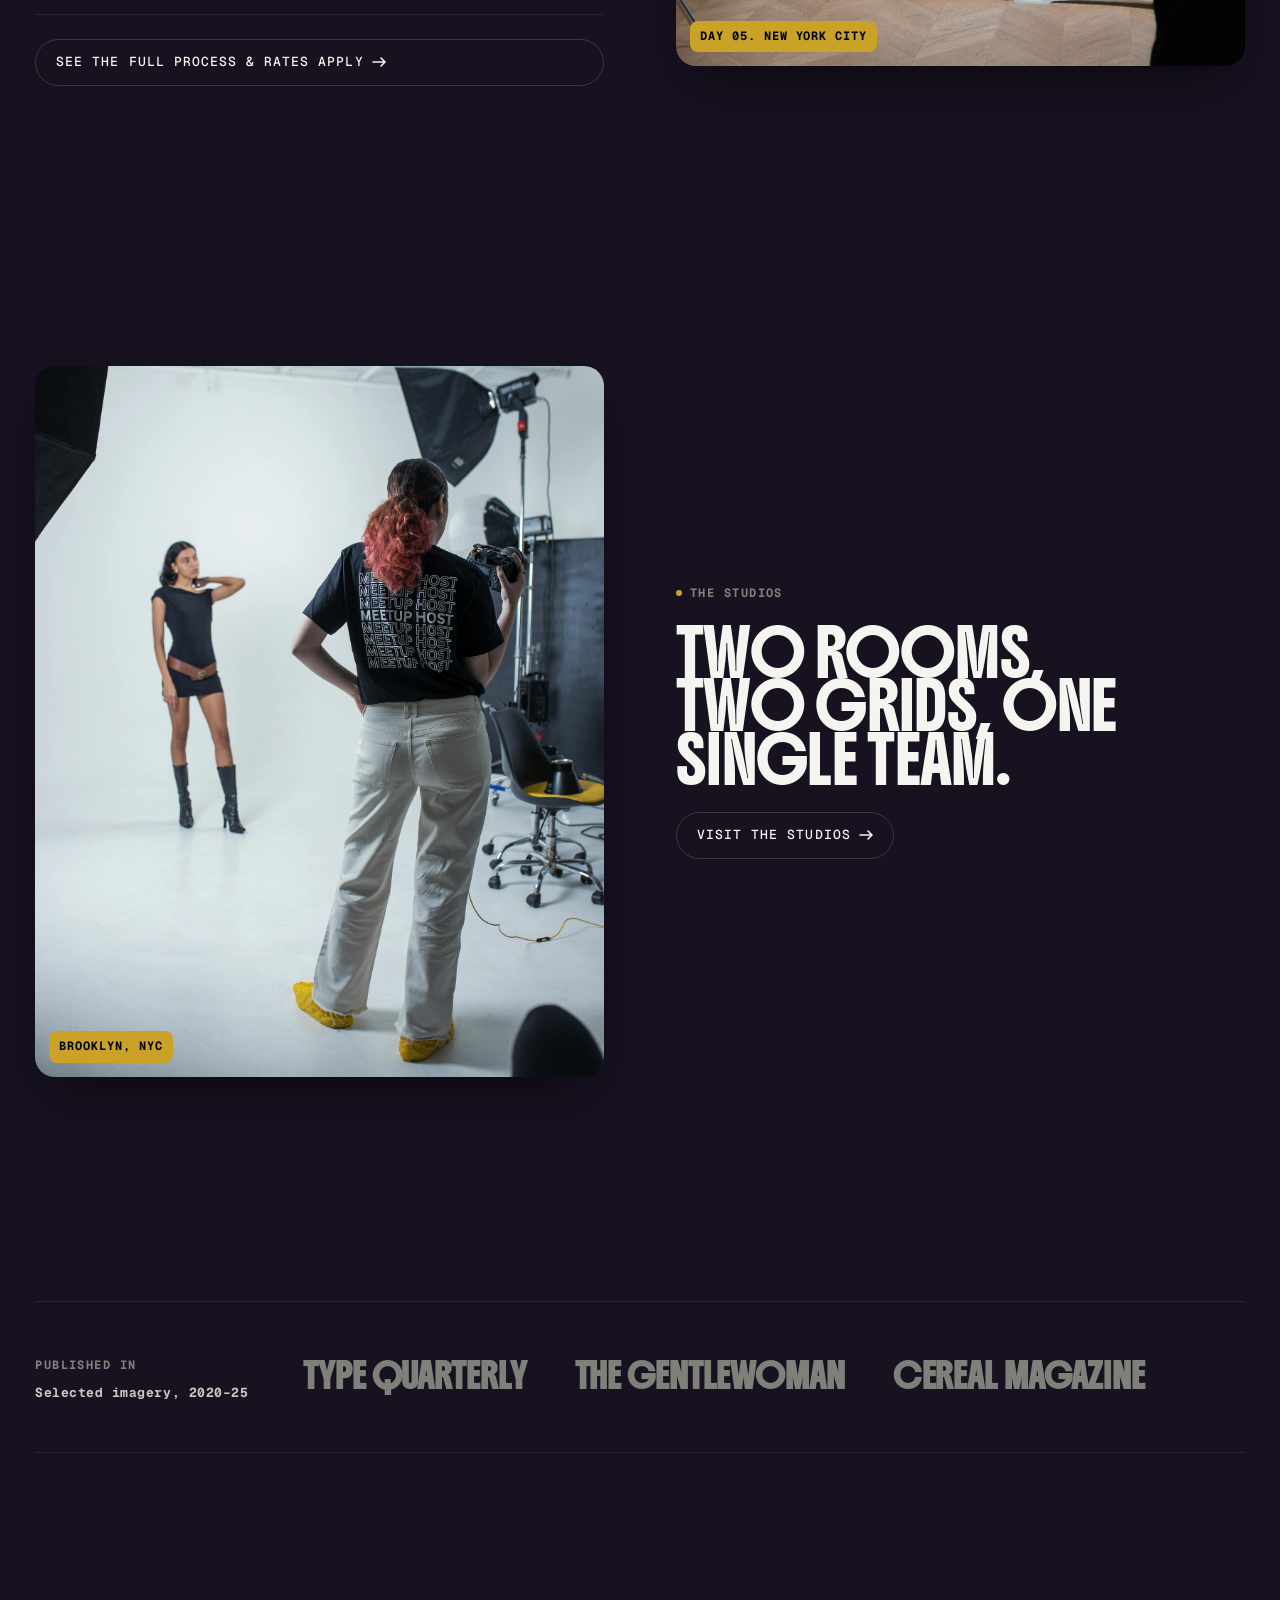
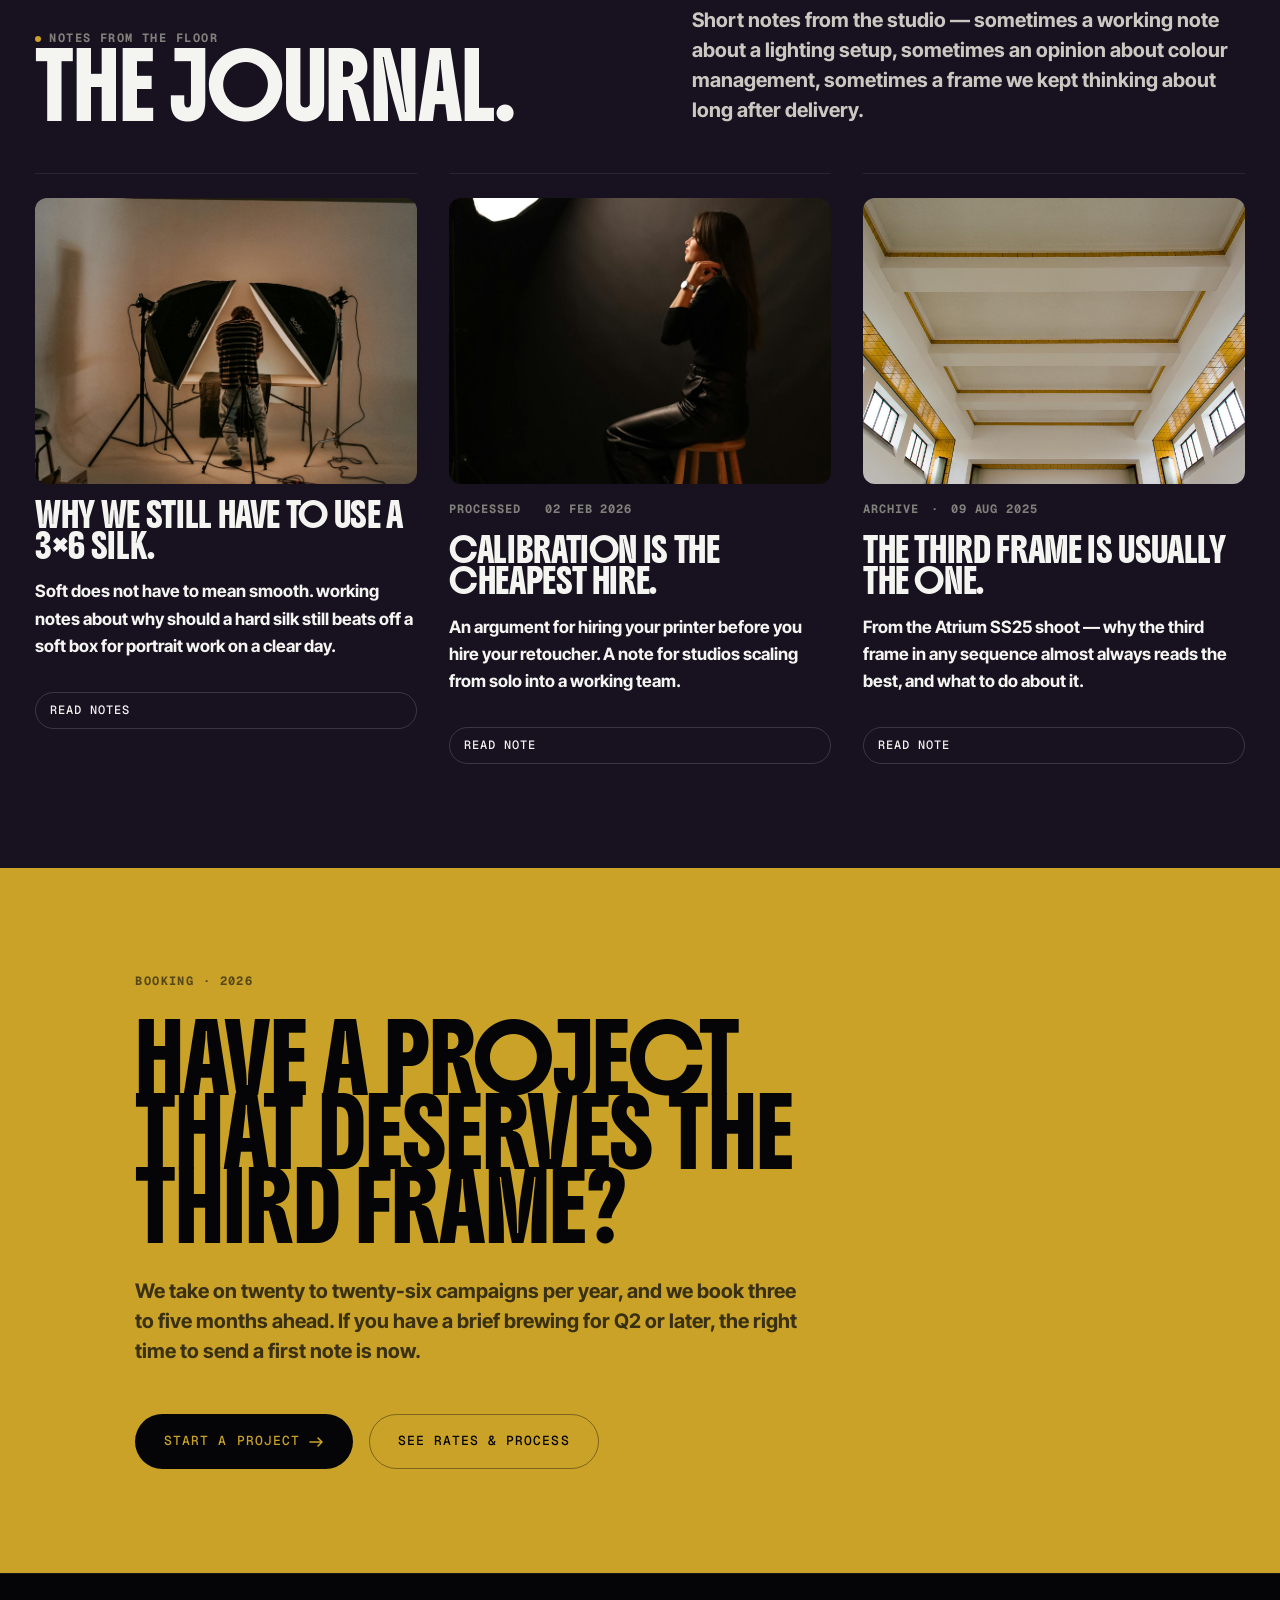
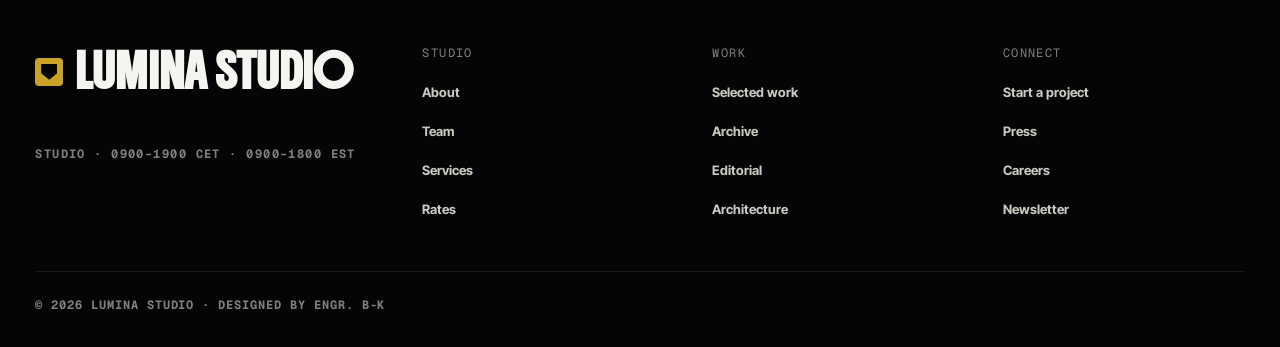
==== commit 5b63a9c8: "updated the index" ====
--- a/index.html
+++ b/index.html
@@ -322,7 +322,7 @@
           </article>
 
           <article class="cap-card cap-card--std">
-            <span class="cap-num">06 / Motions</span>
+            <span class="cap-num">07 / Motions</span>
             <h3>Stills + motion.</h3>
             <p>The second crew, in other directions. We bring in our own Display P for hybrid stills-and-motion days even.</p>
           </article>
